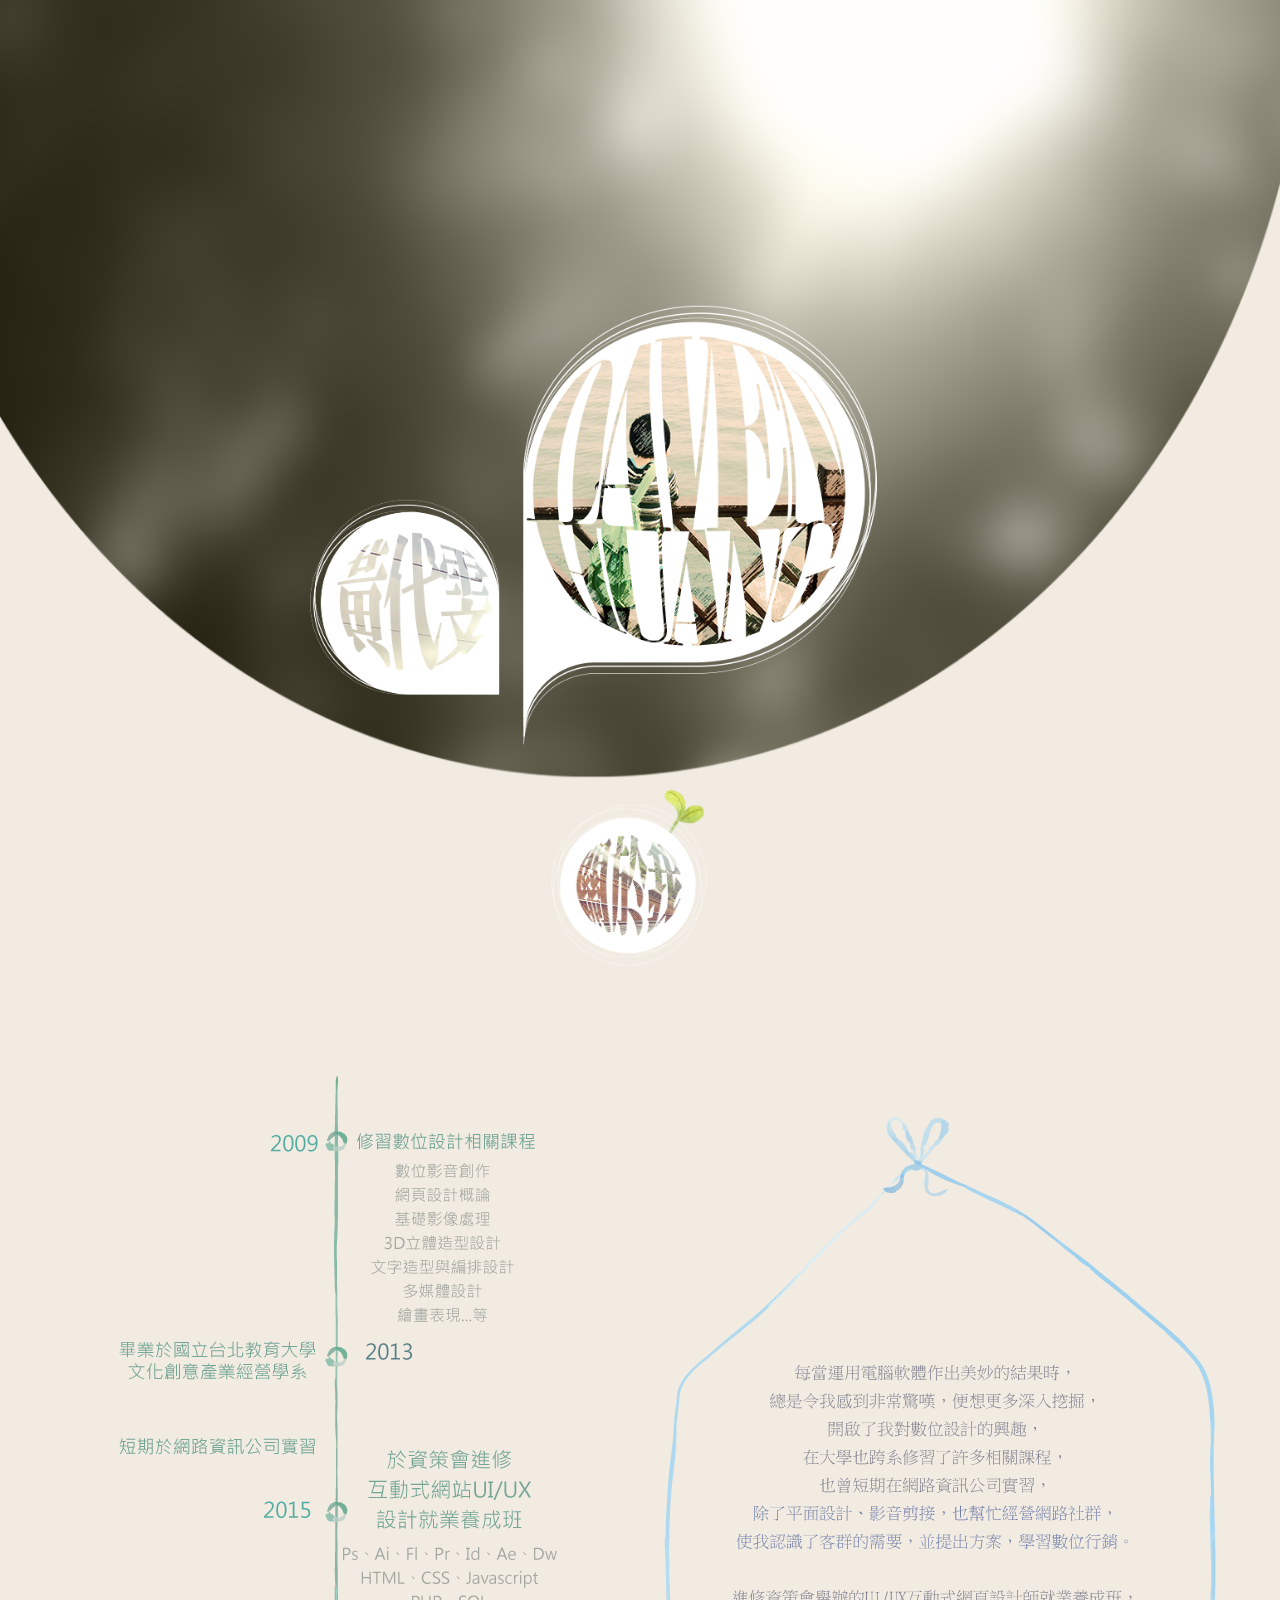
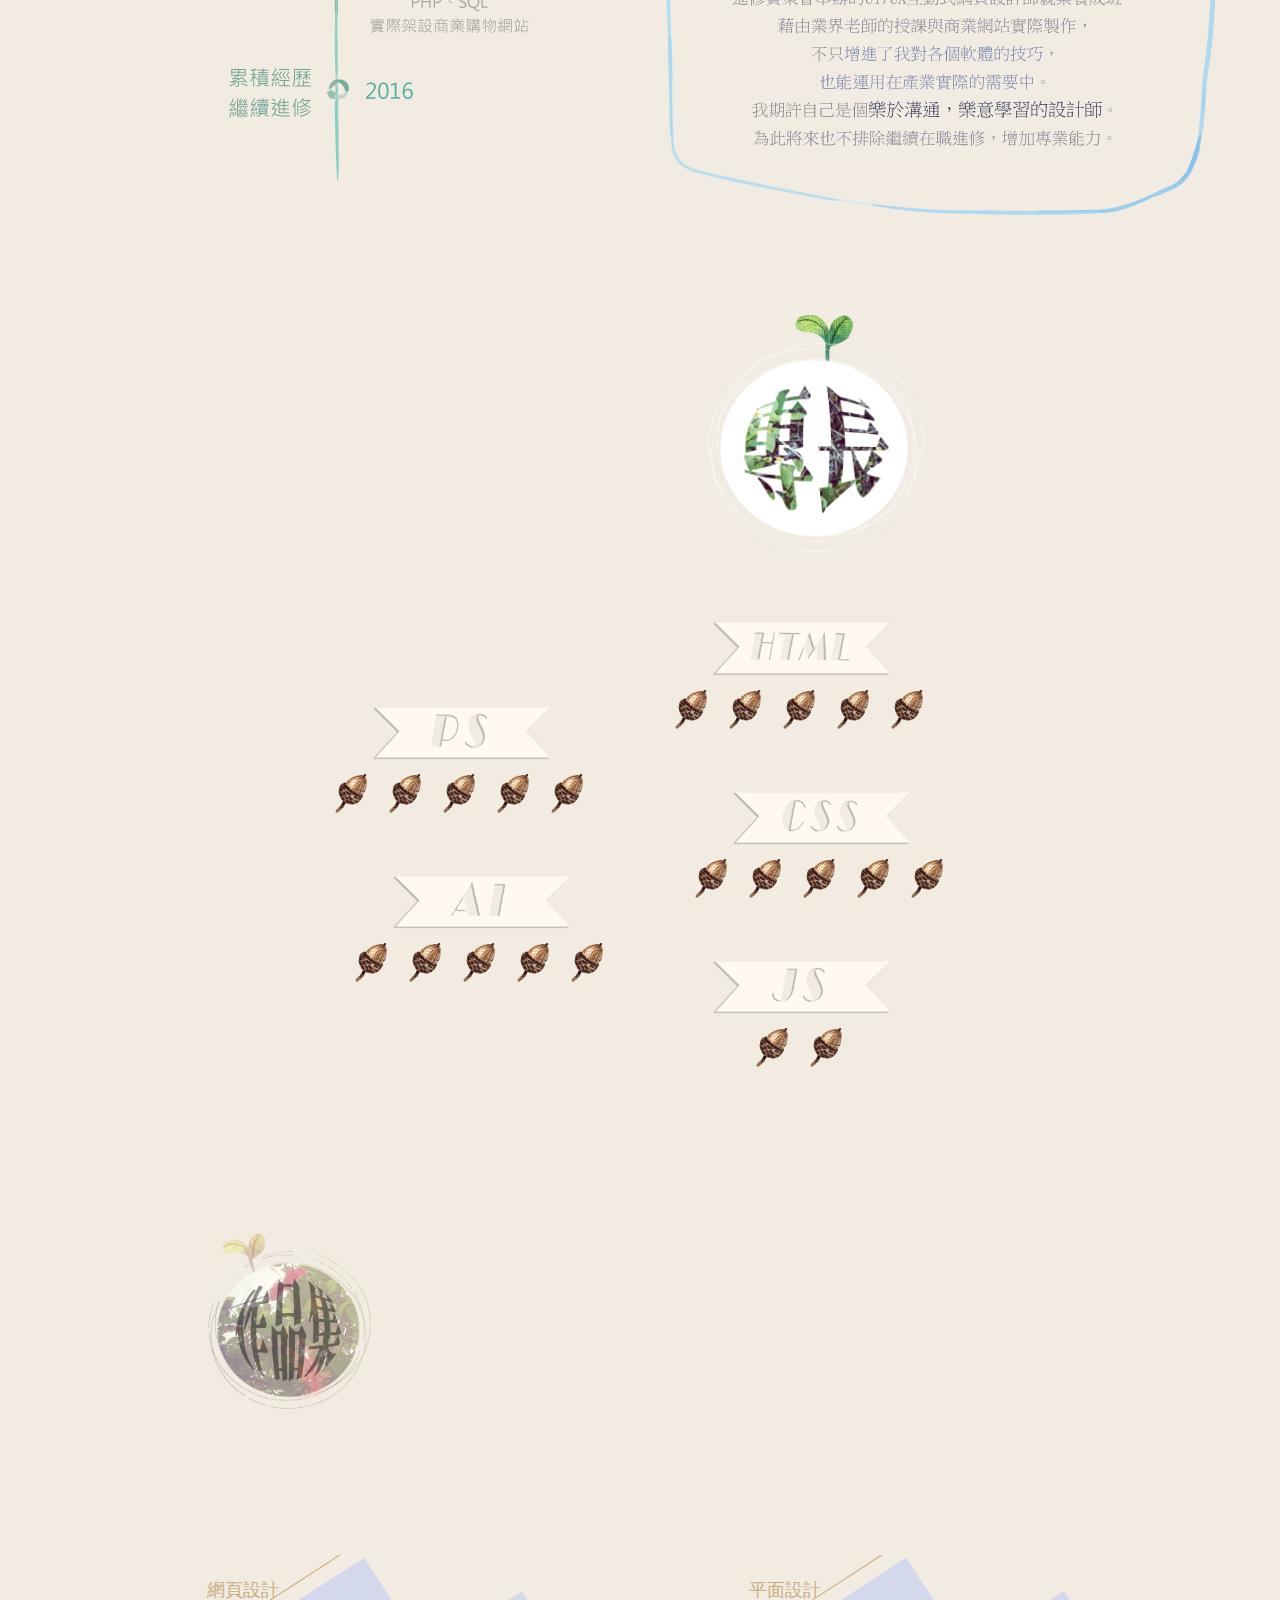
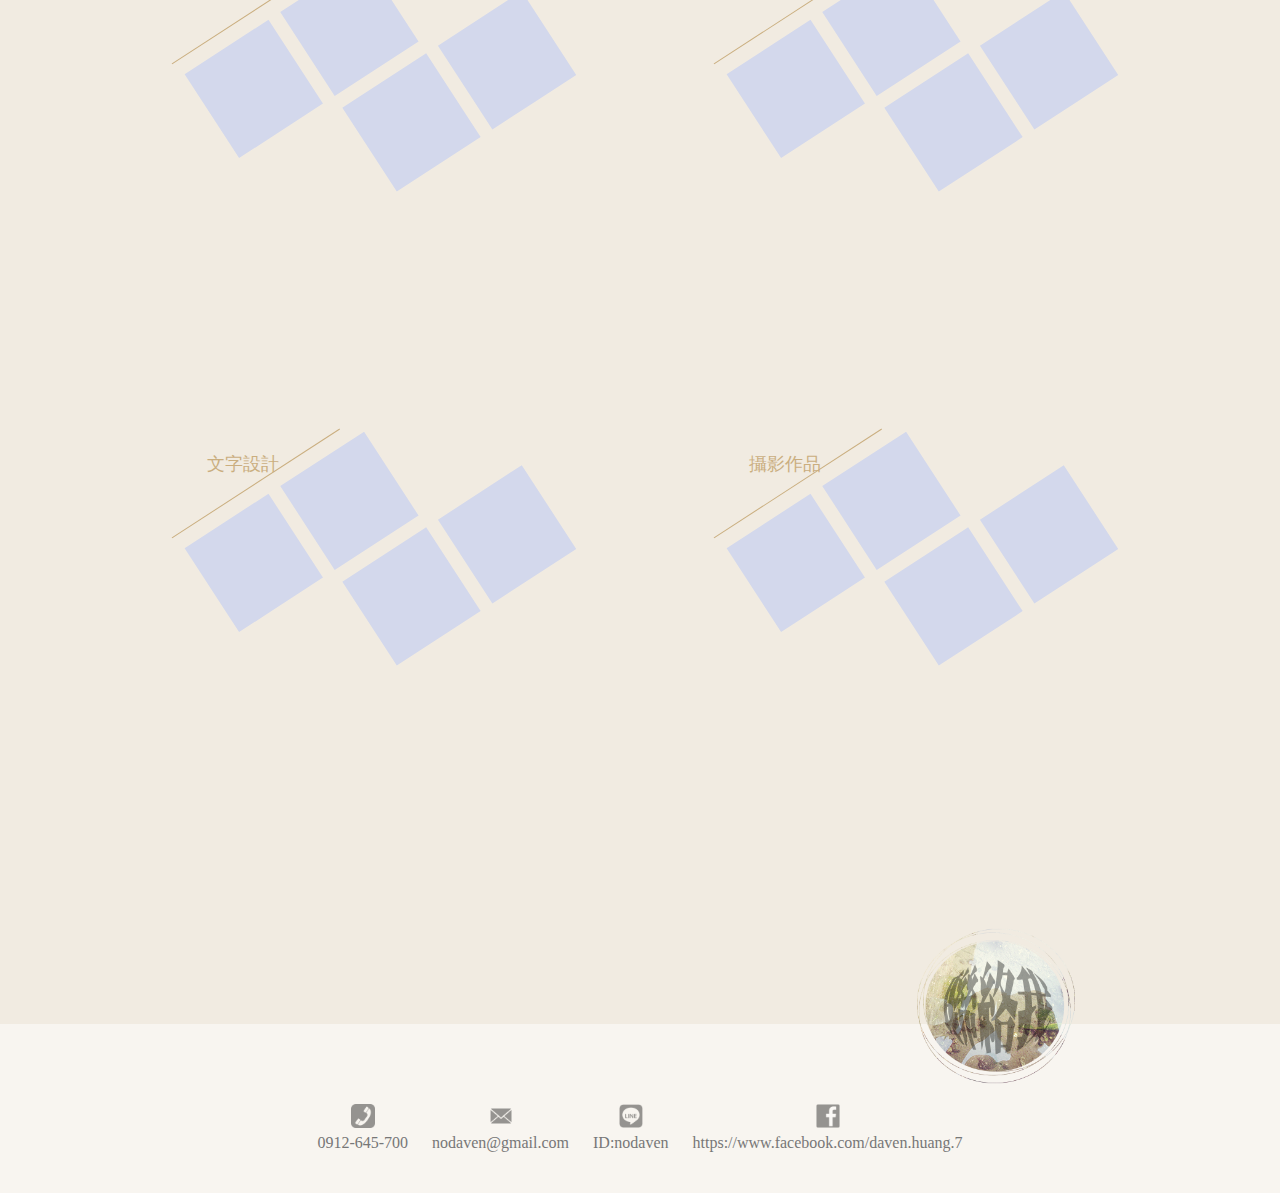
==== index.html @ 7d582b86 "個人站上傳" ====
<!DOCTYPE HTML>
<html>
<head>
<meta charset="utf-8">

<meta name="viewport" content="width=device-width, initial-scale=1, user-scalable=no">

<title>Daven</title>

	<link rel="stylesheet" type="text/css" href="css/font-awesome.min.css">

<style type="text/css">


body,html {
		height: 100%;
		width: 100%;
	}
* {
	padding:0;
	margin:0;
	list-style: none;
	}
img{
	width: 100%;
}
#main{
}

.area {
	position: relative;
	width: 100%;
	margin:auto;
	/*max-width:80%;*/
	/*outline:1px solid #000;*/
}


#title{
	max-width: 100%;
	width: 100%;
	background:#f1ebe1;
	/*outline:1px solid #000;*/
}

#area1 {
	background:#f1ebe1;
	color: #fff;
}
#area2 {
	background:#f1ebe1 url(images/ss.png) center center no-repeat;
	background-size:100% 100%;
}
#area3 {
	background:#f1ebe1;
}
#area4 {
	background:#F8F5F0;
}


.daven2{
	display:inline-block;
	width: 50%;
	margin: -50% 20%;
	position: relative;
	top: -180px;
}
/*--#area1 --*/



.about{
	display:inline-block;
	margin: -50% 42%;
	width: 15%;
	transition: 2s;
}

.about-content{
	width: 100%;
	vertical-align: middle;
	text-align: center;
	overflow: hidden;
}
.about1{
	margin-top: 50px;
	display:inline-block;
	min-width: 400px;
	transition: 2s;
}
.about2{
	display:inline-block;
	min-width: 400px;
	transition: 2s;
	margin-bottom: 200px;
}





/*--#area2 --*/
.skill{
	display:inline-block;
	margin:-10% 0 -5% 55%;
	width: 18%;
}

.skilltext{
	display:inline-block;
	text-align: center;
	margin: 0 0 10% 0 ;
}


.skilltext h1{
	font-size: 16px;
	color: #888677;
	line-height: 30px;
	opacity: .5;
}


.skill-content{
	width: 100%;
	vertical-align: top;
	text-align: center;
	vertical-align: middle;
	padding: 50px 0 200px 0;
	overflow: hidden;
}


.skill-content ul{
	display: inline-block;
	text-align: center;
}
.skill-content li{
	display: inline-block;
}
.skill1, .skill2{
	vertical-align: middle;
}
.skill1{
	display:inline-block;
	width: 400px;
	margin-right: -5%;
}

.skill2{
	display:inline-block;
	width: 400px;
}

.skill1 ul:nth-child(1){
	margin: 0 20px 50px 0;
}
.skill1 ul:nth-child(2){
	margin: 0 0 50px 20px;
}


.skill2 ul:nth-child(1){
	margin: 0 20px 50px 0;
}
.skill2 ul:nth-child(2){
	margin: 0 0 50px 20px;
}
.skill2 ul:nth-child(3){
	margin: 0 20px 50px 0;
}


#skillicon{
	width: 50%;
}








/*--#area3 --*/
.work{
	display:inline-block;
	margin: -8% 45% 0 15%;
	width: 15%;
}

.works{
	width: 100%;
	text-align: center;
	padding-bottom: 20%;
}

.work1-box{
	display: inline-block;
	width: 338px;
	/*outline: 1px solid #aaa;*/
	transform: rotate(-33deg);
	margin: 100px;
}

.work1-title{
	display: inline-block;
	width: 100%;
	text-align: left;
}
.work1-title p{
	width: 200px;
	text-align: center;
	display: inline-block;
	color:#caae7f;
	font-size: 18px;
	/*transform: rotate(33deg);*/
	margin-bottom: 10px;
	border-bottom: 1px solid #caae7f;
}


.work1-title p span{
	margin: 0 0 11px 0;
	display: inline-block;
	transform: rotate(33deg);
}

.work1-box ul{
	width: 100%;
}


.work1-box li{
	cursor: pointer;
	width: 100px;
	display: inline-block;
	margin: 5px;
}

.work1-box-r{
	text-align: right;
}

.work1-box-l{
	text-align: left;
}
/***********************************************************/
.lightbox{
	position: fixed;
	width: 100%;
	height: 100%;
	background-color:rgba(0, 0, 0, .3);
	z-index: 50;
	top: 0;
	right: 0;
	bottom: 0;
	left: 0;
	display:none;
}
.lb-content{
	position: fixed;
	width: 600px;
	height: 500px;
	background-color:#fff;
	border-radius:10px;
	box-shadow:0 0 20px #000;
	top: 0;
	right: 0;
	bottom: 0;
	left: 0;
	margin: auto;
	display:none;
}
.btn-close{
	width: 22px;
	height: 22px;
	border-radius:50%;
	font-size: 20px;
	text-align: center;
	position: absolute;
	right: -10px;
	top: -10px;
	background-color:#fff;
	box-shadow:0 0 6px #000;
	cursor: pointer;
}






/*--area4---*/
.contact{
	display:inline-block;
	width: 15%;
	margin: -8% 0 0 70%;
}


.contact2{
	display:inline-block;
	text-align: center;
	padding: 0 0 30px 0;
	width: 100%;
}

.contact2 ul{
	display: inline-block;
	text-align: center;
}
.contact2 li{
	display: inline-block;
	margin: 10px;
	font-size: 16px;
	line-height: 20px;
	text-align: center;
	color:#777;
	vertical-align: middle;
}
.contact2 img{
	width: 24px;
	opacity: .4;
}

/*--------------------------------------------------------------------*/

@media screen and (max-width:767px){
	#pic{
		width: 150%;
	}
	#area2 {
		background:#f1ebe1 url(images/ss.png) center center no-repeat;
		background-size:cover;
	}
}


</style>
</head>

<body>
<div id="main">


  <section id="title">
	<img src="images/main.png" alt="">
	  <div class="daven2"><img src="images/daventitle.png" alt=""></div>
  </section>

  <section id="area1" class="area">
	  <div class="about"><img id="pic" src="images/about.png" alt=""></div>
	  <div class="about-content">
  		<div class="about1"><img src="images/about1.png" alt=""></div>
  		<div class="about2"><img src="images/about2.png" alt=""></div>
	  </div>
  </section>


  <section id="area2" class="area">
  	<div class="skill"><img id="pic" src="images/skilltitle.png" alt=""></div>
	<div class="skill-content">
		<div class="skill1">
			<!--<div class="skilltext"><h1>To prepare seed, we harvest the fruit<br>Ready to work hard, there is harvest success.</h1></div>-->
			<ul>
				<li><img id="skillicon" src="images/photoshop.png" alt=""></li>
				<li><img src="images/skill.png" alt=""></li>
				<li><img src="images/skill.png" alt=""></li>
				<li><img src="images/skill.png" alt=""></li>
				<li><img src="images/skill.png" alt=""></li>
				<li><img src="images/skill.png" alt=""></li>
			</ul><ul>
				<li><img id="skillicon" src="images/Illustrator.png" alt=""></li>
				<li><img src="images/skill.png" alt=""></li>
				<li><img src="images/skill.png" alt=""></li>
				<li><img src="images/skill.png" alt=""></li>
				<li><img src="images/skill.png" alt=""></li>
				<li><img src="images/skill.png" alt=""></li>
			</ul>
		</div>
  		<div class="skill2">
			<ul>
				<li><img id="skillicon" src="images/html.png" alt=""></li>
				<li><img src="images/skill.png" alt=""></li>
				<li><img src="images/skill.png" alt=""></li>
				<li><img src="images/skill.png" alt=""></li>
				<li><img src="images/skill.png" alt=""></li>
				<li><img src="images/skill.png" alt=""></li>
			</ul>
			<ul>
				<li><img id="skillicon" src="images/css.png" alt=""></li>
				<li><img src="images/skill.png" alt=""></li>
				<li><img src="images/skill.png" alt=""></li>
				<li><img src="images/skill.png" alt=""></li>
				<li><img src="images/skill.png" alt=""></li>
				<li><img src="images/skill.png" alt=""></li>
			</ul>
			<ul>
				<li><img id="skillicon" src="images/javascript.png" alt=""></li>
				<li><img src="images/skill.png" alt=""></li>
				<li><img src="images/skill.png" alt=""></li>
			</ul>
		</div>
	</div>
  </section>


  <section id="area3" class="area">
  <div class="work"><img id="pic" src="images/work.png" alt=""></div>
  	<div class="works">

		<div class="work1-box">
			<div class="work1-title"><p><span>網頁設計</span></p></div>
			<ul class="work1-box-l">
				<li class="btn-open"><img src="images/works2.png" alt=""></li>
				<li><img src="images/works2.png" alt=""></li>
			</ul>
			<ul class="work1-box-r">
				<li><img src="images/works2.png" alt=""></li>
				<li><img src="images/works2.png" alt=""></li>
			</ul>
		</div>


		<div class="work1-box">
			<div class="work1-title"><p><span>平面設計</span></p></div>
			<ul class="work1-box-l">
				<li><img src="images/works2.png" alt=""></li>
				<li><img src="images/works2.png" alt=""></li>
			</ul>
			<ul class="work1-box-r">
				<li><img src="images/works2.png" alt=""></li>
				<li><img src="images/works2.png" alt=""></li>
			</ul>
		</div>


		<div class="work1-box">
			<div class="work1-title"><p><span>文字設計</span></p></div>
			<ul class="work1-box-l">
				<li><img src="images/works2.png" alt=""></li>
				<li><img src="images/works2.png" alt=""></li>
			</ul>
			<ul class="work1-box-r">
				<li><img src="images/works2.png" alt=""></li>
				<li><img src="images/works2.png" alt=""></li>
			</ul>
		</div>


		<div class="work1-box">
			<div class="work1-title"><p><span>攝影作品</span></p></div>
			<ul class="work1-box-l">
				<li><img src="images/works2.png" alt=""></li>
				<li><img src="images/works2.png" alt=""></li>
			</ul>
			<ul class="work1-box-r">
				<li><img src="images/works2.png" alt=""></li>
				<li><img src="images/works2.png" alt=""></li>
			</ul>
		</div>


		<div class="lightbox">
			<div class="lb-content">
				<a class="btn-close"><i class="fa fa-times-circle"></i></a>
			</div>
		</div>





	</div>
  </section>



  <section id="area4" class="area">
  	<div class="contact"><img id="pic" src="images/contact.png" alt=""></div>
  	<div class="contact2">
		<ul>
			<li><img src="images/phone.png" alt=""><p>0912-645-700</p></li>
			<li><img src="images/mail.png" alt=""><p>nodaven@gmail.com</p></li>
			<li><img src="images/line.png" alt=""><p>ID:nodaven</p></li>
			<li><img src="images/fb.png" alt=""><p>https://www.facebook.com/daven.huang.7</p></li>
		</ul>
	</div>
  </section>
</div>


 <script src="scripts/jquery-2.1.4.min.js"></script>
 <script type="text/javascript">
	$(function(){
		$('.btn-open, .btn-close').click(
				function(){
					$('.lightbox,.lb-content').stop(true, false).fadeToggle();
				}
		)
	})
</script>




</body>
</html>
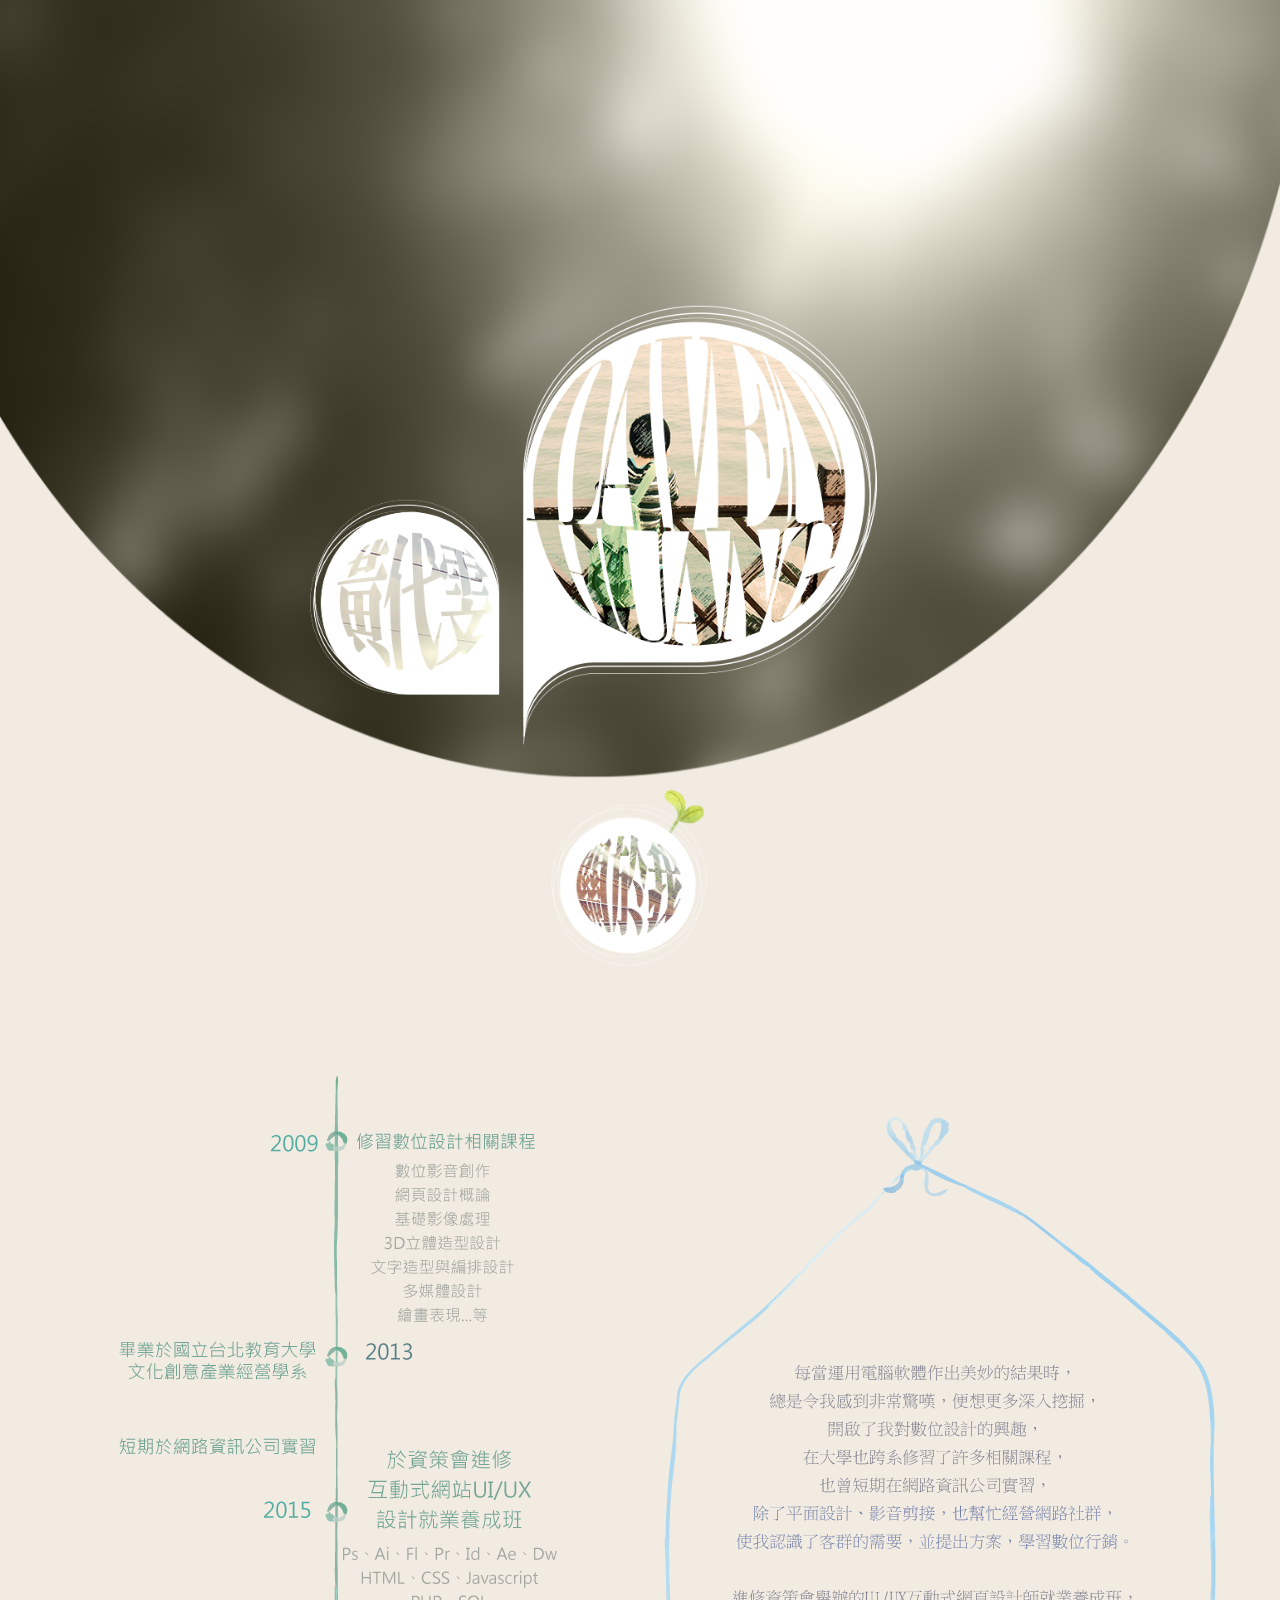
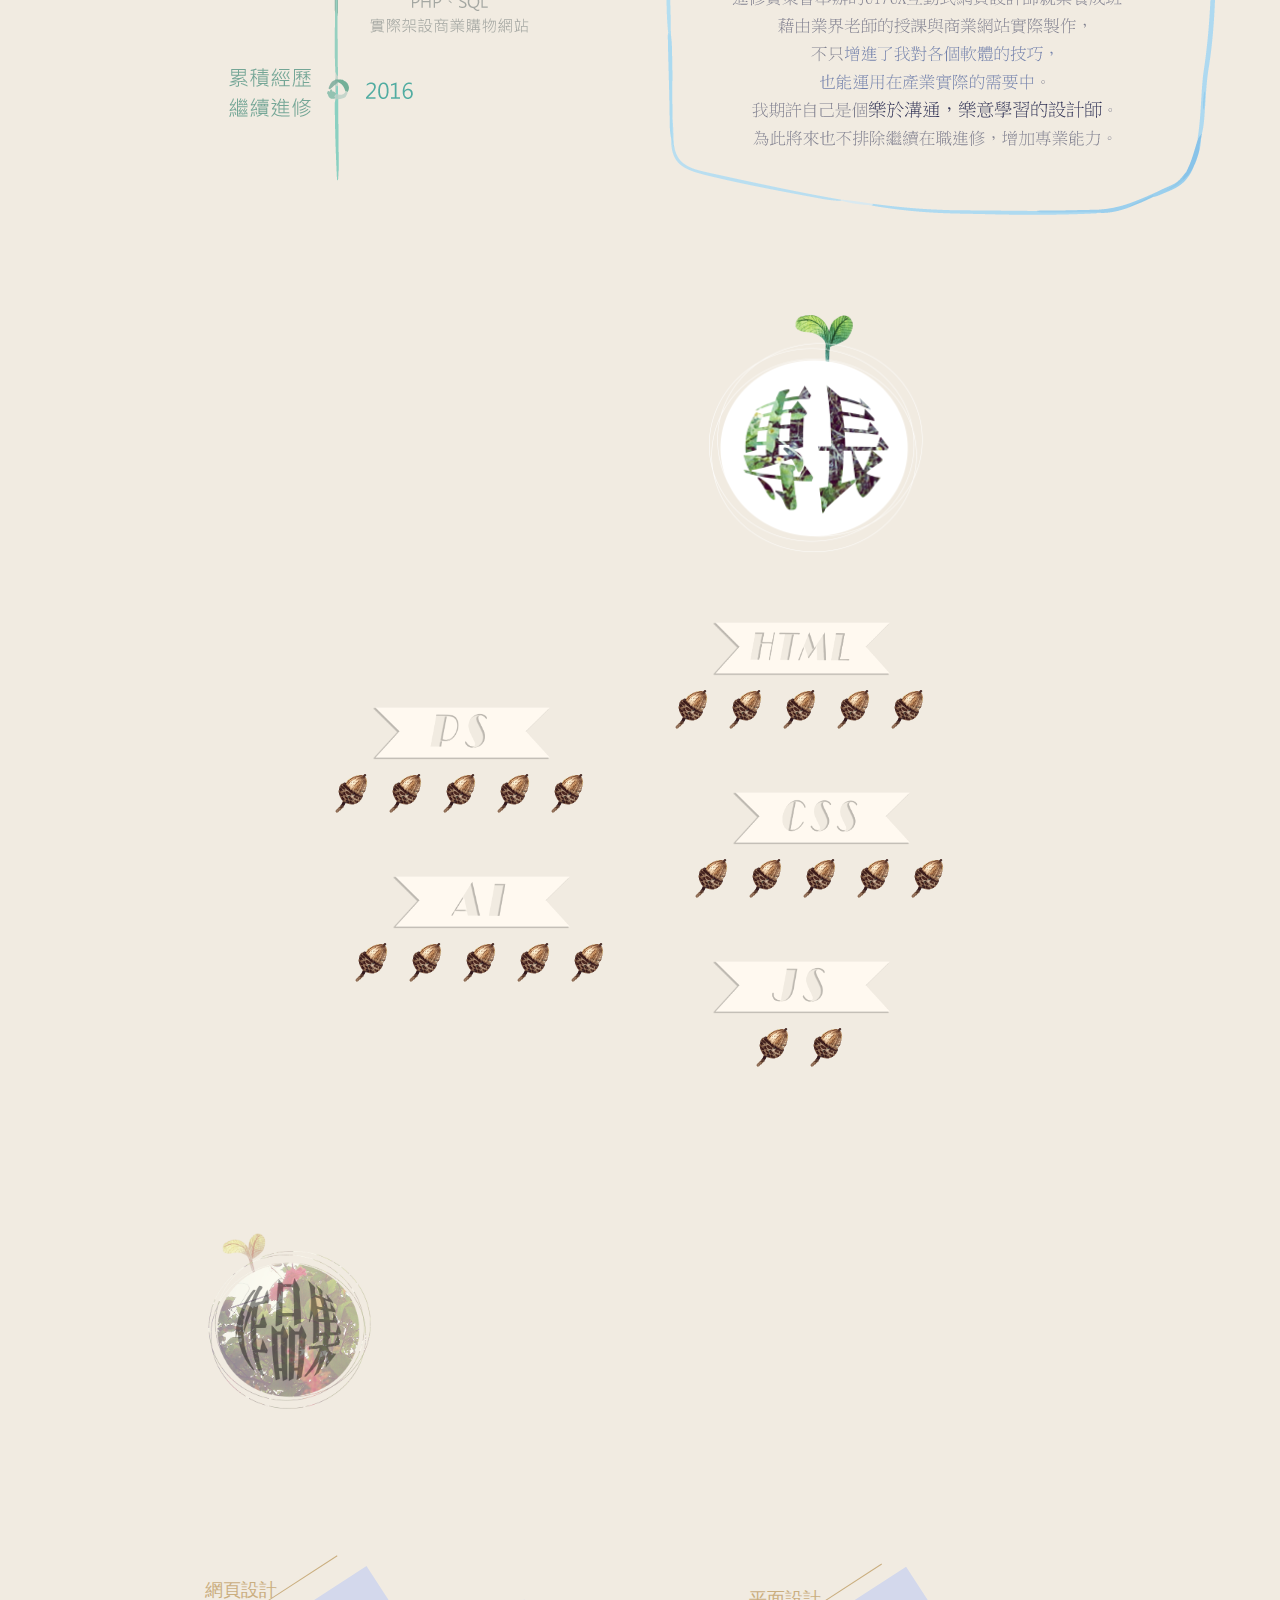
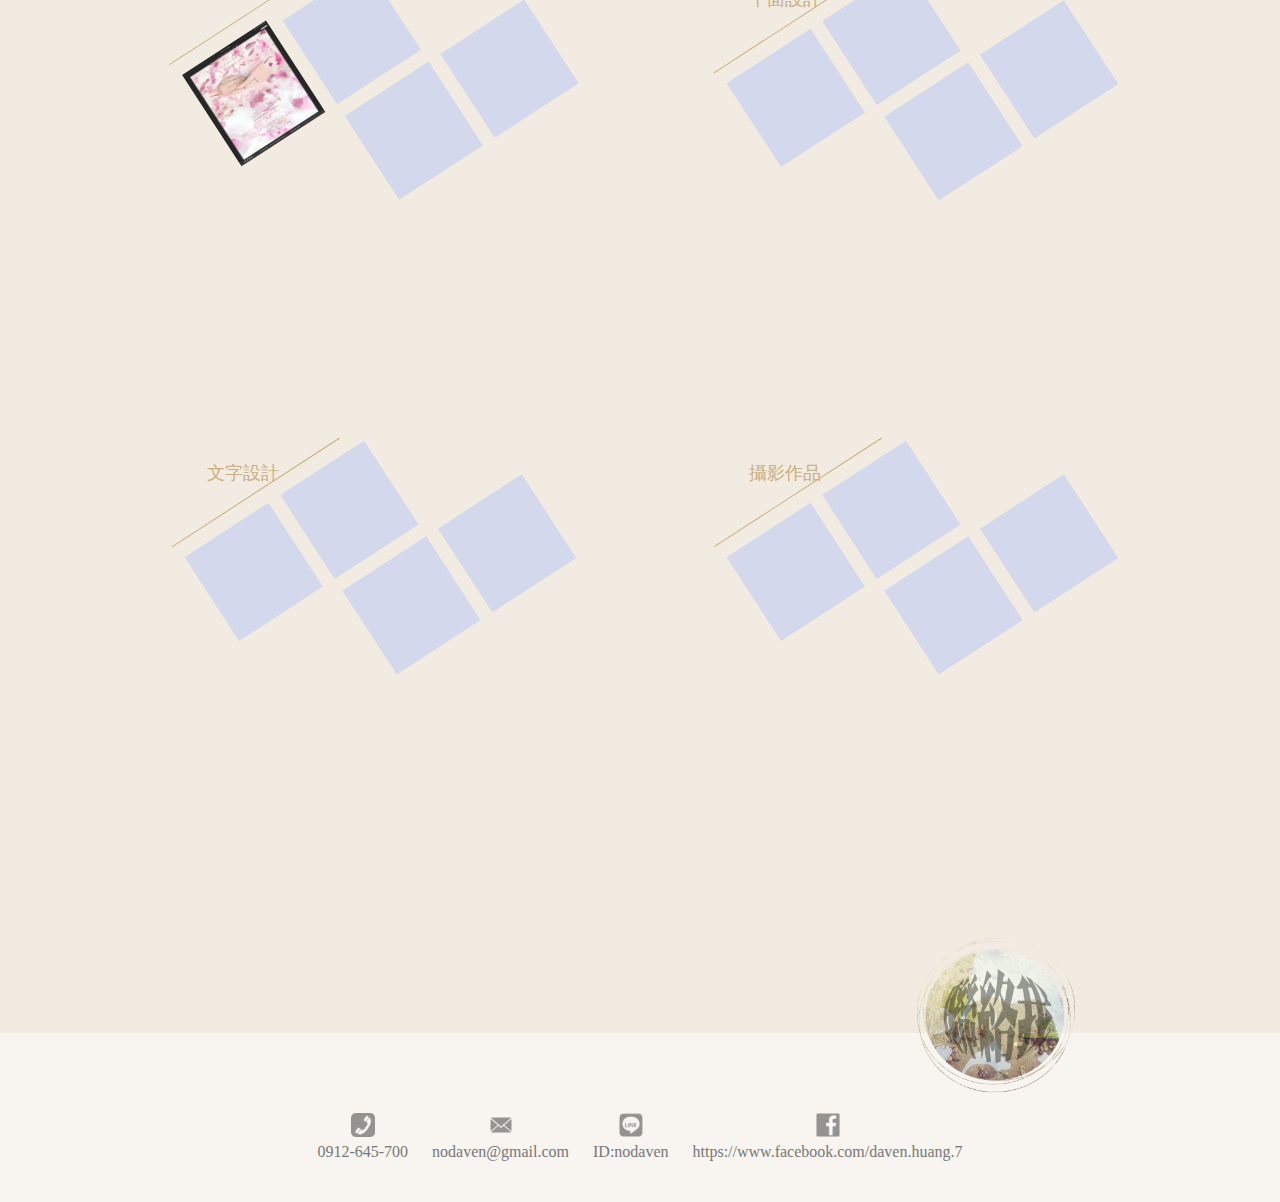
==== commit 62f75fff: "作品集光箱" ====
--- a/index.html
+++ b/index.html
@@ -261,17 +261,17 @@
 }
 .lb-content{
 	position: fixed;
-	width: 600px;
-	height: 500px;
+	width: 60%;
+	max-height:95%;
 	background-color:#fff;
 	border-radius:10px;
 	box-shadow:0 0 20px #000;
-	top: 0;
+	top: 2%;
 	right: 0;
-	bottom: 0;
 	left: 0;
 	margin: auto;
 	display:none;
+	overflow-y:scroll;
 }
 .btn-close{
 	width: 22px;
@@ -280,8 +280,8 @@
 	font-size: 20px;
 	text-align: center;
 	position: absolute;
-	right: -10px;
-	top: -10px;
+	right: 0px;
+	top: 0px;
 	background-color:#fff;
 	box-shadow:0 0 6px #000;
 	cursor: pointer;
@@ -414,7 +414,7 @@
 		<div class="work1-box">
 			<div class="work1-title"><p><span>網頁設計</span></p></div>
 			<ul class="work1-box-l">
-				<li class="btn-open"><img src="images/works2.png" alt=""></li>
+				<li class="btn-open"><img src="images/worktest.jpg" alt=""></li>
 				<li><img src="images/works2.png" alt=""></li>
 			</ul>
 			<ul class="work1-box-r">
@@ -466,6 +466,7 @@
 		<div class="lightbox">
 			<div class="lb-content">
 				<a class="btn-close"><i class="fa fa-times-circle"></i></a>
+				<img src="images/worktest.jpg" alt="">
 			</div>
 		</div>
 
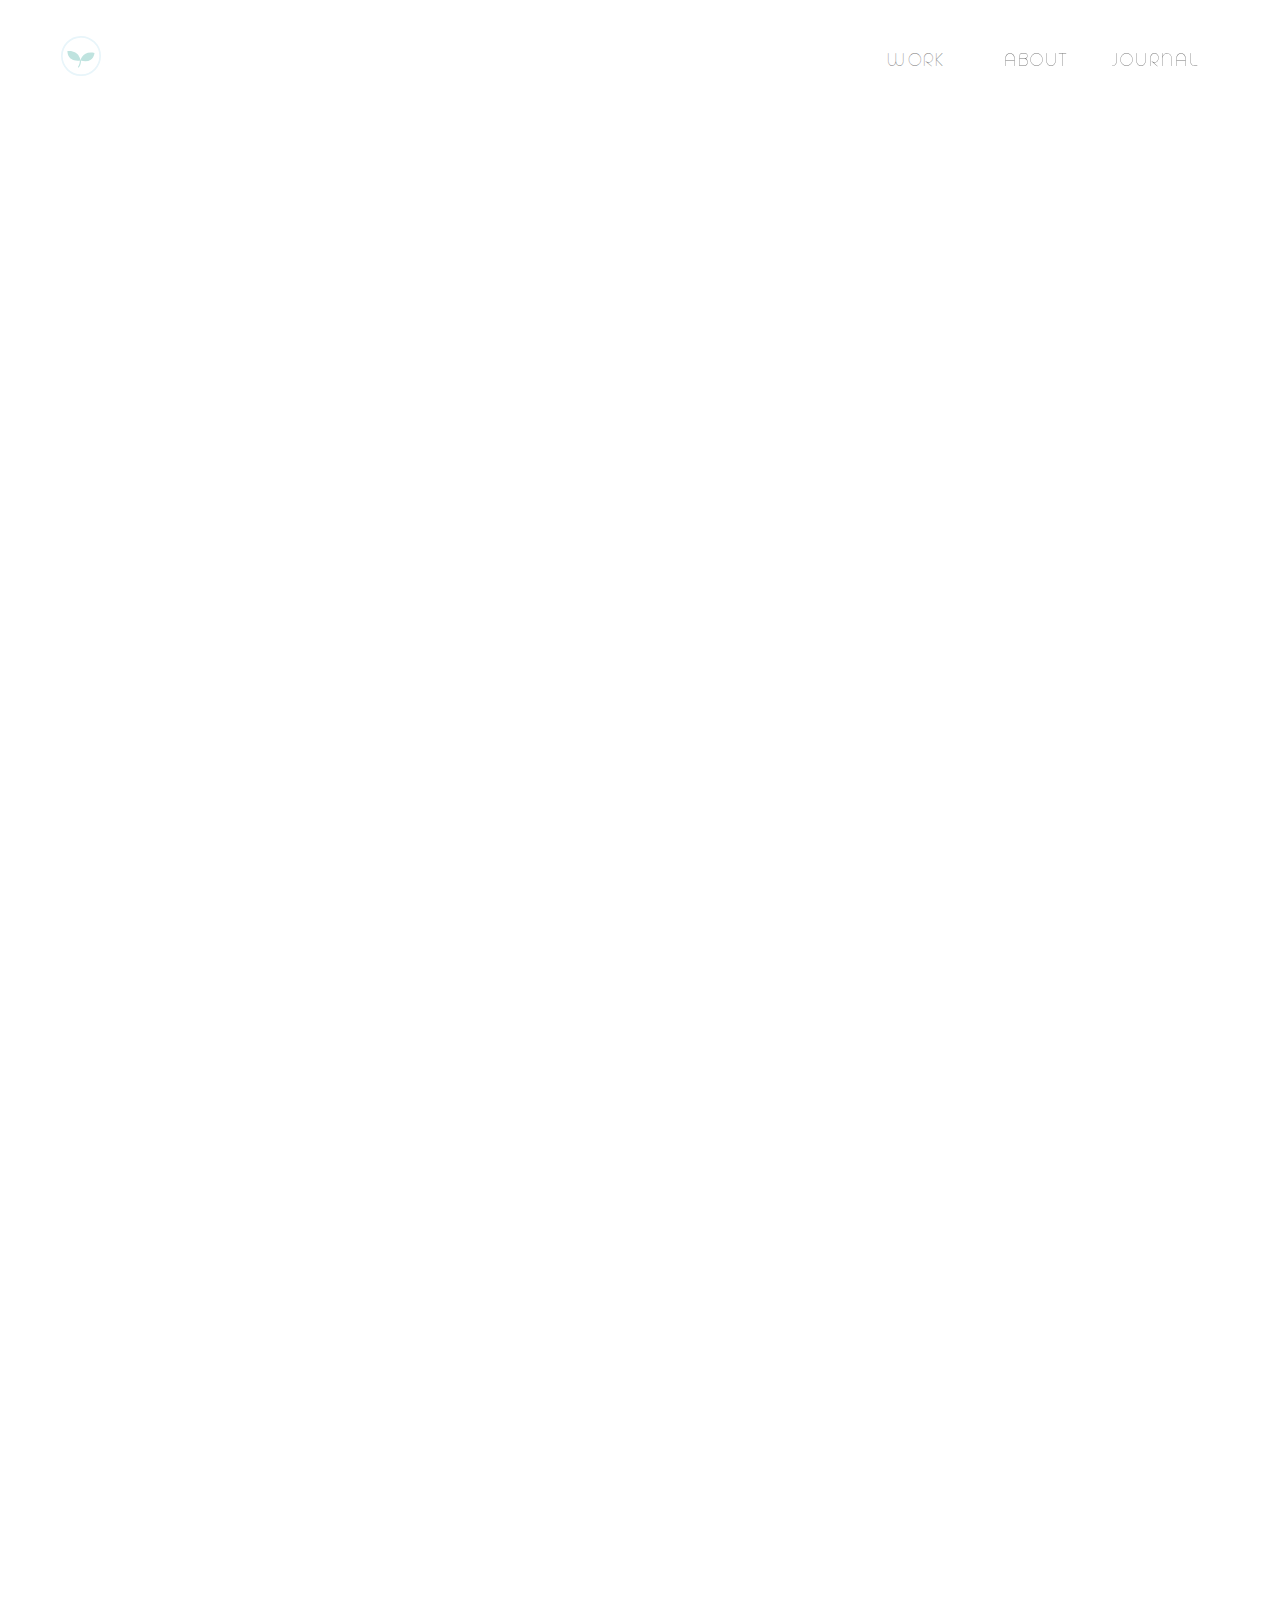
==== commit a8a79448: "New" ====
--- a/index.html
+++ b/index.html
@@ -1,511 +1,295 @@
-<!DOCTYPE HTML>
+<!DOCTYPE html>
 <html>
-<head>
-<meta charset="utf-8">
-
-<meta name="viewport" content="width=device-width, initial-scale=1, user-scalable=no">
-
-<title>Daven</title>
-
-	<link rel="stylesheet" type="text/css" href="css/font-awesome.min.css">
-
-<style type="text/css">
-
-
-body,html {
-		height: 100%;
-		width: 100%;
-	}
-* {
-	padding:0;
-	margin:0;
-	list-style: none;
-	}
-img{
-	width: 100%;
-}
-#main{
-}
-
-.area {
-	position: relative;
-	width: 100%;
-	margin:auto;
-	/*max-width:80%;*/
-	/*outline:1px solid #000;*/
-}
-
-
-#title{
-	max-width: 100%;
-	width: 100%;
-	background:#f1ebe1;
-	/*outline:1px solid #000;*/
-}
-
-#area1 {
-	background:#f1ebe1;
-	color: #fff;
-}
-#area2 {
-	background:#f1ebe1 url(images/ss.png) center center no-repeat;
-	background-size:100% 100%;
-}
-#area3 {
-	background:#f1ebe1;
-}
-#area4 {
-	background:#F8F5F0;
-}
-
-
-.daven2{
-	display:inline-block;
-	width: 50%;
-	margin: -50% 20%;
-	position: relative;
-	top: -180px;
-}
-/*--#area1 --*/
-
-
-
-.about{
-	display:inline-block;
-	margin: -50% 42%;
-	width: 15%;
-	transition: 2s;
-}
-
-.about-content{
-	width: 100%;
-	vertical-align: middle;
-	text-align: center;
-	overflow: hidden;
-}
-.about1{
-	margin-top: 50px;
-	display:inline-block;
-	min-width: 400px;
-	transition: 2s;
-}
-.about2{
-	display:inline-block;
-	min-width: 400px;
-	transition: 2s;
-	margin-bottom: 200px;
-}
-
-
-
-
-
-/*--#area2 --*/
-.skill{
-	display:inline-block;
-	margin:-10% 0 -5% 55%;
-	width: 18%;
-}
-
-.skilltext{
-	display:inline-block;
-	text-align: center;
-	margin: 0 0 10% 0 ;
-}
-
-
-.skilltext h1{
-	font-size: 16px;
-	color: #888677;
-	line-height: 30px;
-	opacity: .5;
-}
-
-
-.skill-content{
-	width: 100%;
-	vertical-align: top;
-	text-align: center;
-	vertical-align: middle;
-	padding: 50px 0 200px 0;
-	overflow: hidden;
-}
-
-
-.skill-content ul{
-	display: inline-block;
-	text-align: center;
-}
-.skill-content li{
-	display: inline-block;
-}
-.skill1, .skill2{
-	vertical-align: middle;
-}
-.skill1{
-	display:inline-block;
-	width: 400px;
-	margin-right: -5%;
-}
-
-.skill2{
-	display:inline-block;
-	width: 400px;
-}
-
-.skill1 ul:nth-child(1){
-	margin: 0 20px 50px 0;
-}
-.skill1 ul:nth-child(2){
-	margin: 0 0 50px 20px;
-}
-
-
-.skill2 ul:nth-child(1){
-	margin: 0 20px 50px 0;
-}
-.skill2 ul:nth-child(2){
-	margin: 0 0 50px 20px;
-}
-.skill2 ul:nth-child(3){
-	margin: 0 20px 50px 0;
-}
-
-
-#skillicon{
-	width: 50%;
-}
-
-
-
-
-
-
-
-
-/*--#area3 --*/
-.work{
-	display:inline-block;
-	margin: -8% 45% 0 15%;
-	width: 15%;
-}
-
-.works{
-	width: 100%;
-	text-align: center;
-	padding-bottom: 20%;
-}
-
-.work1-box{
-	display: inline-block;
-	width: 338px;
-	/*outline: 1px solid #aaa;*/
-	transform: rotate(-33deg);
-	margin: 100px;
-}
-
-.work1-title{
-	display: inline-block;
-	width: 100%;
-	text-align: left;
-}
-.work1-title p{
-	width: 200px;
-	text-align: center;
-	display: inline-block;
-	color:#caae7f;
-	font-size: 18px;
-	/*transform: rotate(33deg);*/
-	margin-bottom: 10px;
-	border-bottom: 1px solid #caae7f;
-}
-
-
-.work1-title p span{
-	margin: 0 0 11px 0;
-	display: inline-block;
-	transform: rotate(33deg);
-}
-
-.work1-box ul{
-	width: 100%;
-}
-
-
-.work1-box li{
-	cursor: pointer;
-	width: 100px;
-	display: inline-block;
-	margin: 5px;
-}
-
-.work1-box-r{
-	text-align: right;
-}
-
-.work1-box-l{
-	text-align: left;
-}
-/***********************************************************/
-.lightbox{
-	position: fixed;
-	width: 100%;
-	height: 100%;
-	background-color:rgba(0, 0, 0, .3);
-	z-index: 50;
-	top: 0;
-	right: 0;
-	bottom: 0;
-	left: 0;
-	display:none;
-}
-.lb-content{
-	position: fixed;
-	width: 60%;
-	max-height:95%;
-	background-color:#fff;
-	border-radius:10px;
-	box-shadow:0 0 20px #000;
-	top: 2%;
-	right: 0;
-	left: 0;
-	margin: auto;
-	display:none;
-	overflow-y:scroll;
-}
-.btn-close{
-	width: 22px;
-	height: 22px;
-	border-radius:50%;
-	font-size: 20px;
-	text-align: center;
-	position: absolute;
-	right: 0px;
-	top: 0px;
-	background-color:#fff;
-	box-shadow:0 0 6px #000;
-	cursor: pointer;
-}
-
-
-
-
-
-
-/*--area4---*/
-.contact{
-	display:inline-block;
-	width: 15%;
-	margin: -8% 0 0 70%;
-}
-
-
-.contact2{
-	display:inline-block;
-	text-align: center;
-	padding: 0 0 30px 0;
-	width: 100%;
-}
-
-.contact2 ul{
-	display: inline-block;
-	text-align: center;
-}
-.contact2 li{
-	display: inline-block;
-	margin: 10px;
-	font-size: 16px;
-	line-height: 20px;
-	text-align: center;
-	color:#777;
-	vertical-align: middle;
-}
-.contact2 img{
-	width: 24px;
-	opacity: .4;
-}
-
-/*--------------------------------------------------------------------*/
-
-@media screen and (max-width:767px){
-	#pic{
-		width: 150%;
-	}
-	#area2 {
-		background:#f1ebe1 url(images/ss.png) center center no-repeat;
-		background-size:cover;
-	}
-}
-
-
-</style>
-</head>
-
-<body>
-<div id="main">
-
-
-  <section id="title">
-	<img src="images/main.png" alt="">
-	  <div class="daven2"><img src="images/daventitle.png" alt=""></div>
-  </section>
-
-  <section id="area1" class="area">
-	  <div class="about"><img id="pic" src="images/about.png" alt=""></div>
-	  <div class="about-content">
-  		<div class="about1"><img src="images/about1.png" alt=""></div>
-  		<div class="about2"><img src="images/about2.png" alt=""></div>
-	  </div>
-  </section>
-
-
-  <section id="area2" class="area">
-  	<div class="skill"><img id="pic" src="images/skilltitle.png" alt=""></div>
-	<div class="skill-content">
-		<div class="skill1">
-			<!--<div class="skilltext"><h1>To prepare seed, we harvest the fruit<br>Ready to work hard, there is harvest success.</h1></div>-->
-			<ul>
-				<li><img id="skillicon" src="images/photoshop.png" alt=""></li>
-				<li><img src="images/skill.png" alt=""></li>
-				<li><img src="images/skill.png" alt=""></li>
-				<li><img src="images/skill.png" alt=""></li>
-				<li><img src="images/skill.png" alt=""></li>
-				<li><img src="images/skill.png" alt=""></li>
-			</ul><ul>
-				<li><img id="skillicon" src="images/Illustrator.png" alt=""></li>
-				<li><img src="images/skill.png" alt=""></li>
-				<li><img src="images/skill.png" alt=""></li>
-				<li><img src="images/skill.png" alt=""></li>
-				<li><img src="images/skill.png" alt=""></li>
-				<li><img src="images/skill.png" alt=""></li>
-			</ul>
+	<head>
+	<meta charset="UTF-8">
+	<title>Daven Huang - UI/UX Designer</title>
+	<meta http-equiv="content-language" content="zh-Hant-TW">
+	<meta name="viewport" content="width=device-width, initial-scale=1.0">
+	<meta name="description" content="簡介" />
+
+<!-- 網站圖示 -->
+<link rel="shortcut icon" sizes="16x16 32x32 48x48 64x64" href="favicon.ico">
+<link rel="apple-touch-icon" sizes="57x57" href="favicon/apple-icon-57x57.png">
+<link rel="apple-touch-icon" sizes="60x60" href="favicon/apple-icon-60x60.png">
+<link rel="apple-touch-icon" sizes="72x72" href="favicon/apple-icon-72x72.png">
+<link rel="apple-touch-icon" sizes="76x76" href="favicon/apple-icon-76x76.png">
+<link rel="apple-touch-icon" sizes="114x114" href="favicon/apple-icon-114x114.png">
+<link rel="apple-touch-icon" sizes="120x120" href="favicon/apple-icon-120x120.png">
+<link rel="apple-touch-icon" sizes="144x144" href="favicon/apple-icon-144x144.png">
+<link rel="apple-touch-icon" sizes="152x152" href="favicon/apple-icon-152x152.png">
+<link rel="apple-touch-icon" sizes="180x180" href="favicon/apple-icon-180x180.png">
+<link rel="icon" type="image/png" sizes="192x192"  href="favicon/android-icon-192x192.png">
+<link rel="icon" type="image/png" sizes="32x32" href="favicon/favicon-32x32.png">
+<link rel="icon" type="image/png" sizes="96x96" href="favicon/favicon-96x96.png">
+<link rel="icon" type="image/png" sizes="16x16" href="favicon/favicon-16x16.png">
+<link rel="manifest" href="favicon/manifest.json">
+<meta name="msapplication-TileColor" content="#ffffff">
+<meta name="msapplication-TileImage" content="favicon/ms-icon-144x144.png">
+<meta name="theme-color" content="#ffffff">
+
+<!-- CSS --> 
+	<link rel="stylesheet" href="https://use.fontawesome.com/releases/v5.0.10/css/all.css" integrity="sha384-+d0P83n9kaQMCwj8F4RJB66tzIwOKmrdb46+porD/OvrJ+37WqIM7UoBtwHO6Nlg" crossorigin="anonymous">
+	<link rel="stylesheet" type="text/css" href="css/normalize.css">
+	<link rel="stylesheet" type="text/css" href="css/main.css">
+	<link rel="stylesheet" type="text/css" href="css/animation.css">
+	<link rel="stylesheet" type="text/css" href="css/rwd_menu.css">
+	<link rel="stylesheet" type="text/css" href="css/rwd.css">
+
+	<!-- JS -->
+	<script src="prefixfree.min.js"></script>
+	<script src="js/jquery-2.1.1.min.js"></script>
+	<script src="js/animate.js"></script>
+	<script src="js/svg.js"></script>
+
+	</head>
+
+	<body>
+		<header>
+			<nav>
+				<ul class="menu">
+					<a class="homebtn" href="index.html"><svg id="homesvg" xmlns="http://www.w3.org/2000/svg" viewBox="0 0 71 71"><title>homebtn</title><path id="sproutleaf" class="cls-1" d="M34.47,43.45s3.89-18.06,25-13.37C59.51,30.08,58.21,50,34.47,43.45Z" transform="translate(0)"/><path id="sproutleaf-2" data-name="sproutleaf" class="cls-1" d="M34.43,43.44S33.11,25,11.5,26.7C11.5,26.7,10,46.55,34.43,43.44Z" transform="translate(0)"/><path id="sproutline" class="cls-1" d="M31,56a1,1,0,0,1-.78-1.62c3.69-4.61,3.2-10.84,3.2-10.9a1,1,0,0,1,.91-1.08,1,1,0,0,1,1.08.91c0,.29.57,7.07-3.63,12.33A1,1,0,0,1,31,56Z" transform="translate(0)"/><circle id="btnline" class="cls-2" cx="35.5" cy="35.5" r="34" transform="translate(-0.61 0.62) rotate(-0.99)"/></svg></a>
+					<li>
+						<a class="a-menu" href="index.html#myworks" title="">
+							<div class="e-menu">
+								<div class="e-title">W</div>
+								<div class="e-title">O</div>
+								<div class="e-title">R</div>
+								<div class="e-title">K</div>
+							</div>
+							<div class="c-menu">
+								<div class="c-title">作</div>
+								<div class="c-title">品</div>
+								<div class="c-title">集</div> 
+							</div>
+						</a>
+					</li>
+					<li>
+						<a class="a-menu" href="aboutme.html" title="">
+							<div class="e-menu">
+								<div class="e-title e-title2">A</div>
+								<div class="e-title e-title2">B</div>
+								<div class="e-title e-title2">O</div>
+								<div class="e-title e-title2">U</div>
+								<div class="e-title e-title2">T</div>
+							</div>
+							<div class="c-menu">
+								<div class="c-title">關</div>
+							 	<div class="c-title">於</div>
+								<div class="c-title">我</div> 
+							</div>
+						</a>
+					</li>
+					<li>
+						<a class="a-menu" href="http://imdaven.tumblr.com/" title="">
+							<div class="e-menu">
+								<div class="e-title e-title3">J</div>
+								<div class="e-title e-title3">O</div>
+								<div class="e-title e-title3">U</div>
+								<div class="e-title e-title3">R</div>
+								<div class="e-title e-title3">N</div>
+								<div class="e-title e-title3">A</div>
+								<div class="e-title e-title3">L</div>
+							</div>
+							<div class="c-menu">
+								<div class="c-title">學</div>
+								<div class="c-title">習</div>
+								<div class="c-title">筆</div>
+								<div class="c-title">記</div>  
+							</div>
+						</a>
+					</li>
+				</ul>
+			</nav>
+		</header>
+	
+		<main class="flex-container home">
+
+			<svg id="top" xmlns="http://www.w3.org/2000/svg" viewBox="0 0 54 37" preserveAspectRatio="xMidYMid meet"><polygon id="top-2" data-name="top" points="0 0 54 37 43 3 0 0"/></svg>
+
+			<svg id="bottom" xmlns="http://www.w3.org/2000/svg" viewBox="0 0 29 22" preserveAspectRatio="xMidYMid meet"><polygon id="bottom-2" data-name="bottom" points="2 0 0 22 29 22 2 0"/></svg>
+
+			<svg id="svg_layout" xmlns="http://www.w3.org/2000/svg" viewBox="0 0 1343.48 886.5" preserveAspectRatio="xMidYMid meet">
+				<g id="logo"><path id="leaf" class="cls-1" d="M816.9,178.85S773.43-7.47,555.14,44.82C555.14,44.82,572.2,250.36,816.9,178.85Z"/><path id="leaf-2" data-name="leaf" class="cls-1" d="M817.26,178.67s10.43-191,234.49-177.48C1051.75,1.19,1070.66,206.57,817.26,178.67Z"/><path id="path" class="cls-1" d="M830,255c-22.67-59.68-12.56-76.85-12.56-76.85"/><path id="eye" class="cls-2" d="M1234.76,425.21C1176.89,378,1093,370.52,1028.1,406.53c-11.44,6.35-18.74,9.77-7.86,26.18,42.7,64.39,19.2,140.45-51.33,173.41-30.73,14.36-30.73,14.36-15.19,44.85,33.62,66,105.13,106.58,178.7,101.51,70.32-4.85,133-57.9,159.46-126.35C1321,550.93,1282.61,463,1234.76,425.21Z"/><path id="eye-2" data-name="eye" class="cls-2" d="M792.85,740.07c27.46-40.71,36.16-102.25,7.63-166.37C772,509.76,721.54,474.21,651.73,465.11c-43.11-5.62-81,6.46-117.36,28-12.29,7.27-14.37,12.07-5,25.14C576,583.63,551.07,669.87,477,697.59c-20.2,7.55-16.57,16-10,29.73C526.7,852.76,698.44,869,792.85,740.07Z"/><circle id="circle" class="cls-1" cx="631.85" cy="638.05" r="226.42" transform="translate(-96.55 112.91) rotate(-9.49)"/><circle id="circle-2" data-name="circle" class="cls-1" cx="1116.53" cy="557.03" r="226.42" transform="translate(-76.56 191.72) rotate(-9.49)"/><path id="path-2" data-name="path" class="cls-1" d="M1212.31,300.9c-101.34-50.11-230.53-72.5-395.08-45-173.1,28.94-291.59,97.36-372,183.72"/></g><g id="daven"><g id="d"><path class="cls-3" d="M162.54,304.55c-11.38-6.38-24.07-8.27-37.7-5.62l-.14,0c-7.57,1.47-13.3,4.93-17,10.28a20.08,20.08,0,0,0-3.45,15.67l12.38,60.92a3.65,3.65,0,0,0,3.75,3,5.27,5.27,0,0,0,1-.1l20.9-4.06c13.64-2.65,24.61-9.14,32.63-19.29s11-21.45,8.59-33.27S174,311,162.54,304.55Zm-38.74,76-11.6-57a13.06,13.06,0,0,1,2.06-10.07c2.49-3.66,6.4-6,12-7l.14,0a52.35,52.35,0,0,1,10-1,44.53,44.53,0,0,1,22,5.69c9.61,5.38,15.25,12.78,17.24,22.61s-.33,18.71-7.1,27.27-16.13,14-27.71,16.3Z"/></g><g id="a"><path class="cls-3" d="M207.23,336l60.12-11.68,6.31,31a3.78,3.78,0,0,0,4.69,3,4.09,4.09,0,0,0,2.72-1.65,3.62,3.62,0,0,0,.52-2.85l-9.41-46.3c-2-9.82-7.48-17.6-16.3-23.13a39.09,39.09,0,0,0-29-5.23,38.43,38.43,0,0,0-24.72,15.67,34,34,0,0,0-6,27.46l9.41,46.31a3.65,3.65,0,0,0,3.75,3,5.27,5.27,0,0,0,1-.1,3.7,3.7,0,0,0,3.18-4.49Zm1.64-37a29.8,29.8,0,0,1,19.55-12.51,34.29,34.29,0,0,1,6.55-.65,30.07,30.07,0,0,1,16.42,4.91c7.06,4.43,11.26,10.4,12.86,18.26l1.61,7.9-60.12,11.68-1.6-7.9A26.55,26.55,0,0,1,208.87,299Z"/></g><g id="v"><path class="cls-3" d="M332.11,347.83a9.87,9.87,0,0,0,4.9-2.41,8,8,0,0,0,2.55-4.55l12.93-81,0-.18a3.64,3.64,0,0,0-.94-2.75,4,4,0,0,0-2.63-1.3,4,4,0,0,0-2.92.82,3.82,3.82,0,0,0-1.56,2.3l-13,81.18c0,.19-.06.39-.9.56s-.86,0-1-.18l-43.72-70-.07-.11a4.18,4.18,0,0,0-2.25-1.58l-.22-.06a4.07,4.07,0,0,0-2.82.38,3.92,3.92,0,0,0-2,2.23,3.42,3.42,0,0,0,.39,3.07l43.62,70a7.68,7.68,0,0,0,4.16,3.28,9.7,9.7,0,0,0,3.38.6A10.55,10.55,0,0,0,332.11,347.83Z"/></g><g id="e"><path class="cls-3" d="M433.25,327.05a3.62,3.62,0,0,0,.52-2.85,3.71,3.71,0,0,0-1.8-2.56,4.24,4.24,0,0,0-3-.38l-17.91,3.48a29.46,29.46,0,0,1-20.85-3.07c-6.23-3.49-9.89-8.27-11.17-14.6l-1.83-9L417,290.35a4.09,4.09,0,0,0,2.72-1.66,3.62,3.62,0,0,0,.52-2.84,3.71,3.71,0,0,0-1.8-2.56,4.24,4.24,0,0,0-3-.38l-39.76,7.72L374,282.22c-1.29-6.33.22-12.11,4.61-17.66s10.38-9.14,18.06-10.63l17.91-3.48c2.39-.46,3.7-2.27,3.25-4.5A3.78,3.78,0,0,0,413.1,243l-17.91,3.48c-9.63,1.87-17.39,6.46-23.06,13.64s-7.81,15.25-6.1,23.66l5.05,24.86c1.71,8.41,6.72,15,14.89,19.58a37.09,37.09,0,0,0,18.39,4.8,43.25,43.25,0,0,0,8.25-.82l17.91-3.48A4.09,4.09,0,0,0,433.25,327.05Z"/></g><g id="n"><path class="cls-3" d="M514,311.54a4.23,4.23,0,0,0,3,.38c2.39-.46,3.7-2.27,3.24-4.5l-9.66-47.52c-1.94-9.52-7.3-17-15.93-22.31a39.82,39.82,0,0,0-47.5,4.71,36.69,36.69,0,0,0-7.26,9.15L437.89,242a3.68,3.68,0,0,0-1.73-2.54,4.12,4.12,0,0,0-3-.42c-2.39.46-3.7,2.27-3.24,4.5l15.93,78.33a3.65,3.65,0,0,0,3.75,3,5.31,5.31,0,0,0,1-.1,4,4,0,0,0,2.66-1.63,3.64,3.64,0,0,0,.52-2.86l-9.67-47.56a25.5,25.5,0,0,1,4.7-20.78,29.1,29.1,0,0,1,19-11.93A29.84,29.84,0,0,1,490.09,244c6.82,4.23,10.88,10,12.41,17.5L512.17,309A3.71,3.71,0,0,0,514,311.54Z"/></g><g id="h"><path class="cls-3" d="M308.46,440.55a3.72,3.72,0,0,0-1.91-2.54,5,5,0,0,0-3.26-.42c-2.64.46-4.08,2.27-3.58,4.5l8,35.47-51.84,9.13-8-35.47a3.73,3.73,0,0,0-1.77-2.45,4.9,4.9,0,0,0-3.41-.51c-2.64.46-4.08,2.27-3.58,4.5l17.59,78.32a4,4,0,0,0,4.14,3,6.41,6.41,0,0,0,1.11-.1,4.57,4.57,0,0,0,2.83-1.5,3.35,3.35,0,0,0,.68-3l-8-35.47,51.84-9.12,8,35.46a3.75,3.75,0,0,0,2,2.57,5.11,5.11,0,0,0,3.26.38,4.57,4.57,0,0,0,2.83-1.5,3.36,3.36,0,0,0,.67-3Z"/></g><g id="u"><path class="cls-3" d="M401.28,422.83a3.77,3.77,0,0,0-4.76-2.95h0c-2.39.47-3.69,2.28-3.24,4.5L402.95,472a25.27,25.27,0,0,1-4.63,20.74,29.34,29.34,0,0,1-19,12,29.87,29.87,0,0,1-22.2-3.88c-6.86-4.22-10.94-9.94-12.47-17.48l-9.68-47.57a3.78,3.78,0,0,0-4.69-3c-2.39.46-3.7,2.27-3.24,4.5l9.68,47.57c1.93,9.48,7.26,17,15.85,22.26a37.62,37.62,0,0,0,20.14,5.81,42.68,42.68,0,0,0,8.14-.81,37.74,37.74,0,0,0,24.16-15.18c5.92-8.11,7.94-17,6-26.52Z"/></g><g id="a-2" data-name="a"><path class="cls-3" d="M499.28,437.07c-2-9.82-7.48-17.6-16.3-23.13a39.1,39.1,0,0,0-29-5.23,38.43,38.43,0,0,0-24.72,15.67,34,34,0,0,0-6,27.46l9.42,46.3a3.65,3.65,0,0,0,3.75,3,5.28,5.28,0,0,0,1-.1,4.06,4.06,0,0,0,2.56-1.49,3.61,3.61,0,0,0,.61-3l-6.31-31,60.12-11.68,6.31,31a3.78,3.78,0,0,0,4.69,3,4.18,4.18,0,0,0,2.58-1.46,3.65,3.65,0,0,0,.66-3ZM436,428.61a29.79,29.79,0,0,1,19.55-12.51,34.3,34.3,0,0,1,6.55-.65,30.08,30.08,0,0,1,16.42,4.91c7.06,4.43,11.26,10.4,12.86,18.26l1.61,7.89-60.12,11.68-1.61-7.89A26.57,26.57,0,0,1,436,428.61Z"/></g><g id="n-2" data-name="n"><path class="cls-3" d="M593.44,417.51c-1.94-9.53-7.3-17-15.93-22.31a39.81,39.81,0,0,0-47.5,4.72,36.68,36.68,0,0,0-7.26,9.15l-1.93-9.47a3.67,3.67,0,0,0-1.74-2.54,4.11,4.11,0,0,0-3-.42,4.18,4.18,0,0,0-2.58,1.46,3.64,3.64,0,0,0-.66,3l15.93,78.32a3.65,3.65,0,0,0,3.75,3,5.28,5.28,0,0,0,1-.1,3.7,3.7,0,0,0,3.18-4.49l-9.67-47.56a25.5,25.5,0,0,1,4.7-20.77,29.1,29.1,0,0,1,19-11.94A29.84,29.84,0,0,1,573,401.57c6.82,4.23,10.88,10,12.41,17.5l9.66,47.51a3.77,3.77,0,0,0,4.76,2.95,4.18,4.18,0,0,0,2.58-1.46,3.65,3.65,0,0,0,.66-3Z"/></g><g id="g"><path class="cls-3" d="M705.08,404.47a3.75,3.75,0,0,0-4.75-2.89l-43.9,8.53a4.11,4.11,0,0,0-2.53,1.43,3.59,3.59,0,0,0-.66,3,3.77,3.77,0,0,0,4.69,3l39.74-7.72a32.33,32.33,0,0,1-7.09,24.2c-6.21,8-15,13.15-26.19,15.32-11.58,2.25-22.31.65-31.92-4.77s-15.31-12.76-17.31-22.59.35-18.71,7.17-27.3,16-14.08,27.62-16.33a46.39,46.39,0,0,1,30.3,3.81,4,4,0,0,0,5.34-1.26,3.48,3.48,0,0,0-1.38-5.41c-10.95-5.49-23-7-35.76-4.54-13.64,2.65-24.61,9.14-32.63,19.29s-11,21.45-8.59,33.27,9.47,21.15,21,27.59a52.43,52.43,0,0,0,26,6.78,61.32,61.32,0,0,0,11.71-1.16c13.52-2.63,24.16-9,31.64-18.83A40.09,40.09,0,0,0,705.08,404.47Z"/></g></g><g id="shape"><polygon id="left" points="117.33 271.55 150.69 236.14 116.31 247.92 117.33 271.55"/><polygon id="right" points="327 550.5 365 558.5 346 544.5 327 550.5"/></g></svg>
+
+
+
+
+
+				<svg id="svg_layout2" xmlns="http://www.w3.org/2000/svg" viewBox="0 0 704.19 811.89"><g id="logo"><path id="leaf" class="cls-1" d="M309.13,311.92S276.53,172.17,112.8,211.39C112.8,211.39,125.6,365.55,309.13,311.92Z" transform="translate(0 -14.76)"/><path id="leaf-2" data-name="leaf" class="cls-1" d="M309.4,311.78s7.82-143.28,175.87-133.11C485.26,178.67,499.45,332.71,309.4,311.78Z" transform="translate(0 -14.76)"/><path id="path" class="cls-1" d="M319,369c-17-44.76-9.42-57.64-9.42-57.64" transform="translate(0 -14.76)"/><path id="eye" class="cls-2" d="M622.53,496.69c-43.4-35.39-106.35-41-155-14-8.58,4.76-14.06,7.33-5.9,19.63,32,48.29,14.4,105.34-38.49,130.06-23,10.77-23,10.77-11.39,33.64,25.22,49.47,78.85,79.93,134,76.13,52.74-3.63,99.74-43.43,119.59-94.76C687.17,591,658.41,525,622.53,496.69Z" transform="translate(0 -14.76)"/><path id="eye-2" data-name="eye" class="cls-2" d="M291.09,732.83c20.59-30.54,27.12-76.69,5.72-124.78s-59.21-74.61-111.57-81.44c-32.34-4.21-60.75,4.85-88,21-9.22,5.46-10.77,9.05-3.78,18.86,35,49,16.31,113.73-39.28,134.51-15.15,5.66-12.43,12-7.51,22.3C91.47,817.35,220.28,829.51,291.09,732.83Z" transform="translate(0 -14.76)"/><circle id="circle" class="cls-1" cx="170.34" cy="656.32" r="169.81" transform="translate(-105.88 22.31) rotate(-9.49)"/><circle id="circle-2" data-name="circle" class="cls-1" cx="533.85" cy="595.55" r="169.81" transform="translate(-90.89 81.41) rotate(-9.49)"/><path id="path-2" data-name="path" class="cls-1" d="M605.69,403.46c-76-37.59-172.9-54.37-296.31-33.74-129.83,21.7-218.7,73-279,137.79" transform="translate(0 -14.76)"/></g><g id="daven"><g id="d"><path class="cls-3" d="M124.09,78.7c-10-5.61-21.15-7.27-33.13-4.94l-.12,0c-6.65,1.29-11.69,4.33-15,9a17.65,17.65,0,0,0-3,13.77l10.88,53.53a3.21,3.21,0,0,0,3.3,2.67,4.63,4.63,0,0,0,.88-.09l18.37-3.57c12-2.33,21.63-8,28.68-16.95s9.66-18.85,7.55-29.24S134.2,84.37,124.09,78.7ZM90,145.49,79.86,95.37a11.47,11.47,0,0,1,1.81-8.85c2.19-3.22,5.63-5.24,10.51-6.19l.12,0a46,46,0,0,1,8.78-.87,39.13,39.13,0,0,1,19.31,5c8.44,4.73,13.4,11.23,15.15,19.87s-.29,16.45-6.24,24S115.13,140.62,105,142.59Z" transform="translate(0 -14.76)"/></g><g id="a"><path class="cls-3" d="M163.37,106.31,216.2,96l5.54,27.26a3.32,3.32,0,0,0,4.12,2.6,3.6,3.6,0,0,0,2.39-1.45,3.18,3.18,0,0,0,.46-2.5l-8.27-40.69a30.46,30.46,0,0,0-14.32-20.33,34.35,34.35,0,0,0-25.45-4.6A33.77,33.77,0,0,0,158.94,70.1a29.91,29.91,0,0,0-5.28,24.13l8.27,40.69a3.21,3.21,0,0,0,3.3,2.67,4.63,4.63,0,0,0,.88-.09,3.25,3.25,0,0,0,2.79-3.94Zm1.44-32.49a26.19,26.19,0,0,1,17.18-11,30.13,30.13,0,0,1,5.76-.57,26.43,26.43,0,0,1,14.43,4.32,23.76,23.76,0,0,1,11.3,16l1.41,6.94L162,99.82l-1.41-6.94A23.34,23.34,0,0,1,164.81,73.82Z" transform="translate(0 -14.76)"/></g><g id="v"><path class="cls-3" d="M273.12,116.73a8.68,8.68,0,0,0,4.3-2.12,7,7,0,0,0,2.24-4L291,39.38l0-.15a3.2,3.2,0,0,0-.83-2.42,3.47,3.47,0,0,0-2.31-1.15,3.52,3.52,0,0,0-2.56.72,3.35,3.35,0,0,0-1.37,2l-11.39,71.34c0,.17-.06.35-.79.49s-.76,0-.86-.16L232.51,48.52l-.06-.1a3.68,3.68,0,0,0-2-1.39l-.19-.05a3.58,3.58,0,0,0-2.48.33,3.45,3.45,0,0,0-1.76,2,3,3,0,0,0,.34,2.7l38.33,61.51a6.75,6.75,0,0,0,3.66,2.88,8.52,8.52,0,0,0,3,.53A9.27,9.27,0,0,0,273.12,116.73Z" transform="translate(0 -14.76)"/></g><g id="e"><path class="cls-3" d="M362,98.47a3.18,3.18,0,0,0,.46-2.5,3.26,3.26,0,0,0-1.58-2.25,3.73,3.73,0,0,0-2.6-.34l-15.74,3.06a25.89,25.89,0,0,1-18.32-2.7c-5.48-3.07-8.69-7.26-9.82-12.83L312.78,73l34.95-6.79a3.6,3.6,0,0,0,2.39-1.46,3.18,3.18,0,0,0,.46-2.5A3.26,3.26,0,0,0,349,60a3.73,3.73,0,0,0-2.6-.34l-34.94,6.79-1.5-7.39c-1.13-5.56.2-10.64,4.06-15.52a25.49,25.49,0,0,1,15.87-9.34l15.74-3.06a3.25,3.25,0,0,0,2.85-4,3.32,3.32,0,0,0-4.18-2.59l-15.74,3.06a33,33,0,0,0-20.27,12c-5.06,6.4-6.86,13.4-5.36,20.79l4.44,21.84c1.5,7.39,5.91,13.18,13.09,17.21a32.6,32.6,0,0,0,16.16,4.22,38,38,0,0,0,7.25-.72l15.74-3.06A3.6,3.6,0,0,0,362,98.47Z" transform="translate(0 -14.76)"/></g><g id="n"><path class="cls-3" d="M432.94,84.84a3.72,3.72,0,0,0,2.6.34,3.25,3.25,0,0,0,2.85-4l-8.49-41.76a29.11,29.11,0,0,0-14-19.61A35,35,0,0,0,374.15,24a32.24,32.24,0,0,0-6.38,8l-1.69-8.33a3.23,3.23,0,0,0-1.52-2.23,3.62,3.62,0,0,0-2.6-.37,3.25,3.25,0,0,0-2.85,4l14,68.84a3.21,3.21,0,0,0,3.3,2.67,4.66,4.66,0,0,0,.88-.09,3.51,3.51,0,0,0,2.34-1.43,3.2,3.2,0,0,0,.45-2.51l-8.5-41.8A22.41,22.41,0,0,1,375.7,32.5,25.58,25.58,0,0,1,392.38,22,26.22,26.22,0,0,1,412,25.46a22.68,22.68,0,0,1,10.91,15.38l8.49,41.76A3.26,3.26,0,0,0,432.94,84.84Z" transform="translate(0 -14.76)"/></g><g id="h"><path class="cls-3" d="M252.33,198.21a3.27,3.27,0,0,0-1.68-2.23,4.36,4.36,0,0,0-2.87-.37c-2.32.41-3.59,2-3.15,4l7,31.17-45.56,8-7-31.17a3.28,3.28,0,0,0-1.55-2.16,4.3,4.3,0,0,0-3-.44c-2.32.41-3.59,2-3.15,4l15.46,68.83a3.48,3.48,0,0,0,3.64,2.68,5.63,5.63,0,0,0,1-.09,4,4,0,0,0,2.49-1.31,3,3,0,0,0,.59-2.63l-7-31.17,45.56-8,7,31.17a3.29,3.29,0,0,0,1.75,2.25,4.49,4.49,0,0,0,2.87.34,4,4,0,0,0,2.49-1.31,3,3,0,0,0,.59-2.63Z" transform="translate(0 -14.76)"/></g><g id="u"><path class="cls-3" d="M333.9,182.65a3.31,3.31,0,0,0-4.18-2.59h0a3.25,3.25,0,0,0-2.85,4l8.5,41.81A22.21,22.21,0,0,1,331.3,244a25.78,25.78,0,0,1-16.74,10.51A26.25,26.25,0,0,1,295,251.14a22.6,22.6,0,0,1-11-15.36L275.58,194a3.32,3.32,0,0,0-4.12-2.6,3.25,3.25,0,0,0-2.85,4l8.5,41.81A29.13,29.13,0,0,0,291,256.7a33.06,33.06,0,0,0,17.7,5.1,37.51,37.51,0,0,0,7.16-.71,33.16,33.16,0,0,0,21.23-13.34,28.53,28.53,0,0,0,5.28-23.3Z" transform="translate(0 -14.76)"/></g><g id="a-2" data-name="a"><path class="cls-3" d="M420,195.16a30.46,30.46,0,0,0-14.33-20.33,34.36,34.36,0,0,0-25.45-4.6A33.77,33.77,0,0,0,358.52,184a29.91,29.91,0,0,0-5.28,24.13l8.28,40.69a3.21,3.21,0,0,0,3.3,2.68,4.64,4.64,0,0,0,.89-.09A3.57,3.57,0,0,0,368,250.1a3.17,3.17,0,0,0,.54-2.63l-5.54-27.26,52.83-10.27,5.54,27.26a3.32,3.32,0,0,0,4.12,2.6,3.67,3.67,0,0,0,2.27-1.28,3.2,3.2,0,0,0,.58-2.67Zm-55.64-7.43a26.18,26.18,0,0,1,17.18-11,30.14,30.14,0,0,1,5.76-.58,26.43,26.43,0,0,1,14.43,4.32,23.76,23.76,0,0,1,11.3,16l1.41,6.94-52.83,10.27-1.41-6.94A23.35,23.35,0,0,1,364.39,187.73Z" transform="translate(0 -14.76)"/></g><g id="n-2" data-name="n"><path class="cls-3" d="M502.77,178a29.11,29.11,0,0,0-14-19.61A35,35,0,0,0,447,162.51a32.23,32.23,0,0,0-6.38,8l-1.69-8.33a3.23,3.23,0,0,0-1.53-2.23,3.62,3.62,0,0,0-2.6-.37,3.67,3.67,0,0,0-2.27,1.28,3.2,3.2,0,0,0-.58,2.67l14,68.83a3.21,3.21,0,0,0,3.3,2.68,4.64,4.64,0,0,0,.88-.09,3.25,3.25,0,0,0,2.79-3.94l-8.5-41.8A22.41,22.41,0,0,1,448.58,171a25.58,25.58,0,0,1,16.68-10.49A26.22,26.22,0,0,1,484.83,164a22.68,22.68,0,0,1,10.91,15.37l8.49,41.76a3.31,3.31,0,0,0,4.18,2.59,3.67,3.67,0,0,0,2.27-1.28,3.2,3.2,0,0,0,.58-2.67Z" transform="translate(0 -14.76)"/></g><g id="g"><path class="cls-3" d="M600.88,166.51a3.29,3.29,0,0,0-4.17-2.54l-38.58,7.5a3.61,3.61,0,0,0-2.22,1.26,3.16,3.16,0,0,0-.58,2.63,3.32,3.32,0,0,0,4.12,2.6l34.93-6.79a28.41,28.41,0,0,1-6.23,21.27c-5.46,7-13.2,11.56-23,13.47-10.17,2-19.61.57-28.05-4.19s-13.45-11.22-15.21-19.85.31-16.44,6.3-24,14.1-12.38,24.27-14.35a40.77,40.77,0,0,1,26.63,3.35,3.48,3.48,0,0,0,4.7-1.1,3.06,3.06,0,0,0-1.21-4.75,48.07,48.07,0,0,0-31.43-4c-12,2.33-21.63,8-28.68,17s-9.66,18.85-7.55,29.24,8.32,18.58,18.42,24.25a46.08,46.08,0,0,0,22.84,6,53.89,53.89,0,0,0,10.29-1c11.88-2.31,21.24-7.88,27.81-16.55A35.24,35.24,0,0,0,600.88,166.51Z" transform="translate(0 -14.76)"/></g></g></svg>
+
+				<a class="homebtn2" href="index.html"><svg id="homesvg" xmlns="http://www.w3.org/2000/svg" viewBox="0 0 71 71"><path id="sproutleaf" class="cls-1" d="M34.47,43.45s3.89-18.06,25-13.37C59.51,30.08,58.21,50,34.47,43.45Z" transform="translate(0)"/><path id="sproutleaf-2" data-name="sproutleaf" class="cls-1 fff" d="M34.43,43.44S33.11,25,11.5,26.7C11.5,26.7,10,46.55,34.43,43.44Z" transform="translate(0)"/><path id="sproutline" class="cls-1" d="M31,56a1,1,0,0,1-.78-1.62c3.69-4.61,3.2-10.84,3.2-10.9a1,1,0,0,1,.91-1.08,1,1,0,0,1,1.08.91c0,.29.57,7.07-3.63,12.33A1,1,0,0,1,31,56Z" transform="translate(0)"/><circle id="btnline" class="cls-2" cx="35.5" cy="35.5" r="34" transform="translate(-0.61 0.62) rotate(-0.99)"/></svg></a>
+
+				<section class="home-content">
+					<div class="MyTitle">黃代雯 UI/UX Designer</div>
+					<div class="MyTitle">HTML/CSS/SASS/JS/JQ</div>
+					<div class="MyTitle">Sketch/AI/PS</div>
+				</section>
+				<ul class="side-contact">
+					<li class="ic1">
+						<a href="mailto:nodaven@gmail.com" class="icon"><i class="fas fa-envelope"></i></a>
+					</li>
+					<li class="ic2">
+						<a href="http://imdaven.tumblr.com/" title="" class="icon"><i class="fab fa-tumblr"></i></a>
+					</li>
+					<li class="ic3">
+						<a href="https://dribbble.com/DavenHuang" title=""class="icon"><i class="fab fa-dribbble"></i></a>
+					</li>
+				</ul>
+		</main>
+
+		<div class="works" id="myworks" ><img class="works-text" src="img/works.png" alt=""></div>
+		<div class="flex-container">
+			<section class="flex-content work-list">
+				<div class="flex-item date">
+					<span class="month">OCTOBER</span>
+					<span class="year">2017</span>
+				</div>
+				<div class="flex-item work">
+					<img src="img/ishareco_mockup.png" alt="">
+				</div>
+				<div class="flex-item text">
+					<img src="img/work01.png" alt="">
+					<div class="flex-text1">Web</div>
+					<div class="flex-text2">
+						<a class="work-title" href="work01.html" title="">艾雪科技-機場接駁</a>
+					</div>
+				</div>
+			</section>
+
+			<section class="flex-content work-list">
+				<div class="flex-item date">
+					<span class="month">OCTOBER</span>
+					<span class="year">2017</span>
+				</div>
+				<div class="flex-item work">
+					<img src="img/callcar_mockup.png" alt="">
+				</div>
+				<div class="flex-item text">
+					<img src="img/work02.png" alt="">
+					<div class="flex-text1">Web</div>
+					<div class="flex-text2">
+						<a class="work-title" href="work02.html" title="">和項入口頁</a>
+					</div>
+				</div>
+			</section>
+			<section class="flex-content work-list">
+				<div class="flex-item date">
+					<span class="month">OCTOBER</span>
+					<span class="year">2017</span>
+				</div>
+				<div class="flex-item work">
+					<img src="img/appuser_mockup.png" alt="">
+				</div>
+				<div class="flex-item text">
+					<img src="img/work03.png" alt="">
+					<div class="flex-text1">APP</div>
+					<div class="flex-text2">
+						<a class="work-title" href="work03.html" title="">機場接駁-乘客版</a>
+					</div>
+				</div>
+			</section>
+			<section class="flex-content work-list">
+				<div class="flex-item date">
+					<span class="month">OCTOBER</span>
+					<span class="year">2017</span>
+				</div>
+				<div class="flex-item work">
+					<img src="img/appdriver_mockup.png.png" alt="">
+				</div>
+				<div class="flex-item text">
+					<img src="img/work04.png" alt="">
+					<div class="flex-text1">APP</div>
+					<div class="flex-text2">
+						<a class="work-title" href="work04.html" title="">機場接駁-乘客版</a>
+					</div>
+				</div>
+			</section>
+			<section class="flex-content work-list">
+				<div class="flex-item date">
+					<span class="month">OCTOBER</span>
+					<span class="year">2017</span>
+				</div>
+				<div class="flex-item work">
+					<img src="img/park_mockup.png" alt="">
+				</div>
+				<div class="flex-item text">
+					<img src="img/work05.png" alt="">
+					<div class="flex-text1">APP</div>
+					<div class="flex-text2">
+						<a class="work-title red" href="work05.html"" title="">台北車站通-智慧停車</a>
+					</div>
+				</div>
+			</section>
+			<section class="flex-content work-list">
+				<div class="flex-item date">
+					<span class="month">OCTOBER</span>
+					<span class="year">2017</span>
+				</div>
+				<div class="flex-item work">
+					<img src="img/atom_mockup.png" alt="">
+				</div>
+				<div class="flex-item text">
+					<img src="img/work06.png" alt="">
+					<div class="flex-text1">Web</div>
+					<div class="flex-text2">
+						<a class="work-title small" href="work06.html"" title="">政府網站改造<br><span>優秀團隊獎</span></a>
+					</div>
+				</div>
+			</section>
 		</div>
-  		<div class="skill2">
-			<ul>
-				<li><img id="skillicon" src="images/html.png" alt=""></li>
-				<li><img src="images/skill.png" alt=""></li>
-				<li><img src="images/skill.png" alt=""></li>
-				<li><img src="images/skill.png" alt=""></li>
-				<li><img src="images/skill.png" alt=""></li>
-				<li><img src="images/skill.png" alt=""></li>
-			</ul>
-			<ul>
-				<li><img id="skillicon" src="images/css.png" alt=""></li>
-				<li><img src="images/skill.png" alt=""></li>
-				<li><img src="images/skill.png" alt=""></li>
-				<li><img src="images/skill.png" alt=""></li>
-				<li><img src="images/skill.png" alt=""></li>
-				<li><img src="images/skill.png" alt=""></li>
-			</ul>
-			<ul>
-				<li><img id="skillicon" src="images/javascript.png" alt=""></li>
-				<li><img src="images/skill.png" alt=""></li>
-				<li><img src="images/skill.png" alt=""></li>
-			</ul>
+		<footer>
+			<div class="topbtn" id="gotop">
+				<i class="fas fa-arrow-circle-up"></i>
+				Back to top
+			</div>
+			<div class="footer-contact">
+				<img src="img/footer_logo.png" alt="">
+				<li class="ic1">
+					<a href="mailto:nodaven@gmail.com" title="" class="icon" ><i class="fas fa-envelope"></i></a>
+				</li>
+				<li class="ic2">
+					<a href="http://imdaven.tumblr.com/" title="" class="icon"><i class="fab fa-tumblr"></i></a>
+				</li>
+				<li class="ic3">
+					<a href="https://dribbble.com/DavenHuang" title="" class="icon"><i class="fab fa-dribbble"></i></a>
+				</li>
+			</div>
+		</footer>
+
+		<div id="rwd_hamburger" class="hamburger hamburger--demo-3 js-hover">
+		  <div class="hamburger__line hamburger__line--01">
+		    <div class="hamburger__line-in hamburger__line-in--01"></div>
+		  </div>
+		  <div class="hamburger__line hamburger__line--02">
+		    <div class="hamburger__line-in hamburger__line-in--02"></div>
+		  </div>
+		  <div class="hamburger__line hamburger__line--cross01">
+		    <div class="hamburger__line-in hamburger__line-in--cross01"></div>
+		  </div>
+		  <div class="hamburger__line hamburger__line--cross02">
+		    <div class="hamburger__line-in hamburger__line-in--cross02"></div>
+		  </div>
 		</div>
-	</div>
-  </section>
-
-
-  <section id="area3" class="area">
-  <div class="work"><img id="pic" src="images/work.png" alt=""></div>
-  	<div class="works">
-
-		<div class="work1-box">
-			<div class="work1-title"><p><span>網頁設計</span></p></div>
-			<ul class="work1-box-l">
-				<li class="btn-open"><img src="images/worktest.jpg" alt=""></li>
-				<li><img src="images/works2.png" alt=""></li>
-			</ul>
-			<ul class="work1-box-r">
-				<li><img src="images/works2.png" alt=""></li>
-				<li><img src="images/works2.png" alt=""></li>
-			</ul>
-		</div>
-
-
-		<div class="work1-box">
-			<div class="work1-title"><p><span>平面設計</span></p></div>
-			<ul class="work1-box-l">
-				<li><img src="images/works2.png" alt=""></li>
-				<li><img src="images/works2.png" alt=""></li>
-			</ul>
-			<ul class="work1-box-r">
-				<li><img src="images/works2.png" alt=""></li>
-				<li><img src="images/works2.png" alt=""></li>
-			</ul>
-		</div>
-
-
-		<div class="work1-box">
-			<div class="work1-title"><p><span>文字設計</span></p></div>
-			<ul class="work1-box-l">
-				<li><img src="images/works2.png" alt=""></li>
-				<li><img src="images/works2.png" alt=""></li>
-			</ul>
-			<ul class="work1-box-r">
-				<li><img src="images/works2.png" alt=""></li>
-				<li><img src="images/works2.png" alt=""></li>
-			</ul>
-		</div>
-
-
-		<div class="work1-box">
-			<div class="work1-title"><p><span>攝影作品</span></p></div>
-			<ul class="work1-box-l">
-				<li><img src="images/works2.png" alt=""></li>
-				<li><img src="images/works2.png" alt=""></li>
-			</ul>
-			<ul class="work1-box-r">
-				<li><img src="images/works2.png" alt=""></li>
-				<li><img src="images/works2.png" alt=""></li>
-			</ul>
-		</div>
-
-
-		<div class="lightbox">
-			<div class="lb-content">
-				<a class="btn-close"><i class="fa fa-times-circle"></i></a>
-				<img src="images/worktest.jpg" alt="">
-			</div>
-		</div>
-
-
-
-
-
-	</div>
-  </section>
-
-
-
-  <section id="area4" class="area">
-  	<div class="contact"><img id="pic" src="images/contact.png" alt=""></div>
-  	<div class="contact2">
-		<ul>
-			<li><img src="images/phone.png" alt=""><p>0912-645-700</p></li>
-			<li><img src="images/mail.png" alt=""><p>nodaven@gmail.com</p></li>
-			<li><img src="images/line.png" alt=""><p>ID:nodaven</p></li>
-			<li><img src="images/fb.png" alt=""><p>https://www.facebook.com/daven.huang.7</p></li>
-		</ul>
-	</div>
-  </section>
-</div>
-
-
- <script src="scripts/jquery-2.1.4.min.js"></script>
- <script type="text/javascript">
-	$(function(){
-		$('.btn-open, .btn-close').click(
-				function(){
-					$('.lightbox,.lb-content').stop(true, false).fadeToggle();
-				}
-		)
-	})
-</script>
-
-
-
-
-</body>
+
+		<nav class="nav-global">
+		  <ul class="list">
+		  	<li><a class="rwd_a" href="index.html"><img class="rwd-logo" src="img/menu_logo.png" alt=""></a></li>
+		    <li><a class="rwd_a" href="index.html#myworks">WORKS</a></li>
+		    <li><a class="rwd_a" href="aboutme.htmlmyworks">ABOUT</a></li>
+		    <li><a class="rwd_a" href="http://imdaven.tumblr.com/">JOURNAL</a></li>
+		  </ul>
+		</nav>
+
+		<svg class="shape-overlays" viewBox="0 0 100 100" preserveAspectRatio="none">
+		  <path class="shape-overlays__path"></path>
+		  <path class="shape-overlays__path"></path>
+		  <path class="shape-overlays__path"></path>
+		</svg> 
+			
+
+	<script src="js/rwd_menu.js"></script>
+	
+	</body>
 </html>
+
+
--- a/css/main.css
+++ b/css/main.css
@@ -0,0 +1,1219 @@
+@font-face {
+    font-family: EnglishTitle;
+    src: url('../font/Geoma Thin Demo.otf');
+}
+
+@import url('https://fonts.googleapis.com/css?family=Noto+Sans');
+
+html,body{
+	font-family: -apple-system, "graphik-lt", "PingFangTC-Light", "Noto Sans Light";
+	position: relative;
+	width: 100vw;
+	height: 100vh;
+	overflow-x: hidden;
+}
+
+html {font-size: 62.5%;} 
+body {font-size: 1em;} 
+
+body.hide{
+	overflow: hidden;
+}
+
+
+li{
+	list-style: none;
+}
+
+img{
+	width: 100%;
+}
+
+a{
+	text-decoration: none;
+}
+/*---------------上層選單----------------*/
+header{
+	z-index: 101;
+}
+
+nav{
+	width: 95%;
+	position: absolute;
+	right: 5%;
+	top: 4%;
+	z-index: 101;
+}
+
+.menu{
+	position: relative;
+	display: flex;
+	justify-content: flex-end;
+	align-items: center;
+	flex-direction: row;
+	width: 100%;
+}
+
+.menu li{
+	display: flex;
+	justify-content: center;
+	align-items: center;
+	background-color: #fff;
+	margin: 1% 10px;	
+}
+
+.menu li a{
+	font-family: EnglishTitle;
+	color: #787878;
+	font-size:1.8em;
+	letter-spacing: 2px;
+	width: 100px;
+	height: 24px;		
+}
+
+#rwd_hamburger{
+	display: none;
+}
+
+/* ------選單效果-------- */
+
+
+
+/* 英文選單 */
+.e-menu,
+.c-menu{
+	width: 100px;
+	height: 24px;
+	display: flex;
+	justify-content: center;
+	align-items: center;
+	flex-direction: row;
+}
+
+.e-title{
+	top: 0;
+	position: relative;	
+}
+
+/* 第一的選單 */
+
+.e-title:nth-child(1){
+	transition: .4s;
+}
+
+.e-title:nth-child(2){
+	transition: .3s;
+}
+
+.e-title:nth-child(3){
+	transition: .2s;
+}
+
+.e-title:nth-child(4){
+	transition: .1s;
+}
+
+/* 第二的選單 */
+
+.e-title2:nth-child(1){
+	transition: .5s;
+}
+
+.e-title2:nth-child(2){
+	transition: .4s;
+}
+
+.e-title2:nth-child(3){
+	transition: .3s;
+}
+
+.e-title2:nth-child(4){
+	transition: .2s;
+}
+
+.e-title2:nth-child(5){
+	transition: .1s;
+}
+/* 第三的選單 */
+
+.e-title3:nth-child(1){
+	transition: .7s;
+}
+
+.e-title3:nth-child(2){
+	transition: .6s;
+}
+
+.e-title3:nth-child(3){
+	transition: .5s;
+}
+
+.e-title3:nth-child(4){
+	transition: .4s;
+}
+
+.e-title3:nth-child(5){
+	transition: .3s;
+}
+
+.e-title3:nth-child(6){
+	transition: .2s;
+}
+
+.e-title3:nth-child(7){
+	transition: .1s;
+}
+
+
+/* 中文選單 */
+
+.c-title{
+/* 	display: none; */
+	opacity: 0;
+	top: 0;
+	position: relative;
+	margin-right: 1px;	
+}
+
+.c-title:nth-child(1){
+	transition: .4s;
+}
+
+.c-title:nth-child(2){
+	transition: .3s;
+}
+
+.c-title:nth-child(3){
+	transition: .2s;
+}
+
+.c-title:nth-child(4){
+	transition: .1s;
+}
+
+
+.a-menu:hover .e-title{
+	top: -24px;
+	opacity: 0;
+/* 	display: none; */
+}
+
+.a-menu:hover .c-title{
+/* 	display: block; */
+	top: -24px;
+	opacity: 1;
+}
+
+
+/* ---------------通用設定-------------*/
+
+.flex-container{
+	display: flex;
+	justify-content: center;
+	align-items: center;
+	flex-direction: column;
+	width: 100%;
+	height: auto;
+	padding: 0;
+}
+
+
+/* ---------------首頁設定-------------*/
+
+
+.home{
+	height: 110%;
+}
+
+.home-content{
+	position: absolute;
+	bottom: 15%;
+	right: 0;
+	width: 52%;
+	margin: 0;
+	padding: 0;
+	display: flex;
+	justify-content: flex-start;
+	align-items: flex-start;
+	flex-direction: column;
+}
+
+/* ---------------介紹文字-------------*/
+
+
+.MyTitle{
+	position: relative;
+	display: flex;
+	justify-content: flex-start;
+	align-items: flex-start;
+	margin: 0.4em;
+	font-size: 2.2em;
+	line-height: 1.5em;
+	padding: 0.2em 1em 0.2em 0.6em;
+	border-radius: 0.6em;
+	letter-spacing:2px;
+	color: #fff;
+	background-image: linear-gradient(90deg, rgba(0, 0, 0, 0.6) 0%, rgba(255, 255, 255, 0)  100%);
+	opacity: 0;
+	transform: translate3d(1em,1em,1em);
+	transform-origin: bottom center;
+}
+
+/* ---------------聯絡側邊欄-------------*/
+
+.side-contact{
+	position: absolute;
+	bottom: 45%;
+	left: 2%;
+	margin: 0;
+	padding: 0;
+	display: flex;
+	justify-content: flex-start;
+	align-items: flex-start;
+	flex-direction: column;
+	z-index: 101;	
+}
+
+.side-contact li{
+	position: relative;
+	align-items: flex-start;
+	text-align: center;
+	margin-bottom: 5px;
+	z-index: 1;
+}
+
+.ic1,
+.ic2,
+.ic3{
+	cursor: pointer;
+}
+
+
+.side-contact li .icon{
+	width: 1.6em;
+	display: inline-block;
+	font-size: 2em;
+	line-height: 1.7em;
+	z-index: 1;
+	color: #92e0d1;
+	background-color: #fff;
+	border-radius: 0.3em;
+	transition: .2s;
+}
+
+.side-contact .ic1 .email{
+	width: 12em;
+	font-size: 1em;
+	line-height: 3.5em;
+	position: absolute;
+	top: 0;
+	left:-500%;
+	color: #fff;
+	background-color:#92e0d1;
+	border-radius: 0 0.3em 0.3em 0;
+	z-index: -1;
+	letter-spacing: 1px;
+	transition: .2s;
+}
+
+.side-contact .ic1:hover .email{
+	background-color: #fff;
+	color: #00a99d;
+	left: 86%;
+}
+
+.side-contact li:hover .icon{
+	width: 2em;
+	font-size: 2.5em;
+	background-color: #fff;
+	color: #00a99d;
+}
+
+.side-contact li.text {
+	margin-top: 10px;
+	width: 2.5em;
+	display: inline-block;
+	text-align: center;
+}
+
+.side-contact li.text span{
+	position: relative;
+	display: inline-block;
+	width: 1px;
+	height: 50px;
+	background-color: #92e0d1;
+}
+
+.side-contact li.text span::before{
+	display: inline-block;
+	    content: 'CONTACT ME';
+	    color: #92e0d1;
+	    font-size: 1em;
+	    position: absolute;
+	    bottom: -5em;
+	    left: -4.5em;
+	    transform: rotate(90deg);
+	    width: 9em;
+}
+
+/* ---------作品集介紹---------- */
+.flex-content{
+	position: relative;
+}
+
+.work-list{
+	display: flex;
+	justify-content: flex-start;
+	align-items: flex-end;
+	flex-direction: row;
+	width: 93%;
+	padding-left: 6.9999%;
+	margin-bottom: 5em;	
+}
+
+
+.works{
+	padding-left: 10%;
+	width: 100%;
+	text-align: left;
+	margin: 2% 0;
+}
+
+
+.works-text{
+	display: inline-block;
+	width:13%;
+	max-width: 200px;
+	min-width: 100px;
+}
+
+.flex-item{
+	display: flex;
+	justify-content: center;
+	align-items: center;
+}
+
+.flex-item.date{
+	position: absolute;
+	transform: rotate(-90deg);
+	font-family: EnglishTitle;
+	letter-spacing: 2px;
+	top: 50%;
+	left:-2.2%;
+}
+
+.flex-item.date span.month{
+	color: #333333;
+	display: inline-block;
+	margin: 0 20px;
+}
+
+.flex-item.date span.year{
+	color: #808080;
+	font-size: 1.2em;
+	display: inline-block;
+}
+
+
+
+
+.flex-item.work{
+	text-align: center;
+	width: 63%;
+}
+
+.flex-item.work img{
+	display: inline-block;
+	width: 100%;
+	transition: .5s;
+	box-shadow: 0 0 30px rgba(0,0,0,0.20);
+	border-radius: 1.5px;
+}
+
+.flex-item.work.active img{
+	transform: scale(1.05, 1.05);
+	box-shadow: 0 0 50px rgba(0,0,0,0.10);
+}
+
+
+.flex-item.text{
+	position: relative;
+	margin-left: 4%;
+	width: 30%;
+	display: flex;
+	justify-content: flex-end;
+	align-items: flex-end;
+	flex-direction: column;
+	bottom: 5em;
+}
+
+.flex-item.text img{
+	width: 90%;
+	position: absolute;
+	bottom: 2em;
+	left:-10%;
+	z-index: -1;
+}
+
+.flex-text1{
+	width: 100%;
+	align-items: flex-start;
+	height: 2em;
+	font-size: 1.6em;
+	font-family: EnglishTitle;
+	color: #b3b3b3;
+}
+
+.flex-text2{
+	width: 100%;
+	align-items: flex-start;
+}
+
+.work-title{
+	display: inline-block;
+	position: relative;
+	font-size: 3em;
+	color: #666666;
+	text-decoration: none;
+	cursor: pointer;
+}
+
+.work-title.small{
+	font-size: 2.7em;
+}
+
+.work-title span{
+	font-size: 0.7em;
+	line-height: 2em;
+}
+
+.work-title::after{
+	opacity: 0;
+	display: inline-block;
+	position: absolute;
+	bottom: -40%;
+	left: -170%;
+	content: '';
+	width: 105%;
+	height: 66%;
+	background-image: linear-gradient(90deg, #b5f2e8 0%, #f2fffd 100%);
+	z-index: -1;
+	border-radius: 100px;
+	transition: .5s;
+}
+
+.work-title.active::after{
+	opacity: 0.5;
+	left: 6.6%;
+}
+
+.work-title.small::after{
+	bottom: -7%;
+	width: 70%;
+	height: 35%;
+	background-image: linear-gradient(90deg, #ffe600 0%,#fffbd9 100%);
+}
+
+.work-title.red{
+	font-size: 2.7em;
+}
+
+/* .work-title.red::after{
+	background-image:linear-gradient(90deg, #ff4e46 0%,#ffe9e8 100%);
+}
+ */
+
+/* -------------FOOTER------------- */
+footer{
+	position: relative;
+	display: flex;
+	justify-content: space-between;
+	align-items: center;
+	flex-direction: row;
+	width: 90%;
+	margin: 0;
+	padding: 0;
+	background-color:#5ed6c8;
+	padding: 0 5%;
+}
+.topbtn{
+	display: flex;
+	justify-content: center;
+	align-items: center;
+	padding: 5px;
+	font-size: 1.7em;
+	line-height: 1.5em;
+	color: #fff;
+	border-color:#fff;
+	border-radius: 5px;
+	border-width: 2px;
+	cursor: pointer;
+	padding: 1% 0;
+}
+
+.topbtn i{
+	font-size: 1.5em;
+	margin: 0 15px;
+}
+
+.footer-contact{
+	position: relative;
+	display: flex;
+	justify-content: center;
+	align-items: center;
+	flex-direction: row;
+	padding: 1% 0;
+}
+
+.footer-contact img{
+	width: 39%;
+	    opacity: 0.22;
+	    position: absolute;
+	    bottom: 0;
+	    left: -60%;
+}
+
+.footer-contact li{
+	margin-right: 2em;
+}
+
+.footer-contact .icon{
+	display: inline-block;
+	font-size: 2.3em;
+	line-height: 1.9em;
+	z-index: 1;
+	color: #fff;
+	transition: .2s;
+}
+
+.footer-contact .icon:hover{
+	color: #000;
+	opacity: 0.27;
+	transform: scale(1.05, 1.05);
+}
+
+.footer-contact .ic1 .icon:hover{
+	transform: scale(1.03, 1.03);	
+}
+
+.footer-contact .ic1 span{
+	margin-left: 5px; 
+	font-size: 0.7em;
+}
+
+.backbtn a,
+.nextbtn a{
+	display: flex;
+	justify-content: center;
+	align-items: center;
+	padding: 5px;
+	font-size: 1.7em;
+	line-height: 1.5em;
+	color: #fff;
+	cursor: pointer;
+	padding: 1% 0;
+}
+
+.nextbtn a{
+	color: #4d4d4d;
+}
+
+.nextbtn a span{
+	font-size: 1.2em;
+}
+
+.nextbtn i{
+	font-size: 1.5em;
+	margin: 0 7px 0 17px;
+  animation: 1s 1s bounce infinite forwards;
+  transform-origin: center bottom;
+}
+
+
+@keyframes bounce {
+  from,
+  20%,
+  53%,
+  80%,
+  to {
+    -webkit-animation-timing-function: cubic-bezier(0.215, 0.61, 0.355, 1);
+    animation-timing-function: cubic-bezier(0.215, 0.61, 0.355, 1);
+    -webkit-transform: translate3d(0, 0, 0);
+    transform: translate3d(0, 0, 0);
+  }
+
+  40%,
+  43% {
+    -webkit-animation-timing-function: cubic-bezier(0.755, 0.05, 0.855, 0.06);
+    animation-timing-function: cubic-bezier(0.755, 0.05, 0.855, 0.06);
+    -webkit-transform: translate3d(-10px,0, 0);
+    transform: translate3d(-10px, 0, 0);
+  }
+
+  70% {
+    -webkit-animation-timing-function: cubic-bezier(0.755, 0.05, 0.855, 0.06);
+    animation-timing-function: cubic-bezier(0.755, 0.05, 0.855, 0.06);
+    -webkit-transform: translate3d(-5px, 0, 0);
+    transform: translate3d(-5px, 0, 0);
+  }
+
+  90% {
+    -webkit-transform: translate3d(-2px, 0, 0);
+    transform: translate3d(-2px,0, 0);
+  }
+}
+
+.backbtn i{
+	font-size: 1.2em;
+	margin: 0 15px;
+}
+
+
+/* -------------作品詳細介紹------------- */
+
+.work-info-container{
+ 	padding-top: 125px;
+}
+
+.work-top{
+	display: flex;
+	justify-content: center;
+	align-items: flex-start;
+	flex-direction: row;
+	width: 80%;
+	padding: 0 10%;
+	margin:0;
+}
+
+
+.work-left{
+	width: 45%;
+}
+
+.work-right{
+	position: relative;
+	width: 60%;
+	font-size: 1.3em;
+	line-height: 2em;
+	color: #777;
+	margin-left: 40px;
+}
+
+
+.work-title2{
+	position: relative;
+	font-size: 3em;
+	color: #444;
+}
+
+.work-title2::after {
+    opacity: 0.5;
+    display: inline-block;
+    position: absolute;
+    bottom: -18%;
+    left: 4%;
+    content: '';
+    width: 105%;
+    height: 50%;
+    background-image: linear-gradient(90deg, #b5f2e8 0%, #f2fffd 100%);
+    z-index: -1;
+    border-radius: 100px;
+    transition: .5s;
+}
+
+.work-title2::before{
+	position: absolute;
+	top: -1.6em;
+	left: 0;
+	content: 'Web';
+	height: 1.6em;
+	font-size: 0.6em;
+	font-family: EnglishTitle;
+	color: #b3b3b3;
+}
+
+.work-title2 span {
+    font-size: 0.7em;
+    line-height: 2em;
+}
+
+.work-title2.small::after {
+    left: 8%;
+    bottom: -4%;
+    width: 110%;
+    height: 28%;
+    background-image: linear-gradient(90deg, #ffe600 0%,#fffbd9 100%);
+}
+
+.work-me{
+	font-size: 1.2em;
+	line-height: 1.8em;
+	color: #aaa;
+	margin: 30px 0 20px 0;
+}
+
+.work-info1{
+	position: relative;
+	width: 80%;
+	padding: 0 10%;
+	margin:5% 0;
+}
+
+.work-info1 img{
+	box-shadow: 0 0 30px rgba(0,0,0,0.20);
+}
+
+.work-info1::before{
+	content: '';
+	position: absolute;
+	top: -165px;
+	right: 10%;
+	width: 30%;
+	height: 180px;
+	z-index: -1;
+	background-image: url('../img/work01.png');
+	background-size: contain;
+	background-repeat: no-repeat;
+	background-position: top right;
+}
+
+.work-info1.w02::before{
+	background-image: url('../img/work02.png');
+}
+
+.work-info1.w03::before{
+	background-image: url('../img/work03.png');
+}
+
+.work-info1.w04::before{
+	background-image: url('../img/work04.png');
+}
+.work-info1.w05::before{
+	background-image: url('../img/work05.png');
+}
+.work-info1.w06::before{
+	background-image: url('../img/work06.png');
+}
+
+.work-info-flex{
+	position: relative;
+	width: 92%;
+	display: flex;
+	justify-content: center;
+	align-items: flex-start;
+	flex-direction: row;
+	padding:5% 0;
+	margin: 2% 4% 6% 4%;
+	background-color: #eff9fc;
+}
+
+.work-info-flex.w02bg{
+	background-color: #eef4fa;
+}
+
+.work-info-flex.w03bg{
+	background-color: #F9FAFB;
+}
+
+.work-info-flex.w04bg{
+	background-color: transparent;
+	padding: 0;
+}
+
+.work-info-flex.w05bg{
+	background-color: transparent;
+	padding: 0;
+	width: 100%;
+}
+
+.work-info-flex.w06bg{
+	text-align: center;
+	background-color: #fdf4e4;
+	padding: 0;
+	width: 80%;
+	padding: 5% 0;
+}
+
+.work-info-flex.w06bg img{
+	display: inline-block;
+	width: 80%;
+	box-shadow: 2px 2px 40px rgba(0,0,0,.3);
+}
+
+.work-info-flex{
+	align-items: center;
+}
+
+.imgbox-center{
+	text-align: center;
+	align-items: center;
+	width: 100%;
+}
+
+.imgbox-center-5{
+	text-align: center;
+	align-items: center;
+	width: 50%;	
+}
+
+.rwd-show{
+	display: none;
+}
+
+.rwd-hide{
+	display: block;
+}
+
+.imgbox-left{
+	align-items: flex-start;
+	display: inline-block;
+	width: 55%;
+	margin-right: 6%;
+	box-shadow: 0 0 30px rgba(0,0,0,0.20);
+}
+
+.imgbox-right{
+	align-items: center;
+	display: inline-block;
+	width: 22%;
+	box-shadow: 0 0 30px rgba(0,0,0,0.20);
+}
+
+.img-vedio{
+	width: 100%;
+}
+
+/* ----------關於我 ---------*/
+
+.aboutme{
+    width: 150px;
+    position: absolute;
+    top: 7px;
+    left: 10%;
+}
+
+.aboutme2{
+	display: none;
+}
+
+.about-container{
+ 	padding-top: 140px;
+}
+
+.about-content{
+	width: 100%;
+	text-align: center;
+	display: flex;
+	justify-content: center;
+	align-items: center;
+	flex-direction: row;
+	margin-bottom: 4%;
+}
+
+.about-content.bg{
+	background-color: #f8fcfd;
+	align-items: flex-start;
+	padding: 4% 0 2% 0;
+}
+
+
+.about-logo{
+	display: inline-block;
+	position: relative;
+	width: 180px;
+}
+
+.aboutlogoimg{
+	transition: .2s;
+}
+
+.aboutlogoimg:hover{
+	transform: scale(1.05, 1.05);
+}
+
+.left-arrow{
+	position: absolute;
+	width: 60px;
+}
+
+.right-arrow{
+	position: absolute;
+	width: 50px;
+}
+
+.left-box{
+	display: inline-block;
+	    position: absolute;
+	    width: 240px;
+	    top: 14%;
+	    left: -250px;
+}
+
+.left-title{
+	position: relative;
+	    display: inline-block;
+	    font-size: 3.5em;
+	    color: #444;
+	    transition: .2s;
+}
+
+.left-title:hover{
+	transform: scale(1.05, 1.05);
+}
+
+.left-title::after {
+    display: inline-block;
+    position: absolute;
+    top: -50px;
+    content: 'Sprout';
+    width: 80px;
+    height: 30px;
+    font-size: 0.5em;
+    line-height: 1.8em;
+    color: #fff;
+    background-image: linear-gradient(90deg, #96f2e3 0%,#5ed6c8 100%);
+    z-index: -1;
+    border-radius: 100px;
+    font-family: EnglishTitle;
+    letter-spacing: 1px;
+}
+
+
+.left-text{
+	position: absolute;
+	font-size: 0.35em;
+	line-height: 1.6em;
+	top: -5px;
+	left: -190px;
+	text-align: right;
+	width: 200px;
+	color: #5ed6c8;
+	letter-spacing: 1px;
+}
+
+
+.right-box{
+	display: inline-block;
+	position: absolute;
+	width: 240px;
+	top: 14%;
+	right: -262px;
+}
+
+.right-title{
+	position: relative;
+	display: inline-block;
+	font-size: 3.5em;
+	color: #444;
+	transition: .2s;
+}
+
+.right-title:hover{
+	transform: scale(1.05, 1.05);
+}
+
+.right-title::after {
+	display: inline-block;
+	position: absolute;
+	top: -50px;
+	left: 20px;
+	content: 'Insight';
+	width: 80px;
+	height: 30px;
+	font-size: 0.5em;
+	line-height: 1.8em;
+	color: #fff;
+	background-image: linear-gradient(90deg,#5ed6c8 0%, #96f2e3 100%);
+	z-index: -1;
+	border-radius: 100px;
+	font-family: EnglishTitle;
+	letter-spacing: 1px;
+}
+
+.right-text{
+	position: absolute;
+	font-size: 0.35em;
+	line-height: 1.6em;
+	top: 0;
+	right: -190px;
+	text-align: left;
+	width: 200px;
+	color: #5ed6c8;
+	letter-spacing: 1px;
+}
+
+.square{
+	display: inline-block;
+	color: #5ed6c8;
+	font-size: 1em;
+	transform: translate(0, -5px)scale(1,0.8);
+	margin-right: -5px;
+	font-family: EnglishTitle;
+}
+.square2{
+	display: inline-block;
+	color: #5ed6c8;
+	font-size: 1em;
+	transform: translate(0, 5px)scale(1,0.8);
+	margin-left: -5px;
+	font-family: EnglishTitle;
+}
+
+/* --------關於我的技能表-------- */
+
+.skill-item{
+	display: flex;
+	justify-content: center;
+	align-items: center;
+	flex-direction: column;
+	margin: 0 4%;
+	transition: .2s;	
+}
+
+.skill-item.first{
+	align-items: center;	
+}
+
+.skill-item img{
+	width: auto;
+	height: 40px;
+}
+
+.skill-box{
+	display: flex;
+	justify-content: center;
+	align-items: flex-end;
+	flex-direction: column;
+}
+
+.skill-text1{
+	color: #b5b5b5;
+	font-size: 1.35em;
+	line-height: 1.9em;
+	margin: 25px 0;
+}
+
+.skill-text2{
+	color: #808080;
+	font-size: 1.8em;
+	line-height: 1.8em;
+}
+
+.skill-text2 i{
+	color: #fbda00;
+	text-shadow: 1px 1px 1px rgba(0,0,0,.1);
+}
+
+.skill-text2 i.gray{
+	color:#f2f1ed;
+	text-shadow: none;
+}
+
+.skill-item:hover{
+	transform: scale(1.02, 1.02);
+}
+
+.skill-item:hover .skill-text1{
+	color: #00a99d; 
+}
+
+
+
+/* --------關於我--------- */
+
+.davenphoto{
+	position: relative;
+	width: 200px;
+	margin-bottom: 20%;
+}
+
+.davenphoto::after{
+	content: '';
+	position: absolute;
+	bottom: -12%;
+	right: 13%;
+	width: 100%;
+	height: 100%;
+	border: 1px solid #5ed6c8;
+	z-index: -1;
+}
+
+.flex-item.exp{
+	margin-left: 4%;
+	display: flex;
+	justify-content: center;
+	align-items: flex-start;
+	flex-direction: column;
+}
+
+.about-exp{
+	display: flex;
+	justify-content: center;
+	align-items: flex-start;
+	flex-direction: row;	
+}
+
+.exp-year{
+	color: #adc5cc;
+	font-size: 1em;
+	line-height: 33px;
+	margin-right: 5px;
+	font-family: EnglishTitle;
+	letter-spacing: 1px;
+}
+
+.exp-name{
+	color: #bbb;
+	font-size: 1.2em;
+	line-height: 30px;
+}
+
+.exp-think{
+	color: #5ed6c8;
+	font-size: 1.3em;
+	line-height: 30px;
+	letter-spacing: 1px;
+	text-align: left;
+}
+
+.exp-name1{
+	position: relative;
+	top: 15px;
+	width: 40px;
+	margin:0 10px;
+	height: 1px;
+	background-color: #adc5cc;
+	opacity: 0.5;
+}
+
+.exp-name2{
+	position: relative;
+	top: 15px;
+	width: 30px;
+	margin:0 10px;
+	height: 1px;
+	background-color: #adc5cc;
+	opacity: 0.5;
+}
+
+.exp-name3{	
+	position: relative;
+	top: 15px;
+	width: 122px;
+	margin:0 10px;
+	height: 1px;
+	background-color: #adc5cc;
+	opacity: 0.5;
+}
+
+.exp-name4{
+	position: relative;
+	top: 15px;
+	width: 112px;
+	margin:0 10px;
+	height: 1px;
+	background-color: #adc5cc;
+	opacity: 0.5;
+}
+
+
--- a/css/animation.css
+++ b/css/animation.css
@@ -0,0 +1,372 @@
+#svg_layout2{
+  display: none;
+}
+
+
+
+#daven,
+#shape{
+  transform: scale(1.1,1.1)translate(-1%,-14%);
+}
+
+
+
+#circle,
+#circle-2,
+#leaf,
+#leaf-2,
+#path,
+#path-2{
+  stroke: none;
+  fill: none;
+  stroke-dasharray: 1500;
+  stroke-dashoffset: 100%;
+  stroke-width: 1px;
+  animation: 2.6s outline 1 forwards;
+}
+
+
+@keyframes outline {
+  from {
+    stroke: #5ed6c8;
+    stroke-dashoffset: 100%;
+  }
+  to {
+    stroke: #5ed6c8;
+    stroke-dashoffset: 0;
+    z-index: -1;
+  }
+}
+
+
+#eye{
+  stroke: none;
+  fill: none;
+  animation: 2.6s fill 1 forwards;  
+}
+
+
+#eye-2{
+  stroke: none;
+  fill: none;
+  transform: rotate(180deg);
+  animation: 2.6s fill 1 forwards,2s 2s eye-rotate2 1 forwards; 
+}
+
+/* 
+@keyframes eye-rotate2 {
+  from{
+    transform: rotate(0deg);
+    transform-origin: 47.2% 72.7%;
+  }
+  to {
+    transform: rotate(180deg);
+    transform-origin: 47.2% 72.7%;
+  }
+} */
+
+
+@keyframes fill {
+  from {
+    fill: #fff; 
+  }
+  to {
+    fill: #5ed6c8; 
+  }
+}
+
+
+@keyframes z-index {
+  from {
+    z-index:0;
+  }
+  to {
+    z-index:100;
+  }
+}
+
+
+#logo{
+  transform: scale(1,1)translate(5%,0);
+}
+
+#d,
+#a,
+#v,
+#e,
+#n,
+#h,
+#u,
+#a-2,
+#n-2,
+#g{
+	stroke:none;
+	fill:none;
+	stroke-dasharray: 100%;
+	stroke-dashoffset: 100%;
+	stroke-width: 1px;
+	animation: 2s text_line 1s 1 forwards;
+}
+
+
+@keyframes text_line{
+  0%{
+    stroke:#4d4d4d;
+    fill: #fff;
+    stroke-dashoffset: 100%;
+  }
+  50%{
+    stroke:#4d4d4d;
+    fill:#fff;
+    stroke-dashoffset: 0;
+  }
+  100%{
+    stroke:#4d4d4d;
+    fill: #4d4d4d;
+    stroke-dashoffset: 0;
+  }
+}
+
+
+#top,
+#bottom,
+#left,
+#right{
+  fill: none;
+  animation: 2.6s polygon 1 forwards;  
+}
+
+@keyframes polygon{
+  0%{
+    fill:#fff;
+  }
+  100%{
+    fill: #5ed6c8;
+  }
+}
+
+
+
+
+#top{
+  position: absolute;
+      top: 20px;
+      right: 20px;
+      width: 3%;
+}
+
+#bottom{
+ position: absolute;
+     bottom: 20px;
+     left: 20px;
+     width: 2%; 
+}
+
+.MyTitle{
+	animation: 1s MyTitle 1.5s 1 forwards;  
+}
+.MyTitle:nth-child(2){
+	animation: 1s MyTitle 2s 1 forwards;  
+}
+.MyTitle:nth-child(3){
+	animation: 1s MyTitle 2.5s 1 forwards; 
+}
+
+
+@keyframes MyTitle {
+  0% {
+    opacity: 0;
+    transform: translate3d(1em,1em,1em);
+  }
+   100% {
+    opacity: 0.8;
+    transform: none;
+    }
+}
+
+
+.homebtn{
+  width: 40px;
+  position: absolute;
+  top: 0;
+  left: 5%;
+}
+  
+#homesvg{
+      width:100%;
+}
+
+#homesvg .cls-1{fill:#bfe3df;}
+#homesvg .cls-2{fill:none;stroke:#e8f5fa;stroke-miterlimit:10;stroke-width:3px;}
+
+
+
+.homebtn2{
+  display: none;
+  width: 50px;
+  position: absolute;
+  top: 2.25em;
+  left: 2.25em;
+}
+
+
+/* 關於我的動畫效果 */
+
+
+.aboutlogoimg{
+  position: relative;
+    animation: logoshow .5s 1 forwards; 
+  }
+
+@keyframes logoshow {
+
+from{
+    top: 10px;
+    opacity: 0;
+  }
+to{
+    top: 0;
+    opacity: 1;
+  }
+}  
+
+
+/* LOGO的左邊介紹 */
+
+.left-arrow.arrowRight{
+  opacity: 0;
+  left: 0;
+  top: 5%;
+  animation: arrowRight .5s 1 forwards; 
+  animation-delay: .2s;
+}
+
+@keyframes arrowRight {
+
+from{
+  left: 0;
+  top: 5%;
+  opacity: 0;
+}
+to{
+  left: -40px;
+  top:20%;
+  opacity: 1;
+}
+}
+
+
+.left-title.InRight{
+  right: -20px;
+  opacity: 0;
+  animation: InRight .4s 1 forwards;  
+  animation-delay: .5s;
+
+}
+
+
+.left-title::after {
+  right: -20px;
+  opacity: 0;
+  animation: InRight .2s 1 forwards;
+  animation-delay: .5s;
+}
+
+.left-text.InRight{
+  right: -20px;
+  opacity: 0;
+  animation: InRight .5s 1 forwards;  
+  animation-delay: .7s;
+}
+
+
+@keyframes InRight {
+
+from{
+  right: -20px;
+  opacity: 0;
+}
+to{
+  right: 20px;
+  opacity: 1;
+}
+}
+
+
+/* LOGO的右邊介紹 */
+
+
+.right-arrow.arrowleft{
+  right: -40px;
+  bottom:30%;
+  opacity: 0;
+  animation: arrowleft .5s 1 forwards; 
+  animation-delay: 1s;
+}
+
+@keyframes arrowleft {
+
+from{
+  right: -40px;
+  bottom:30%;
+  opacity: 0;
+}
+to{
+  right: -60px;
+  bottom:50%;
+  opacity: 1;
+}
+}
+
+
+.right-title::after {
+  left: -20px;
+  opacity: 0;
+  animation: Inleft .4s 1 forwards;
+  animation-delay: 1.2s;
+}
+
+.right-title.Inleft{
+  left: -20px;
+  opacity: 0;
+  animation: Inleft .2s 1 forwards;  
+  animation-delay: 1.2s;
+
+}
+
+@keyframes Inleft {
+
+from{
+  left: -20px;
+  opacity: 0;
+}
+to{
+  left: 20px;
+  opacity: 1;
+}
+}
+
+.right-text.Inleft{
+  right: -170px;
+  opacity: 0;
+  animation: Inlefttext .5s 1 forwards;  
+  animation-delay: 1.5s;
+}
+
+@keyframes Inlefttext {
+
+from{
+  right: -170px;
+  opacity: 0;
+}
+to{
+  right: -190px;
+  opacity: 1;
+}
+}
+
+
+
+
+
+
--- a/css/rwd_menu.css
+++ b/css/rwd_menu.css
@@ -0,0 +1,456 @@
+:root {
+    --color-text: #92e0d1;
+    --color-bg: #5ed6c8;
+    --color-link:#fff;
+    --color-link-hover:  #4d4f5f;
+    --color-info: #fff;
+    --color-main-bg: #5ed6c8;
+    --path-fill-1: #d1fcea;
+    --path-fill-2: #fff;
+    --path-fill-3: #92e0d1;
+    --color-title: #fff;
+    --font-family-title: 'Arapey', serif;
+    --font-size-title: 5vmax;
+    --font-weight-title: 400;
+    --color-menu: #5ed6c8;
+    --color-menu-hover: #fff;
+    --font-family-menu: 'Arapey', serif;
+    --font-size-menu: 4vmax;
+    --font-weight-menu: 400;
+    --button-bg: #fff;
+    --button-circle: #ada4a4;
+    --button-line: #5ed6c8;
+}
+
+
+.rwd-contact{
+    color: #fff;
+    margin: 4px;
+    transition: 1s;
+}
+
+.rwd_a{
+    font-family: EnglishTitle;
+    letter-spacing: 2px;
+    text-decoration: none;
+    color: #5d93d8;
+    color: var(--color-link);
+}
+
+.rwd_a:hover,
+.rwd_a:focus {
+    color: #423c2b;
+    color: var(--color-link-hover);
+}
+
+.hidden {
+    position: absolute;
+    overflow: hidden;
+    width: 0;
+    height: 0;
+}
+
+.link-layout a {
+  pointer-events: auto !important;
+}
+
+svg:not(:root) {
+    overflow: hidden;
+}
+
+.shape-overlays {
+  width: 100vw;
+  height: 0;
+  position: fixed;
+  top: 0 ;
+  left: 0;
+/*   display: none; */
+  transition: 1s;
+}
+
+.shape-overlays.undefined{
+   height: 100vh;
+}
+
+.shape-overlays.is-opened {
+    pointer-events: auto;
+}
+
+.shape-overlays__path:nth-of-type(1) {
+    fill: var(--path-fill-1);
+}
+
+.shape-overlays__path:nth-of-type(2) {
+    fill: var(--path-fill-2);
+}
+
+.shape-overlays__path:nth-of-type(3) {
+    fill: var(--path-fill-3);
+}
+
+.shape-overlays__path:nth-of-type(4) {
+    fill: var(--path-fill-4);
+}
+
+
+.demo-title {
+    color: var(--color-title);
+    font-family: var(--font-family-title);
+    font-size: var(--font-size-title);
+    font-weight: var(--font-weight-title);
+}
+
+
+/* globalNav */
+
+.nav-global > .list {
+    width: 100vw;
+    height: 90vh;
+    padding: 0;
+    flex-direction: column;
+    display: flex;
+    justify-content: center;
+    align-items: center;
+    position: fixed;
+    top: 0;
+    left: 0;
+    pointer-events: none;
+    z-index: 100;
+}
+
+.nav-global > .list > li {
+    color: var(--color-menu);
+    font-family: var(--font-family-menu);
+    font-size: var(--font-size-menu);
+    font-weight: var(--font-weight-menu);
+    opacity: 0;
+    transform: translateY(-100%);
+    pointer-events: none;
+    display: block;
+    margin: 0.5em 0;
+    transition: transform 0.3s, opacity 0.3s;
+    transition-timing-function: ease-in;
+}
+
+.nav-global > .list > li:hover {
+    color: var(--color-menu-hover);
+}
+
+.nav-global > .list > li.is-opened {
+    opacity: 1;
+    transform: translateY(0) rotate(0);
+    pointer-events: auto;
+    transition-timing-function: ease;
+}
+
+.nav-global > .list > li:nth-of-type(1) {
+    transition-delay: 0s;
+}
+
+.nav-global > .list > li.is-opened:nth-of-type(1) {
+    transition-delay: 0.65s;
+}
+
+.nav-global > .list > li:nth-of-type(2) {
+    transition-delay: 0s;
+}
+
+.nav-global > .list > li.is-opened:nth-of-type(2) {
+    transition-delay: 0.7s;
+}
+
+.nav-global > .list > li:nth-of-type(3) {
+    transition-delay: 0s;
+}
+
+.nav-global > .list > li.is-opened:nth-of-type(3) {
+    transition-delay: 0.75s;
+}
+
+.nav-global > .list > li:nth-of-type(4) {
+    transition-delay: 0s;
+}
+
+.nav-global > .list > li.is-opened:nth-of-type(4) {
+    transition-delay: 0.8s;
+} 
+
+.hamburger {
+   pointer-events: auto;
+    width: 64px;
+    height: 64px;
+    display: block;
+    position: relative;
+    cursor: pointer;
+    position: absolute;
+    top: 2.25em;
+    right: 2.25em;
+    z-index: 110;
+    border-radius: 50%;
+    background-color: var(--button-bg);
+    pointer-events: auto;
+    -webkit-tap-highlight-color: rgba(0,0,0,0);
+}
+
+.hamburger__line {
+    width: 28px;
+    height: 2px;
+    overflow: hidden;
+    position: absolute;
+    z-index: 10;
+}
+
+.hamburger__line-in {
+    width: 84px;
+    height: 2px;
+    position: absolute;
+    top: 0;
+    left: 0;
+}
+
+.hamburger__line-in::before,
+.hamburger__line-in::after {
+    width: 28px;
+    height: 2px;
+    content: '';
+    display: block;
+    position: absolute;
+    top: 0;
+    background-color: var(--button-line);
+}
+
+.hamburger__line-in::before {
+    left: -56px;
+}
+
+.hamburger__line-in::after {
+    left: 0;
+}
+
+.hamburger__line--01,
+.hamburger__line--02,
+.hamburger__line--03,
+.hamburger__line--cross01,
+.hamburger__line--cross02 {
+    left: 18px;
+}
+
+.hamburger__line--01 {
+    top: 20px;
+}
+
+.hamburger__line--02,
+.hamburger__line--cross01,
+.hamburger__line--cross02 {
+    top: 31px;
+}
+
+.hamburger__line--03 {
+    top: 37.4px;
+}
+
+.hamburger__line--cross01 {
+    -webkit-transform: rotate(45deg);
+    transform: rotate(45deg);
+}
+
+.hamburger__line--cross02 {
+    -webkit-transform: rotate(-45deg);
+    transform: rotate(-45deg);
+}
+
+.hamburger__line {
+    -webkit-transition-duration: 0.6s;
+    transition-duration: 0.6s;
+    -webkit-transition-timing-function: cubic-bezier(0.19, 1, 0.22, 1);
+    transition-timing-function: cubic-bezier(0.19, 1, 0.22, 1);
+}
+
+.hamburger__line-in {
+    -webkit-transition-duration: 0.6s;
+    transition-duration: 0.6s;
+    -webkit-transition-timing-function: cubic-bezier(0.19, 1, 0.22, 1);
+    transition-timing-function: cubic-bezier(0.19, 1, 0.22, 1);
+}
+
+.hamburger__line-in::before,
+.hamburger__line-in::after {
+    -webkit-transition-timing-function: cubic-bezier(0.19, 1, 0.22, 1);
+    transition-timing-function: cubic-bezier(0.19, 1, 0.22, 1);
+    -webkit-transition-property: -webkit-transform;
+    transition-property: -webkit-transform;
+    transition-property: transform;
+    transition-property: transform, -webkit-transform;
+}
+
+.hamburger__line-in--cross01,
+.hamburger__line-in--cross02 {
+    -webkit-transform: translateX(-33.3%);
+    transform: translateX(-33.3%);
+}
+
+.hamburger__line-in--01 {
+    -webkit-transition-delay: 0.2s;
+    transition-delay: 0.2s;
+}
+
+.hamburger__line-in--02 {
+    -webkit-transition-delay: 0.25s;
+    transition-delay: 0.25s;
+}
+
+.hamburger__line-in--02::before,
+.hamburger__line-in--02::after {
+    -webkit-transition-delay: 0.05s;
+    transition-delay: 0.05s;
+}
+
+.hamburger__line-in--03 {
+    -webkit-transition-delay: 0.3s;
+    transition-delay: 0.3s;
+}
+
+.hamburger__line-in--03::before,
+.hamburger__line-in--03::after {
+    -webkit-transition-delay: 0.1s;
+    transition-delay: 0.1s;
+}
+
+.hamburger__line-in--cross01 {
+    -webkit-transition-delay: 0.0s;
+    transition-delay: 0.0s;
+}
+
+.hamburger__line-in--cross02 {
+    -webkit-transition-delay: 0.05s;
+    transition-delay: 0.05s;
+}
+
+.hamburger__line-in--cross02::before,
+.hamburger__line-in--cross02::after {
+    -webkit-transition-delay: 0.1s;
+    transition-delay: 0.1s;
+}
+
+.hamburger.is-opened .hamburger__line-in--01,
+.hamburger.is-opened .hamburger__line-in--02,
+.hamburger.is-opened .hamburger__line-in--03 {
+    -webkit-transform: translateX(33.3%);
+    transform: translateX(33.3%);
+}
+
+.hamburger.is-opened .hamburger__line-in--cross01,
+.hamburger.is-opened .hamburger__line-in--cross02 {
+    -webkit-transform: translateX(0);
+    transform: translateX(0);
+}
+
+.hamburger.is-opened .hamburger__line-in--01 {
+    -webkit-transition-delay: 0s;
+    transition-delay: 0s;
+}
+
+.hamburger.is-opened .hamburger__line-in--02 {
+    -webkit-transition-delay: 0.05s;
+    transition-delay: 0.05s;
+}
+
+.hamburger.is-opened .hamburger__line-in--03 {
+    -webkit-transition-delay: 0.1s;
+    transition-delay: 0.1s;
+}
+
+.hamburger.is-opened .hamburger__line-in--cross01 {
+    -webkit-transition-delay: 0.25s;
+    transition-delay: 0.25s;
+}
+
+.hamburger.is-opened .hamburger__line-in--cross02 {
+    -webkit-transition-delay: 0.3s;
+    transition-delay: 0.3s;
+}
+
+.hamburger:hover .hamburger__line-in::before,
+.hamburger:hover .hamburger__line-in::after {
+    -webkit-transform: translateX(200%);
+    transform: translateX(200%);
+}
+
+.hamburger:hover .hamburger__line-in--01::before,
+.hamburger:hover .hamburger__line-in--01::after,
+.hamburger:hover .hamburger__line-in--02::before,
+.hamburger:hover .hamburger__line-in--02::after,
+.hamburger:hover .hamburger__line-in--03::before,
+.hamburger:hover .hamburger__line-in--03::after {
+    -webkit-transition-duration: 1s;
+    transition-duration: 1s;
+}
+
+.hamburger:hover .hamburger__line-in--cross01::before,
+.hamburger:hover .hamburger__line-in--cross01::after,
+.hamburger:hover .hamburger__line-in--cross02::before,
+.hamburger:hover .hamburger__line-in--cross02::after {
+    -webkit-transition-duration: 0s;
+    transition-duration: 0s;
+}
+
+.hamburger.is-opened:hover .hamburger__line-in--cross01::before,
+.hamburger.is-opened:hover .hamburger__line-in--cross01::after,
+.hamburger.is-opened:hover .hamburger__line-in--cross02::before,
+.hamburger.is-opened:hover .hamburger__line-in--cross02::after {
+    -webkit-transition-duration: 1s;
+    transition-duration: 1s;
+}
+
+.hamburger.is-opened:hover .hamburger__line-in--01::before,
+.hamburger.is-opened:hover .hamburger__line-in--01::after,
+.hamburger.is-opened:hover .hamburger__line-in--02::before,
+.hamburger.is-opened:hover .hamburger__line-in--02::after,
+.hamburger.is-opened:hover .hamburger__line-in--03::before,
+.hamburger.is-opened:hover .hamburger__line-in--03::after {
+    -webkit-transition-duration: 0s;
+    transition-duration: 0s;
+}
+
+@-webkit-keyframes intervalHamburgerBorder {
+    0% {
+        opacity: 1;
+        -webkit-transform: scale(1);
+        transform: scale(1);
+    }
+    80% {
+        -webkit-transform: scale(1.6);
+        transform: scale(1.6);
+    }
+    100% {
+        opacity: 0;
+        -webkit-transform: scale(1.6);
+        transform: scale(1.6);
+    }
+}
+
+@keyframes intervalHamburgerBorder {
+    0% {
+        opacity: 1;
+        -webkit-transform: scale(1);
+        transform: scale(1);
+    }
+    80% {
+        -webkit-transform: scale(1.6);
+        transform: scale(1.6);
+    }
+    100% {
+        opacity: 0;
+        -webkit-transform: scale(1.6);
+        transform: scale(1.6);
+    }
+}
+
+
+.hamburger__line--02{
+    width: 24px;
+}
+
+.hamburger__line{
+    border-radius: 50px;
+}--- a/css/rwd.css
+++ b/css/rwd.css
@@ -0,0 +1,522 @@
+@media screen and (max-width: 1023px) {
+    
+/* --------關於我------- */
+
+.about-content{
+    flex-direction: column;
+}
+
+.about-content.bg{
+    flex-direction: row;
+}
+
+
+.left-text {
+    top: auto;
+    left: auto;
+    right: 40px;
+    bottom: -55px;
+}
+
+.right-text {
+    top: auto;
+    right: auto;
+    left: 30px;
+    bottom: -55px;
+}
+
+.skill-item{
+    margin: 0 3.2%;
+}
+
+.exp-name1,
+.exp-name2,
+.exp-name3,
+.exp-name4{
+    opacity: 0.8;
+}
+
+.davenphoto{
+    margin-bottom: 55px;
+}
+
+}
+
+
+@media screen and (max-width: 768px) {
+
+    .home{
+        height: 100%;
+        padding-top: 10%;
+    }
+
+    header {
+        display: none;
+    }
+
+    #rwd_hamburger{
+        display: block;
+    }
+
+    .side-contact {
+        display: none;
+    }
+
+    #svg_layout {
+        display: none;
+    }
+
+    #bottom,
+    #top{
+        width: 3.5%;
+    }
+
+    .homebtn2{
+        width: 42px;
+      display: block;
+    }
+
+    #svg_layout2 {
+        display: block;
+    }
+
+    .rwd-logo{
+        width: 120px;
+        display: inline-block;
+        opacity: 0;
+        transition: .15s;
+    }
+
+    .rwd-logo.active{
+        opacity: 0.9;
+    }
+
+    #daven, #shape {
+        transform: scale(0.9, 0.9)translate(5%, 0);
+    }
+    #logo {
+        transform: scale(0.9, 0.9)translate(5%, -5%);
+    }
+
+    .home-content {
+        position: absolute;
+        bottom: 8%;
+        right: auto;
+        width: auto;
+        padding: 0;
+        display: flex;
+        justify-content: flex-start;
+        align-items: flex-start;
+        flex-direction: column;
+    }
+
+    .flex-item.text img{
+        display: none;
+    }
+
+    .flex-item.work img{
+        border-radius: 0;
+    }
+
+    .footer-contact .icon{
+        font-size: 3em;
+    }
+
+    .topbtn{
+        font-size: 2em;
+    }
+
+    footer{
+        width: 100%;
+        padding: 0;
+    }
+
+   /* ------作品有關的------ */
+
+   .work-list {
+       display: flex;
+       justify-content: center;
+       align-items: center;
+       flex-direction: column;
+       width: 100%;
+       padding-left: 0;
+       cursor: pointer;
+       margin-bottom: 0;
+   }
+
+   .flex-item.date{
+    display: none;
+   }
+
+   .flex-item.work {
+       text-align: center;
+       width: 100%;
+   }
+
+   .flex-item.text {
+       position: relative;
+       width: 100%;
+       display: flex;
+       justify-content: center;
+       align-items: center;
+       flex-direction: column;
+       bottom: auto;
+       padding: 10% 0 10% 30%;
+   }
+
+   .work-title::after {
+       opacity: 0.5;
+       left: 7.5%;
+   }
+
+
+   /* -------作品詳細介紹 -----*/
+   .work-top {
+       flex-direction: column;
+       align-items: center;
+       width: 100%;
+        padding: 0;
+   }
+
+   .work-left,
+   .work-right{
+    width: auto;
+   }
+   .work-right{
+    margin-left: 0;
+    width: 80%;
+   }
+
+   .work-info-container{
+    padding-top: 115px;
+   }
+
+   .work-info1::before{
+    top: -122px;
+   }
+
+
+/*------關於我------ */
+
+.aboutme2{
+    display: inline-block;
+    width: 120px;
+    position: absolute;
+    top: 3.5em;
+    left: 80px;
+}
+
+.about-container{
+    padding-top: 115px;
+}
+
+.skill-item{
+    margin: 0 2.5%;
+}
+
+.davenphoto{
+    margin-top: 15px;
+}
+
+.about-logo {
+    transform: scale(0.9,0.9);
+}
+
+.aboutlogoimg{
+    width: 80%;
+}
+
+}
+
+@media screen and (max-width: 767px) {
+
+/* ---------關於我-------- */
+
+
+.about-content.bg{
+    flex-direction: column;
+}
+
+.skill-item {
+    width: 100%;
+    margin: 0;
+    margin-bottom: 30px;
+}
+
+.skill-text1 {
+    margin: 5px 0;
+}
+
+.about-exp {
+    flex-direction: column;
+    justify-content: center;
+    align-items: center;
+    width: 100%;
+}
+
+.flex-item.exp{
+    margin-left: 0;
+}
+
+.exp-name1,
+.exp-name2,
+.exp-name3,
+.exp-name4{
+    opacity: 0;
+}
+
+.exp-year{
+    line-height: 10px;
+}
+
+.exp-think {
+    font-size: 1.4em;
+    line-height: 24px;
+    margin-bottom: 20px;
+}
+
+.about-logo {
+    transform: scale(0.85,0.85);
+    margin-bottom: 20px;
+}
+
+/* --------作品詳細介紹--------- */
+.work-info-flex{
+    width: 92%;
+    align-items: center;
+    flex-direction: column;
+}
+
+.imgbox-left {
+    width: 80%;
+    margin-right: 0;
+    margin-bottom: 20px;
+}
+
+.imgbox-right {
+    width: 30%;
+}
+
+.imgbox-center-5{
+    width: 100%;
+}
+
+.imgbox-center{
+    display: inline-block;
+    width: 120%;
+}
+
+.work-info-flex.w05bg .imgbox-center{
+    width: 100%;
+}
+
+.work-info-flex.w04bg{
+    width: 75%;
+}
+
+.work-info-flex.w06bg{
+    width: 90%;
+}
+
+.work-info-flex.w06bg img{
+    width:75%;
+}
+
+.rwd-show{
+    display: block;
+}
+
+.rwd-hide{
+    display: none;
+}
+
+/* 作品詳介的footer */
+
+.nextbtn a span {
+    display: none;
+}
+
+.nextbtn i{
+    font-size: 1.2em;
+    margin: 0 5px 0 5px;
+  animation: none;
+}
+
+.nextbtn a {
+    margin-left: -120%;
+}
+
+
+/* 作品詳細介紹的分頁畫面 */
+
+}
+
+
+
+
+@media screen and (max-width: 639px) {
+    .about-logo {
+        transform: scale(0.7,0.7);
+        margin-bottom: 10px;
+    }
+}
+
+
+
+
+@media screen and (max-width: 480px) {
+
+    html {
+        font-size: 50%;
+    }
+
+    #bottom,
+    #top{
+        width: 3.7%;
+    }
+
+    .footer-contact .icon{
+        font-size: 2em;
+    }
+
+    .topbtn{
+        font-size: 1.5em;
+    }
+
+    .homebtn2{
+        top: 1.2em;
+        left: 1.5em;
+        width: 36px;
+    }
+
+    .hamburger{
+        top: 0.5em;
+        right: 0.8em;
+    }
+
+    .rwd-logo{
+        width: 80px;
+    }
+
+
+    #rwd_hamburger{
+        transform: scale(0.8,0.8);
+        transform-origin: center center;
+    }
+
+
+    .footer-contact img {
+        width: 38%;
+        opacity: 0.22;
+        position: absolute;
+        bottom: 0;
+        left: -50%;
+    }
+
+    .work-info1::before{
+        display: none;
+    }
+
+    .work-left,
+    .work-right{
+     padding: 0 10%;
+    }
+
+    .work-right{
+     line-height: 1.9em;
+    }
+
+
+/* ------關於我------ */
+
+.aboutme2{
+    display: inline-block;
+        width: 90px;
+        position: absolute;
+        top: 2em;
+        left: 65px;
+}
+
+
+.left-text {
+    font-size: 0.45em;
+    top: auto;
+    left: auto;
+    right: 40px;
+    bottom: -55px;
+}
+
+.right-text {
+    font-size: 0.45em;
+    top: auto;
+    right: auto;
+    left: 30px;
+    bottom: -55px;
+}
+
+.left-title::after,
+.right-title::after{
+    font-size: 0.7em;
+        line-height: 1.5em;
+}
+
+.left-text{
+    right: 20px;
+}
+
+.right-text{
+    left: 20px;
+}
+
+.aboutlogoimg{
+    width: 80%;
+}
+
+.about-logo {
+    transform: scale(0.9,0.9);
+}
+
+.aboutlogoimg{
+    width:55%;
+}
+
+.left-arrow {
+    top: 15%;
+    width: 40px;
+    left: 5px;
+}
+
+.right-arrow {
+    bottom: 55%;
+    width: 30px;
+    right: -5px;
+}
+
+.left-box {
+    top: 12%;
+    left: -183px;
+}
+
+.right-box {
+    right: -190px;
+}
+
+}
+
+
+@media screen and (max-width: 400px) {
+
+    .about-logo {
+        transform: scale(0.8,0.8);
+    }
+
+}
+
+@media screen and (max-width: 374px) {
+
+    .about-logo {
+        transform: scale(0.7,0.7);
+    }
+
+}
+
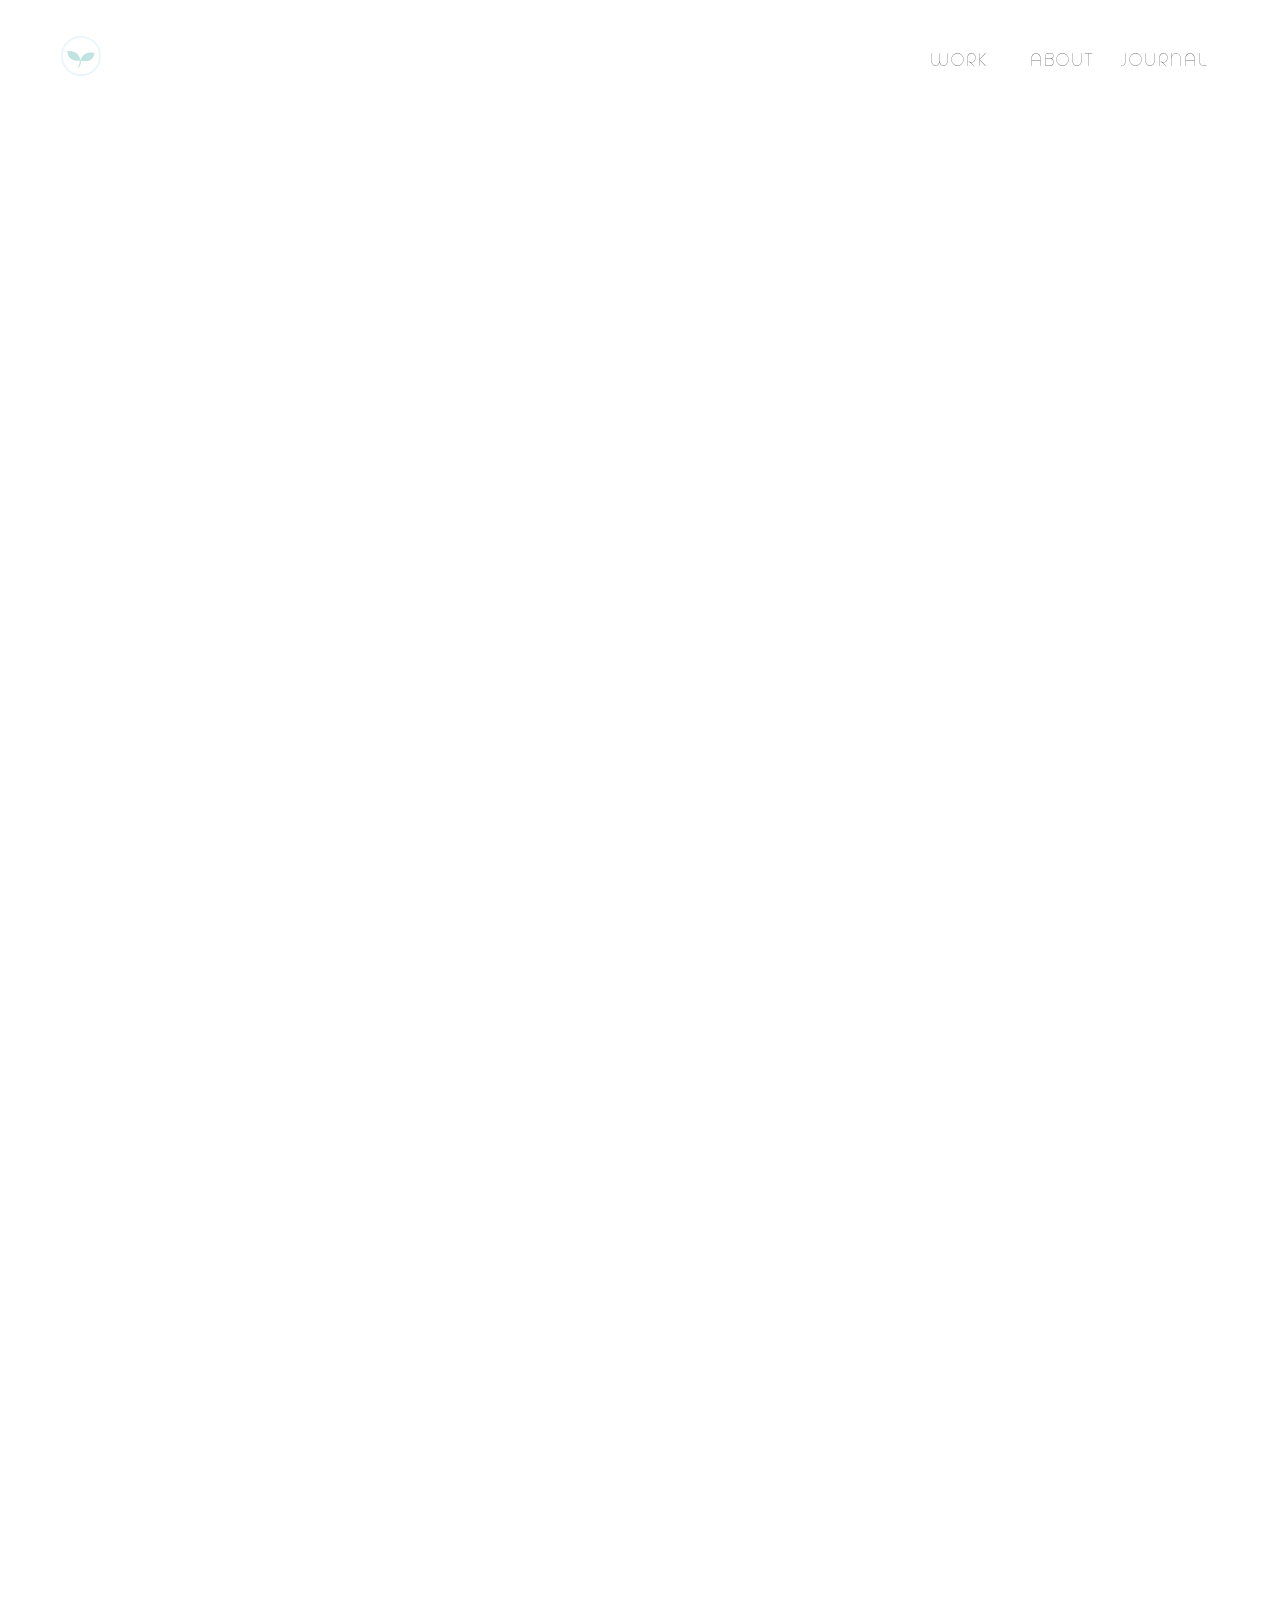
==== commit 46d89c58: "many" ====
--- a/index.html
+++ b/index.html
@@ -109,13 +109,26 @@
 			<svg id="bottom" xmlns="http://www.w3.org/2000/svg" viewBox="0 0 29 22" preserveAspectRatio="xMidYMid meet"><polygon id="bottom-2" data-name="bottom" points="2 0 0 22 29 22 2 0"/></svg>
 
 			<svg id="svg_layout" xmlns="http://www.w3.org/2000/svg" viewBox="0 0 1343.48 886.5" preserveAspectRatio="xMidYMid meet">
-				<g id="logo"><path id="leaf" class="cls-1" d="M816.9,178.85S773.43-7.47,555.14,44.82C555.14,44.82,572.2,250.36,816.9,178.85Z"/><path id="leaf-2" data-name="leaf" class="cls-1" d="M817.26,178.67s10.43-191,234.49-177.48C1051.75,1.19,1070.66,206.57,817.26,178.67Z"/><path id="path" class="cls-1" d="M830,255c-22.67-59.68-12.56-76.85-12.56-76.85"/><path id="eye" class="cls-2" d="M1234.76,425.21C1176.89,378,1093,370.52,1028.1,406.53c-11.44,6.35-18.74,9.77-7.86,26.18,42.7,64.39,19.2,140.45-51.33,173.41-30.73,14.36-30.73,14.36-15.19,44.85,33.62,66,105.13,106.58,178.7,101.51,70.32-4.85,133-57.9,159.46-126.35C1321,550.93,1282.61,463,1234.76,425.21Z"/><path id="eye-2" data-name="eye" class="cls-2" d="M792.85,740.07c27.46-40.71,36.16-102.25,7.63-166.37C772,509.76,721.54,474.21,651.73,465.11c-43.11-5.62-81,6.46-117.36,28-12.29,7.27-14.37,12.07-5,25.14C576,583.63,551.07,669.87,477,697.59c-20.2,7.55-16.57,16-10,29.73C526.7,852.76,698.44,869,792.85,740.07Z"/><circle id="circle" class="cls-1" cx="631.85" cy="638.05" r="226.42" transform="translate(-96.55 112.91) rotate(-9.49)"/><circle id="circle-2" data-name="circle" class="cls-1" cx="1116.53" cy="557.03" r="226.42" transform="translate(-76.56 191.72) rotate(-9.49)"/><path id="path-2" data-name="path" class="cls-1" d="M1212.31,300.9c-101.34-50.11-230.53-72.5-395.08-45-173.1,28.94-291.59,97.36-372,183.72"/></g><g id="daven"><g id="d"><path class="cls-3" d="M162.54,304.55c-11.38-6.38-24.07-8.27-37.7-5.62l-.14,0c-7.57,1.47-13.3,4.93-17,10.28a20.08,20.08,0,0,0-3.45,15.67l12.38,60.92a3.65,3.65,0,0,0,3.75,3,5.27,5.27,0,0,0,1-.1l20.9-4.06c13.64-2.65,24.61-9.14,32.63-19.29s11-21.45,8.59-33.27S174,311,162.54,304.55Zm-38.74,76-11.6-57a13.06,13.06,0,0,1,2.06-10.07c2.49-3.66,6.4-6,12-7l.14,0a52.35,52.35,0,0,1,10-1,44.53,44.53,0,0,1,22,5.69c9.61,5.38,15.25,12.78,17.24,22.61s-.33,18.71-7.1,27.27-16.13,14-27.71,16.3Z"/></g><g id="a"><path class="cls-3" d="M207.23,336l60.12-11.68,6.31,31a3.78,3.78,0,0,0,4.69,3,4.09,4.09,0,0,0,2.72-1.65,3.62,3.62,0,0,0,.52-2.85l-9.41-46.3c-2-9.82-7.48-17.6-16.3-23.13a39.09,39.09,0,0,0-29-5.23,38.43,38.43,0,0,0-24.72,15.67,34,34,0,0,0-6,27.46l9.41,46.31a3.65,3.65,0,0,0,3.75,3,5.27,5.27,0,0,0,1-.1,3.7,3.7,0,0,0,3.18-4.49Zm1.64-37a29.8,29.8,0,0,1,19.55-12.51,34.29,34.29,0,0,1,6.55-.65,30.07,30.07,0,0,1,16.42,4.91c7.06,4.43,11.26,10.4,12.86,18.26l1.61,7.9-60.12,11.68-1.6-7.9A26.55,26.55,0,0,1,208.87,299Z"/></g><g id="v"><path class="cls-3" d="M332.11,347.83a9.87,9.87,0,0,0,4.9-2.41,8,8,0,0,0,2.55-4.55l12.93-81,0-.18a3.64,3.64,0,0,0-.94-2.75,4,4,0,0,0-2.63-1.3,4,4,0,0,0-2.92.82,3.82,3.82,0,0,0-1.56,2.3l-13,81.18c0,.19-.06.39-.9.56s-.86,0-1-.18l-43.72-70-.07-.11a4.18,4.18,0,0,0-2.25-1.58l-.22-.06a4.07,4.07,0,0,0-2.82.38,3.92,3.92,0,0,0-2,2.23,3.42,3.42,0,0,0,.39,3.07l43.62,70a7.68,7.68,0,0,0,4.16,3.28,9.7,9.7,0,0,0,3.38.6A10.55,10.55,0,0,0,332.11,347.83Z"/></g><g id="e"><path class="cls-3" d="M433.25,327.05a3.62,3.62,0,0,0,.52-2.85,3.71,3.71,0,0,0-1.8-2.56,4.24,4.24,0,0,0-3-.38l-17.91,3.48a29.46,29.46,0,0,1-20.85-3.07c-6.23-3.49-9.89-8.27-11.17-14.6l-1.83-9L417,290.35a4.09,4.09,0,0,0,2.72-1.66,3.62,3.62,0,0,0,.52-2.84,3.71,3.71,0,0,0-1.8-2.56,4.24,4.24,0,0,0-3-.38l-39.76,7.72L374,282.22c-1.29-6.33.22-12.11,4.61-17.66s10.38-9.14,18.06-10.63l17.91-3.48c2.39-.46,3.7-2.27,3.25-4.5A3.78,3.78,0,0,0,413.1,243l-17.91,3.48c-9.63,1.87-17.39,6.46-23.06,13.64s-7.81,15.25-6.1,23.66l5.05,24.86c1.71,8.41,6.72,15,14.89,19.58a37.09,37.09,0,0,0,18.39,4.8,43.25,43.25,0,0,0,8.25-.82l17.91-3.48A4.09,4.09,0,0,0,433.25,327.05Z"/></g><g id="n"><path class="cls-3" d="M514,311.54a4.23,4.23,0,0,0,3,.38c2.39-.46,3.7-2.27,3.24-4.5l-9.66-47.52c-1.94-9.52-7.3-17-15.93-22.31a39.82,39.82,0,0,0-47.5,4.71,36.69,36.69,0,0,0-7.26,9.15L437.89,242a3.68,3.68,0,0,0-1.73-2.54,4.12,4.12,0,0,0-3-.42c-2.39.46-3.7,2.27-3.24,4.5l15.93,78.33a3.65,3.65,0,0,0,3.75,3,5.31,5.31,0,0,0,1-.1,4,4,0,0,0,2.66-1.63,3.64,3.64,0,0,0,.52-2.86l-9.67-47.56a25.5,25.5,0,0,1,4.7-20.78,29.1,29.1,0,0,1,19-11.93A29.84,29.84,0,0,1,490.09,244c6.82,4.23,10.88,10,12.41,17.5L512.17,309A3.71,3.71,0,0,0,514,311.54Z"/></g><g id="h"><path class="cls-3" d="M308.46,440.55a3.72,3.72,0,0,0-1.91-2.54,5,5,0,0,0-3.26-.42c-2.64.46-4.08,2.27-3.58,4.5l8,35.47-51.84,9.13-8-35.47a3.73,3.73,0,0,0-1.77-2.45,4.9,4.9,0,0,0-3.41-.51c-2.64.46-4.08,2.27-3.58,4.5l17.59,78.32a4,4,0,0,0,4.14,3,6.41,6.41,0,0,0,1.11-.1,4.57,4.57,0,0,0,2.83-1.5,3.35,3.35,0,0,0,.68-3l-8-35.47,51.84-9.12,8,35.46a3.75,3.75,0,0,0,2,2.57,5.11,5.11,0,0,0,3.26.38,4.57,4.57,0,0,0,2.83-1.5,3.36,3.36,0,0,0,.67-3Z"/></g><g id="u"><path class="cls-3" d="M401.28,422.83a3.77,3.77,0,0,0-4.76-2.95h0c-2.39.47-3.69,2.28-3.24,4.5L402.95,472a25.27,25.27,0,0,1-4.63,20.74,29.34,29.34,0,0,1-19,12,29.87,29.87,0,0,1-22.2-3.88c-6.86-4.22-10.94-9.94-12.47-17.48l-9.68-47.57a3.78,3.78,0,0,0-4.69-3c-2.39.46-3.7,2.27-3.24,4.5l9.68,47.57c1.93,9.48,7.26,17,15.85,22.26a37.62,37.62,0,0,0,20.14,5.81,42.68,42.68,0,0,0,8.14-.81,37.74,37.74,0,0,0,24.16-15.18c5.92-8.11,7.94-17,6-26.52Z"/></g><g id="a-2" data-name="a"><path class="cls-3" d="M499.28,437.07c-2-9.82-7.48-17.6-16.3-23.13a39.1,39.1,0,0,0-29-5.23,38.43,38.43,0,0,0-24.72,15.67,34,34,0,0,0-6,27.46l9.42,46.3a3.65,3.65,0,0,0,3.75,3,5.28,5.28,0,0,0,1-.1,4.06,4.06,0,0,0,2.56-1.49,3.61,3.61,0,0,0,.61-3l-6.31-31,60.12-11.68,6.31,31a3.78,3.78,0,0,0,4.69,3,4.18,4.18,0,0,0,2.58-1.46,3.65,3.65,0,0,0,.66-3ZM436,428.61a29.79,29.79,0,0,1,19.55-12.51,34.3,34.3,0,0,1,6.55-.65,30.08,30.08,0,0,1,16.42,4.91c7.06,4.43,11.26,10.4,12.86,18.26l1.61,7.89-60.12,11.68-1.61-7.89A26.57,26.57,0,0,1,436,428.61Z"/></g><g id="n-2" data-name="n"><path class="cls-3" d="M593.44,417.51c-1.94-9.53-7.3-17-15.93-22.31a39.81,39.81,0,0,0-47.5,4.72,36.68,36.68,0,0,0-7.26,9.15l-1.93-9.47a3.67,3.67,0,0,0-1.74-2.54,4.11,4.11,0,0,0-3-.42,4.18,4.18,0,0,0-2.58,1.46,3.64,3.64,0,0,0-.66,3l15.93,78.32a3.65,3.65,0,0,0,3.75,3,5.28,5.28,0,0,0,1-.1,3.7,3.7,0,0,0,3.18-4.49l-9.67-47.56a25.5,25.5,0,0,1,4.7-20.77,29.1,29.1,0,0,1,19-11.94A29.84,29.84,0,0,1,573,401.57c6.82,4.23,10.88,10,12.41,17.5l9.66,47.51a3.77,3.77,0,0,0,4.76,2.95,4.18,4.18,0,0,0,2.58-1.46,3.65,3.65,0,0,0,.66-3Z"/></g><g id="g"><path class="cls-3" d="M705.08,404.47a3.75,3.75,0,0,0-4.75-2.89l-43.9,8.53a4.11,4.11,0,0,0-2.53,1.43,3.59,3.59,0,0,0-.66,3,3.77,3.77,0,0,0,4.69,3l39.74-7.72a32.33,32.33,0,0,1-7.09,24.2c-6.21,8-15,13.15-26.19,15.32-11.58,2.25-22.31.65-31.92-4.77s-15.31-12.76-17.31-22.59.35-18.71,7.17-27.3,16-14.08,27.62-16.33a46.39,46.39,0,0,1,30.3,3.81,4,4,0,0,0,5.34-1.26,3.48,3.48,0,0,0-1.38-5.41c-10.95-5.49-23-7-35.76-4.54-13.64,2.65-24.61,9.14-32.63,19.29s-11,21.45-8.59,33.27,9.47,21.15,21,27.59a52.43,52.43,0,0,0,26,6.78,61.32,61.32,0,0,0,11.71-1.16c13.52-2.63,24.16-9,31.64-18.83A40.09,40.09,0,0,0,705.08,404.47Z"/></g></g><g id="shape"><polygon id="left" points="117.33 271.55 150.69 236.14 116.31 247.92 117.33 271.55"/><polygon id="right" points="327 550.5 365 558.5 346 544.5 327 550.5"/></g></svg>
-
-
-
-
-
-				<svg id="svg_layout2" xmlns="http://www.w3.org/2000/svg" viewBox="0 0 704.19 811.89"><g id="logo"><path id="leaf" class="cls-1" d="M309.13,311.92S276.53,172.17,112.8,211.39C112.8,211.39,125.6,365.55,309.13,311.92Z" transform="translate(0 -14.76)"/><path id="leaf-2" data-name="leaf" class="cls-1" d="M309.4,311.78s7.82-143.28,175.87-133.11C485.26,178.67,499.45,332.71,309.4,311.78Z" transform="translate(0 -14.76)"/><path id="path" class="cls-1" d="M319,369c-17-44.76-9.42-57.64-9.42-57.64" transform="translate(0 -14.76)"/><path id="eye" class="cls-2" d="M622.53,496.69c-43.4-35.39-106.35-41-155-14-8.58,4.76-14.06,7.33-5.9,19.63,32,48.29,14.4,105.34-38.49,130.06-23,10.77-23,10.77-11.39,33.64,25.22,49.47,78.85,79.93,134,76.13,52.74-3.63,99.74-43.43,119.59-94.76C687.17,591,658.41,525,622.53,496.69Z" transform="translate(0 -14.76)"/><path id="eye-2" data-name="eye" class="cls-2" d="M291.09,732.83c20.59-30.54,27.12-76.69,5.72-124.78s-59.21-74.61-111.57-81.44c-32.34-4.21-60.75,4.85-88,21-9.22,5.46-10.77,9.05-3.78,18.86,35,49,16.31,113.73-39.28,134.51-15.15,5.66-12.43,12-7.51,22.3C91.47,817.35,220.28,829.51,291.09,732.83Z" transform="translate(0 -14.76)"/><circle id="circle" class="cls-1" cx="170.34" cy="656.32" r="169.81" transform="translate(-105.88 22.31) rotate(-9.49)"/><circle id="circle-2" data-name="circle" class="cls-1" cx="533.85" cy="595.55" r="169.81" transform="translate(-90.89 81.41) rotate(-9.49)"/><path id="path-2" data-name="path" class="cls-1" d="M605.69,403.46c-76-37.59-172.9-54.37-296.31-33.74-129.83,21.7-218.7,73-279,137.79" transform="translate(0 -14.76)"/></g><g id="daven"><g id="d"><path class="cls-3" d="M124.09,78.7c-10-5.61-21.15-7.27-33.13-4.94l-.12,0c-6.65,1.29-11.69,4.33-15,9a17.65,17.65,0,0,0-3,13.77l10.88,53.53a3.21,3.21,0,0,0,3.3,2.67,4.63,4.63,0,0,0,.88-.09l18.37-3.57c12-2.33,21.63-8,28.68-16.95s9.66-18.85,7.55-29.24S134.2,84.37,124.09,78.7ZM90,145.49,79.86,95.37a11.47,11.47,0,0,1,1.81-8.85c2.19-3.22,5.63-5.24,10.51-6.19l.12,0a46,46,0,0,1,8.78-.87,39.13,39.13,0,0,1,19.31,5c8.44,4.73,13.4,11.23,15.15,19.87s-.29,16.45-6.24,24S115.13,140.62,105,142.59Z" transform="translate(0 -14.76)"/></g><g id="a"><path class="cls-3" d="M163.37,106.31,216.2,96l5.54,27.26a3.32,3.32,0,0,0,4.12,2.6,3.6,3.6,0,0,0,2.39-1.45,3.18,3.18,0,0,0,.46-2.5l-8.27-40.69a30.46,30.46,0,0,0-14.32-20.33,34.35,34.35,0,0,0-25.45-4.6A33.77,33.77,0,0,0,158.94,70.1a29.91,29.91,0,0,0-5.28,24.13l8.27,40.69a3.21,3.21,0,0,0,3.3,2.67,4.63,4.63,0,0,0,.88-.09,3.25,3.25,0,0,0,2.79-3.94Zm1.44-32.49a26.19,26.19,0,0,1,17.18-11,30.13,30.13,0,0,1,5.76-.57,26.43,26.43,0,0,1,14.43,4.32,23.76,23.76,0,0,1,11.3,16l1.41,6.94L162,99.82l-1.41-6.94A23.34,23.34,0,0,1,164.81,73.82Z" transform="translate(0 -14.76)"/></g><g id="v"><path class="cls-3" d="M273.12,116.73a8.68,8.68,0,0,0,4.3-2.12,7,7,0,0,0,2.24-4L291,39.38l0-.15a3.2,3.2,0,0,0-.83-2.42,3.47,3.47,0,0,0-2.31-1.15,3.52,3.52,0,0,0-2.56.72,3.35,3.35,0,0,0-1.37,2l-11.39,71.34c0,.17-.06.35-.79.49s-.76,0-.86-.16L232.51,48.52l-.06-.1a3.68,3.68,0,0,0-2-1.39l-.19-.05a3.58,3.58,0,0,0-2.48.33,3.45,3.45,0,0,0-1.76,2,3,3,0,0,0,.34,2.7l38.33,61.51a6.75,6.75,0,0,0,3.66,2.88,8.52,8.52,0,0,0,3,.53A9.27,9.27,0,0,0,273.12,116.73Z" transform="translate(0 -14.76)"/></g><g id="e"><path class="cls-3" d="M362,98.47a3.18,3.18,0,0,0,.46-2.5,3.26,3.26,0,0,0-1.58-2.25,3.73,3.73,0,0,0-2.6-.34l-15.74,3.06a25.89,25.89,0,0,1-18.32-2.7c-5.48-3.07-8.69-7.26-9.82-12.83L312.78,73l34.95-6.79a3.6,3.6,0,0,0,2.39-1.46,3.18,3.18,0,0,0,.46-2.5A3.26,3.26,0,0,0,349,60a3.73,3.73,0,0,0-2.6-.34l-34.94,6.79-1.5-7.39c-1.13-5.56.2-10.64,4.06-15.52a25.49,25.49,0,0,1,15.87-9.34l15.74-3.06a3.25,3.25,0,0,0,2.85-4,3.32,3.32,0,0,0-4.18-2.59l-15.74,3.06a33,33,0,0,0-20.27,12c-5.06,6.4-6.86,13.4-5.36,20.79l4.44,21.84c1.5,7.39,5.91,13.18,13.09,17.21a32.6,32.6,0,0,0,16.16,4.22,38,38,0,0,0,7.25-.72l15.74-3.06A3.6,3.6,0,0,0,362,98.47Z" transform="translate(0 -14.76)"/></g><g id="n"><path class="cls-3" d="M432.94,84.84a3.72,3.72,0,0,0,2.6.34,3.25,3.25,0,0,0,2.85-4l-8.49-41.76a29.11,29.11,0,0,0-14-19.61A35,35,0,0,0,374.15,24a32.24,32.24,0,0,0-6.38,8l-1.69-8.33a3.23,3.23,0,0,0-1.52-2.23,3.62,3.62,0,0,0-2.6-.37,3.25,3.25,0,0,0-2.85,4l14,68.84a3.21,3.21,0,0,0,3.3,2.67,4.66,4.66,0,0,0,.88-.09,3.51,3.51,0,0,0,2.34-1.43,3.2,3.2,0,0,0,.45-2.51l-8.5-41.8A22.41,22.41,0,0,1,375.7,32.5,25.58,25.58,0,0,1,392.38,22,26.22,26.22,0,0,1,412,25.46a22.68,22.68,0,0,1,10.91,15.38l8.49,41.76A3.26,3.26,0,0,0,432.94,84.84Z" transform="translate(0 -14.76)"/></g><g id="h"><path class="cls-3" d="M252.33,198.21a3.27,3.27,0,0,0-1.68-2.23,4.36,4.36,0,0,0-2.87-.37c-2.32.41-3.59,2-3.15,4l7,31.17-45.56,8-7-31.17a3.28,3.28,0,0,0-1.55-2.16,4.3,4.3,0,0,0-3-.44c-2.32.41-3.59,2-3.15,4l15.46,68.83a3.48,3.48,0,0,0,3.64,2.68,5.63,5.63,0,0,0,1-.09,4,4,0,0,0,2.49-1.31,3,3,0,0,0,.59-2.63l-7-31.17,45.56-8,7,31.17a3.29,3.29,0,0,0,1.75,2.25,4.49,4.49,0,0,0,2.87.34,4,4,0,0,0,2.49-1.31,3,3,0,0,0,.59-2.63Z" transform="translate(0 -14.76)"/></g><g id="u"><path class="cls-3" d="M333.9,182.65a3.31,3.31,0,0,0-4.18-2.59h0a3.25,3.25,0,0,0-2.85,4l8.5,41.81A22.21,22.21,0,0,1,331.3,244a25.78,25.78,0,0,1-16.74,10.51A26.25,26.25,0,0,1,295,251.14a22.6,22.6,0,0,1-11-15.36L275.58,194a3.32,3.32,0,0,0-4.12-2.6,3.25,3.25,0,0,0-2.85,4l8.5,41.81A29.13,29.13,0,0,0,291,256.7a33.06,33.06,0,0,0,17.7,5.1,37.51,37.51,0,0,0,7.16-.71,33.16,33.16,0,0,0,21.23-13.34,28.53,28.53,0,0,0,5.28-23.3Z" transform="translate(0 -14.76)"/></g><g id="a-2" data-name="a"><path class="cls-3" d="M420,195.16a30.46,30.46,0,0,0-14.33-20.33,34.36,34.36,0,0,0-25.45-4.6A33.77,33.77,0,0,0,358.52,184a29.91,29.91,0,0,0-5.28,24.13l8.28,40.69a3.21,3.21,0,0,0,3.3,2.68,4.64,4.64,0,0,0,.89-.09A3.57,3.57,0,0,0,368,250.1a3.17,3.17,0,0,0,.54-2.63l-5.54-27.26,52.83-10.27,5.54,27.26a3.32,3.32,0,0,0,4.12,2.6,3.67,3.67,0,0,0,2.27-1.28,3.2,3.2,0,0,0,.58-2.67Zm-55.64-7.43a26.18,26.18,0,0,1,17.18-11,30.14,30.14,0,0,1,5.76-.58,26.43,26.43,0,0,1,14.43,4.32,23.76,23.76,0,0,1,11.3,16l1.41,6.94-52.83,10.27-1.41-6.94A23.35,23.35,0,0,1,364.39,187.73Z" transform="translate(0 -14.76)"/></g><g id="n-2" data-name="n"><path class="cls-3" d="M502.77,178a29.11,29.11,0,0,0-14-19.61A35,35,0,0,0,447,162.51a32.23,32.23,0,0,0-6.38,8l-1.69-8.33a3.23,3.23,0,0,0-1.53-2.23,3.62,3.62,0,0,0-2.6-.37,3.67,3.67,0,0,0-2.27,1.28,3.2,3.2,0,0,0-.58,2.67l14,68.83a3.21,3.21,0,0,0,3.3,2.68,4.64,4.64,0,0,0,.88-.09,3.25,3.25,0,0,0,2.79-3.94l-8.5-41.8A22.41,22.41,0,0,1,448.58,171a25.58,25.58,0,0,1,16.68-10.49A26.22,26.22,0,0,1,484.83,164a22.68,22.68,0,0,1,10.91,15.37l8.49,41.76a3.31,3.31,0,0,0,4.18,2.59,3.67,3.67,0,0,0,2.27-1.28,3.2,3.2,0,0,0,.58-2.67Z" transform="translate(0 -14.76)"/></g><g id="g"><path class="cls-3" d="M600.88,166.51a3.29,3.29,0,0,0-4.17-2.54l-38.58,7.5a3.61,3.61,0,0,0-2.22,1.26,3.16,3.16,0,0,0-.58,2.63,3.32,3.32,0,0,0,4.12,2.6l34.93-6.79a28.41,28.41,0,0,1-6.23,21.27c-5.46,7-13.2,11.56-23,13.47-10.17,2-19.61.57-28.05-4.19s-13.45-11.22-15.21-19.85.31-16.44,6.3-24,14.1-12.38,24.27-14.35a40.77,40.77,0,0,1,26.63,3.35,3.48,3.48,0,0,0,4.7-1.1,3.06,3.06,0,0,0-1.21-4.75,48.07,48.07,0,0,0-31.43-4c-12,2.33-21.63,8-28.68,17s-9.66,18.85-7.55,29.24,8.32,18.58,18.42,24.25a46.08,46.08,0,0,0,22.84,6,53.89,53.89,0,0,0,10.29-1c11.88-2.31,21.24-7.88,27.81-16.55A35.24,35.24,0,0,0,600.88,166.51Z" transform="translate(0 -14.76)"/></g></g></svg>
+				<g id="logo">
+					<path id="leaf" class="cls-1" d="M816.9,178.85S773.43-7.47,555.14,44.82C555.14,44.82,572.2,250.36,816.9,178.85Z"/>
+					<path id="leaf-2" data-name="leaf" class="cls-1" d="M817.26,178.67s10.43-191,234.49-177.48C1051.75,1.19,1070.66,206.57,817.26,178.67Z"/>
+					<path id="path" class="cls-1" d="M830,255c-22.67-59.68-12.56-76.85-12.56-76.85"/>
+					<path id="eye" class="cls-2" d="M1234.76,425.21C1176.89,378,1093,370.52,1028.1,406.53c-11.44,6.35-18.74,9.77-7.86,26.18,42.7,64.39,19.2,140.45-51.33,173.41-30.73,14.36-30.73,14.36-15.19,44.85,33.62,66,105.13,106.58,178.7,101.51,70.32-4.85,133-57.9,159.46-126.35C1321,550.93,1282.61,463,1234.76,425.21Z"/>
+					<path id="eye-2" data-name="eye" class="cls-2" d="M792.85,740.07c27.46-40.71,36.16-102.25,7.63-166.37C772,509.76,721.54,474.21,651.73,465.11c-43.11-5.62-81,6.46-117.36,28-12.29,7.27-14.37,12.07-5,25.14C576,583.63,551.07,669.87,477,697.59c-20.2,7.55-16.57,16-10,29.73C526.7,852.76,698.44,869,792.85,740.07Z"/>
+					<circle id="circle" class="cls-1" cx="631.85" cy="638.05" r="226.42"/><circle id="circle-2" data-name="circle" class="cls-1" cx="1116.53" cy="557.03" r="226.42" transform="translate(-76.56 191.72) rotate(-9.49)"/><path id="path-2" data-name="path" class="cls-1" d="M1212.31,300.9c-101.34-50.11-230.53-72.5-395.08-45-173.1,28.94-291.59,97.36-372,183.72"/></g><g id="daven"><g id="d"><path class="cls-3" d="M162.54,304.55c-11.38-6.38-24.07-8.27-37.7-5.62l-.14,0c-7.57,1.47-13.3,4.93-17,10.28a20.08,20.08,0,0,0-3.45,15.67l12.38,60.92a3.65,3.65,0,0,0,3.75,3,5.27,5.27,0,0,0,1-.1l20.9-4.06c13.64-2.65,24.61-9.14,32.63-19.29s11-21.45,8.59-33.27S174,311,162.54,304.55Zm-38.74,76-11.6-57a13.06,13.06,0,0,1,2.06-10.07c2.49-3.66,6.4-6,12-7l.14,0a52.35,52.35,0,0,1,10-1,44.53,44.53,0,0,1,22,5.69c9.61,5.38,15.25,12.78,17.24,22.61s-.33,18.71-7.1,27.27-16.13,14-27.71,16.3Z"/></g><g id="a"><path class="cls-3" d="M207.23,336l60.12-11.68,6.31,31a3.78,3.78,0,0,0,4.69,3,4.09,4.09,0,0,0,2.72-1.65,3.62,3.62,0,0,0,.52-2.85l-9.41-46.3c-2-9.82-7.48-17.6-16.3-23.13a39.09,39.09,0,0,0-29-5.23,38.43,38.43,0,0,0-24.72,15.67,34,34,0,0,0-6,27.46l9.41,46.31a3.65,3.65,0,0,0,3.75,3,5.27,5.27,0,0,0,1-.1,3.7,3.7,0,0,0,3.18-4.49Zm1.64-37a29.8,29.8,0,0,1,19.55-12.51,34.29,34.29,0,0,1,6.55-.65,30.07,30.07,0,0,1,16.42,4.91c7.06,4.43,11.26,10.4,12.86,18.26l1.61,7.9-60.12,11.68-1.6-7.9A26.55,26.55,0,0,1,208.87,299Z"/></g><g id="v"><path class="cls-3" d="M332.11,347.83a9.87,9.87,0,0,0,4.9-2.41,8,8,0,0,0,2.55-4.55l12.93-81,0-.18a3.64,3.64,0,0,0-.94-2.75,4,4,0,0,0-2.63-1.3,4,4,0,0,0-2.92.82,3.82,3.82,0,0,0-1.56,2.3l-13,81.18c0,.19-.06.39-.9.56s-.86,0-1-.18l-43.72-70-.07-.11a4.18,4.18,0,0,0-2.25-1.58l-.22-.06a4.07,4.07,0,0,0-2.82.38,3.92,3.92,0,0,0-2,2.23,3.42,3.42,0,0,0,.39,3.07l43.62,70a7.68,7.68,0,0,0,4.16,3.28,9.7,9.7,0,0,0,3.38.6A10.55,10.55,0,0,0,332.11,347.83Z"/></g><g id="e"><path class="cls-3" d="M433.25,327.05a3.62,3.62,0,0,0,.52-2.85,3.71,3.71,0,0,0-1.8-2.56,4.24,4.24,0,0,0-3-.38l-17.91,3.48a29.46,29.46,0,0,1-20.85-3.07c-6.23-3.49-9.89-8.27-11.17-14.6l-1.83-9L417,290.35a4.09,4.09,0,0,0,2.72-1.66,3.62,3.62,0,0,0,.52-2.84,3.71,3.71,0,0,0-1.8-2.56,4.24,4.24,0,0,0-3-.38l-39.76,7.72L374,282.22c-1.29-6.33.22-12.11,4.61-17.66s10.38-9.14,18.06-10.63l17.91-3.48c2.39-.46,3.7-2.27,3.25-4.5A3.78,3.78,0,0,0,413.1,243l-17.91,3.48c-9.63,1.87-17.39,6.46-23.06,13.64s-7.81,15.25-6.1,23.66l5.05,24.86c1.71,8.41,6.72,15,14.89,19.58a37.09,37.09,0,0,0,18.39,4.8,43.25,43.25,0,0,0,8.25-.82l17.91-3.48A4.09,4.09,0,0,0,433.25,327.05Z"/></g><g id="n"><path class="cls-3" d="M514,311.54a4.23,4.23,0,0,0,3,.38c2.39-.46,3.7-2.27,3.24-4.5l-9.66-47.52c-1.94-9.52-7.3-17-15.93-22.31a39.82,39.82,0,0,0-47.5,4.71,36.69,36.69,0,0,0-7.26,9.15L437.89,242a3.68,3.68,0,0,0-1.73-2.54,4.12,4.12,0,0,0-3-.42c-2.39.46-3.7,2.27-3.24,4.5l15.93,78.33a3.65,3.65,0,0,0,3.75,3,5.31,5.31,0,0,0,1-.1,4,4,0,0,0,2.66-1.63,3.64,3.64,0,0,0,.52-2.86l-9.67-47.56a25.5,25.5,0,0,1,4.7-20.78,29.1,29.1,0,0,1,19-11.93A29.84,29.84,0,0,1,490.09,244c6.82,4.23,10.88,10,12.41,17.5L512.17,309A3.71,3.71,0,0,0,514,311.54Z"/></g><g id="h"><path class="cls-3" d="M308.46,440.55a3.72,3.72,0,0,0-1.91-2.54,5,5,0,0,0-3.26-.42c-2.64.46-4.08,2.27-3.58,4.5l8,35.47-51.84,9.13-8-35.47a3.73,3.73,0,0,0-1.77-2.45,4.9,4.9,0,0,0-3.41-.51c-2.64.46-4.08,2.27-3.58,4.5l17.59,78.32a4,4,0,0,0,4.14,3,6.41,6.41,0,0,0,1.11-.1,4.57,4.57,0,0,0,2.83-1.5,3.35,3.35,0,0,0,.68-3l-8-35.47,51.84-9.12,8,35.46a3.75,3.75,0,0,0,2,2.57,5.11,5.11,0,0,0,3.26.38,4.57,4.57,0,0,0,2.83-1.5,3.36,3.36,0,0,0,.67-3Z"/></g><g id="u"><path class="cls-3" d="M401.28,422.83a3.77,3.77,0,0,0-4.76-2.95h0c-2.39.47-3.69,2.28-3.24,4.5L402.95,472a25.27,25.27,0,0,1-4.63,20.74,29.34,29.34,0,0,1-19,12,29.87,29.87,0,0,1-22.2-3.88c-6.86-4.22-10.94-9.94-12.47-17.48l-9.68-47.57a3.78,3.78,0,0,0-4.69-3c-2.39.46-3.7,2.27-3.24,4.5l9.68,47.57c1.93,9.48,7.26,17,15.85,22.26a37.62,37.62,0,0,0,20.14,5.81,42.68,42.68,0,0,0,8.14-.81,37.74,37.74,0,0,0,24.16-15.18c5.92-8.11,7.94-17,6-26.52Z"/></g><g id="a-2" data-name="a"><path class="cls-3" d="M499.28,437.07c-2-9.82-7.48-17.6-16.3-23.13a39.1,39.1,0,0,0-29-5.23,38.43,38.43,0,0,0-24.72,15.67,34,34,0,0,0-6,27.46l9.42,46.3a3.65,3.65,0,0,0,3.75,3,5.28,5.28,0,0,0,1-.1,4.06,4.06,0,0,0,2.56-1.49,3.61,3.61,0,0,0,.61-3l-6.31-31,60.12-11.68,6.31,31a3.78,3.78,0,0,0,4.69,3,4.18,4.18,0,0,0,2.58-1.46,3.65,3.65,0,0,0,.66-3ZM436,428.61a29.79,29.79,0,0,1,19.55-12.51,34.3,34.3,0,0,1,6.55-.65,30.08,30.08,0,0,1,16.42,4.91c7.06,4.43,11.26,10.4,12.86,18.26l1.61,7.89-60.12,11.68-1.61-7.89A26.57,26.57,0,0,1,436,428.61Z"/></g><g id="n-2" data-name="n"><path class="cls-3" d="M593.44,417.51c-1.94-9.53-7.3-17-15.93-22.31a39.81,39.81,0,0,0-47.5,4.72,36.68,36.68,0,0,0-7.26,9.15l-1.93-9.47a3.67,3.67,0,0,0-1.74-2.54,4.11,4.11,0,0,0-3-.42,4.18,4.18,0,0,0-2.58,1.46,3.64,3.64,0,0,0-.66,3l15.93,78.32a3.65,3.65,0,0,0,3.75,3,5.28,5.28,0,0,0,1-.1,3.7,3.7,0,0,0,3.18-4.49l-9.67-47.56a25.5,25.5,0,0,1,4.7-20.77,29.1,29.1,0,0,1,19-11.94A29.84,29.84,0,0,1,573,401.57c6.82,4.23,10.88,10,12.41,17.5l9.66,47.51a3.77,3.77,0,0,0,4.76,2.95,4.18,4.18,0,0,0,2.58-1.46,3.65,3.65,0,0,0,.66-3Z"/></g><g id="g"><path class="cls-3" d="M705.08,404.47a3.75,3.75,0,0,0-4.75-2.89l-43.9,8.53a4.11,4.11,0,0,0-2.53,1.43,3.59,3.59,0,0,0-.66,3,3.77,3.77,0,0,0,4.69,3l39.74-7.72a32.33,32.33,0,0,1-7.09,24.2c-6.21,8-15,13.15-26.19,15.32-11.58,2.25-22.31.65-31.92-4.77s-15.31-12.76-17.31-22.59.35-18.71,7.17-27.3,16-14.08,27.62-16.33a46.39,46.39,0,0,1,30.3,3.81,4,4,0,0,0,5.34-1.26,3.48,3.48,0,0,0-1.38-5.41c-10.95-5.49-23-7-35.76-4.54-13.64,2.65-24.61,9.14-32.63,19.29s-11,21.45-8.59,33.27,9.47,21.15,21,27.59a52.43,52.43,0,0,0,26,6.78,61.32,61.32,0,0,0,11.71-1.16c13.52-2.63,24.16-9,31.64-18.83A40.09,40.09,0,0,0,705.08,404.47Z"/></g></g><g id="shape"><polygon id="left" points="117.33 271.55 150.69 236.14 116.31 247.92 117.33 271.55"/><polygon id="right" points="327 550.5 365 558.5 346 544.5 327 550.5"/></g></svg>
+
+
+
+
+
+				<svg id="svg_layout2" xmlns="http://www.w3.org/2000/svg" viewBox="0 0 704.19 811.89"><g id="logo">
+					<path id="leaf" class="cls-1" d="M309.13,311.92S276.53,172.17,112.8,211.39C112.8,211.39,125.6,365.55,309.13,311.92Z" transform="translate(0 -14.76)"/>
+					<path id="leaf-2" data-name="leaf" class="cls-1" d="M309.4,311.78s7.82-143.28,175.87-133.11C485.26,178.67,499.45,332.71,309.4,311.78Z" transform="translate(0 -14.76)"/>
+					<path id="path" class="cls-1" d="M319,369c-17-44.76-9.42-57.64-9.42-57.64" transform="translate(0 -14.76)"/>
+					<path id="eye" class="cls-2" d="M622.53,496.69c-43.4-35.39-106.35-41-155-14-8.58,4.76-14.06,7.33-5.9,19.63,32,48.29,14.4,105.34-38.49,130.06-23,10.77-23,10.77-11.39,33.64,25.22,49.47,78.85,79.93,134,76.13,52.74-3.63,99.74-43.43,119.59-94.76C687.17,591,658.41,525,622.53,496.69Z" transform="translate(0 -20)"/>
+					<path id="eye-2" data-name="eye" class="cls-2" d="M291.09,732.83c20.59-30.54,27.12-76.69,5.72-124.78s-59.21-74.61-111.57-81.44c-32.34-4.21-60.75,4.85-88,21-9.22,5.46-10.77,9.05-3.78,18.86,35,49,16.31,113.73-39.28,134.51-15.15,5.66-12.43,12-7.51,22.3C91.47,817.35,220.28,829.51,291.09,732.83Z" transform="translate(0 -18)"/>
+
+					<circle id="circle" class="cls-1" cx="170.34" cy="656.32" r="169.81" transform="translate(-105.88 22.31) rotate(-9.49)"/><circle id="circle-2" data-name="circle" class="cls-1" cx="533.85" cy="595.55" r="169.81" transform="translate(-90.89 81.41) rotate(-9.49)"/><path id="path-2" data-name="path" class="cls-1" d="M605.69,403.46c-76-37.59-172.9-54.37-296.31-33.74-129.83,21.7-218.7,73-279,137.79" transform="translate(0 -14.76)"/></g><g id="daven"><g id="d"><path class="cls-3" d="M124.09,78.7c-10-5.61-21.15-7.27-33.13-4.94l-.12,0c-6.65,1.29-11.69,4.33-15,9a17.65,17.65,0,0,0-3,13.77l10.88,53.53a3.21,3.21,0,0,0,3.3,2.67,4.63,4.63,0,0,0,.88-.09l18.37-3.57c12-2.33,21.63-8,28.68-16.95s9.66-18.85,7.55-29.24S134.2,84.37,124.09,78.7ZM90,145.49,79.86,95.37a11.47,11.47,0,0,1,1.81-8.85c2.19-3.22,5.63-5.24,10.51-6.19l.12,0a46,46,0,0,1,8.78-.87,39.13,39.13,0,0,1,19.31,5c8.44,4.73,13.4,11.23,15.15,19.87s-.29,16.45-6.24,24S115.13,140.62,105,142.59Z" transform="translate(0 -14.76)"/></g><g id="a"><path class="cls-3" d="M163.37,106.31,216.2,96l5.54,27.26a3.32,3.32,0,0,0,4.12,2.6,3.6,3.6,0,0,0,2.39-1.45,3.18,3.18,0,0,0,.46-2.5l-8.27-40.69a30.46,30.46,0,0,0-14.32-20.33,34.35,34.35,0,0,0-25.45-4.6A33.77,33.77,0,0,0,158.94,70.1a29.91,29.91,0,0,0-5.28,24.13l8.27,40.69a3.21,3.21,0,0,0,3.3,2.67,4.63,4.63,0,0,0,.88-.09,3.25,3.25,0,0,0,2.79-3.94Zm1.44-32.49a26.19,26.19,0,0,1,17.18-11,30.13,30.13,0,0,1,5.76-.57,26.43,26.43,0,0,1,14.43,4.32,23.76,23.76,0,0,1,11.3,16l1.41,6.94L162,99.82l-1.41-6.94A23.34,23.34,0,0,1,164.81,73.82Z" transform="translate(0 -14.76)"/></g><g id="v"><path class="cls-3" d="M273.12,116.73a8.68,8.68,0,0,0,4.3-2.12,7,7,0,0,0,2.24-4L291,39.38l0-.15a3.2,3.2,0,0,0-.83-2.42,3.47,3.47,0,0,0-2.31-1.15,3.52,3.52,0,0,0-2.56.72,3.35,3.35,0,0,0-1.37,2l-11.39,71.34c0,.17-.06.35-.79.49s-.76,0-.86-.16L232.51,48.52l-.06-.1a3.68,3.68,0,0,0-2-1.39l-.19-.05a3.58,3.58,0,0,0-2.48.33,3.45,3.45,0,0,0-1.76,2,3,3,0,0,0,.34,2.7l38.33,61.51a6.75,6.75,0,0,0,3.66,2.88,8.52,8.52,0,0,0,3,.53A9.27,9.27,0,0,0,273.12,116.73Z" transform="translate(0 -14.76)"/></g><g id="e"><path class="cls-3" d="M362,98.47a3.18,3.18,0,0,0,.46-2.5,3.26,3.26,0,0,0-1.58-2.25,3.73,3.73,0,0,0-2.6-.34l-15.74,3.06a25.89,25.89,0,0,1-18.32-2.7c-5.48-3.07-8.69-7.26-9.82-12.83L312.78,73l34.95-6.79a3.6,3.6,0,0,0,2.39-1.46,3.18,3.18,0,0,0,.46-2.5A3.26,3.26,0,0,0,349,60a3.73,3.73,0,0,0-2.6-.34l-34.94,6.79-1.5-7.39c-1.13-5.56.2-10.64,4.06-15.52a25.49,25.49,0,0,1,15.87-9.34l15.74-3.06a3.25,3.25,0,0,0,2.85-4,3.32,3.32,0,0,0-4.18-2.59l-15.74,3.06a33,33,0,0,0-20.27,12c-5.06,6.4-6.86,13.4-5.36,20.79l4.44,21.84c1.5,7.39,5.91,13.18,13.09,17.21a32.6,32.6,0,0,0,16.16,4.22,38,38,0,0,0,7.25-.72l15.74-3.06A3.6,3.6,0,0,0,362,98.47Z" transform="translate(0 -14.76)"/></g><g id="n"><path class="cls-3" d="M432.94,84.84a3.72,3.72,0,0,0,2.6.34,3.25,3.25,0,0,0,2.85-4l-8.49-41.76a29.11,29.11,0,0,0-14-19.61A35,35,0,0,0,374.15,24a32.24,32.24,0,0,0-6.38,8l-1.69-8.33a3.23,3.23,0,0,0-1.52-2.23,3.62,3.62,0,0,0-2.6-.37,3.25,3.25,0,0,0-2.85,4l14,68.84a3.21,3.21,0,0,0,3.3,2.67,4.66,4.66,0,0,0,.88-.09,3.51,3.51,0,0,0,2.34-1.43,3.2,3.2,0,0,0,.45-2.51l-8.5-41.8A22.41,22.41,0,0,1,375.7,32.5,25.58,25.58,0,0,1,392.38,22,26.22,26.22,0,0,1,412,25.46a22.68,22.68,0,0,1,10.91,15.38l8.49,41.76A3.26,3.26,0,0,0,432.94,84.84Z" transform="translate(0 -14.76)"/></g><g id="h"><path class="cls-3" d="M252.33,198.21a3.27,3.27,0,0,0-1.68-2.23,4.36,4.36,0,0,0-2.87-.37c-2.32.41-3.59,2-3.15,4l7,31.17-45.56,8-7-31.17a3.28,3.28,0,0,0-1.55-2.16,4.3,4.3,0,0,0-3-.44c-2.32.41-3.59,2-3.15,4l15.46,68.83a3.48,3.48,0,0,0,3.64,2.68,5.63,5.63,0,0,0,1-.09,4,4,0,0,0,2.49-1.31,3,3,0,0,0,.59-2.63l-7-31.17,45.56-8,7,31.17a3.29,3.29,0,0,0,1.75,2.25,4.49,4.49,0,0,0,2.87.34,4,4,0,0,0,2.49-1.31,3,3,0,0,0,.59-2.63Z" transform="translate(0 -14.76)"/></g><g id="u"><path class="cls-3" d="M333.9,182.65a3.31,3.31,0,0,0-4.18-2.59h0a3.25,3.25,0,0,0-2.85,4l8.5,41.81A22.21,22.21,0,0,1,331.3,244a25.78,25.78,0,0,1-16.74,10.51A26.25,26.25,0,0,1,295,251.14a22.6,22.6,0,0,1-11-15.36L275.58,194a3.32,3.32,0,0,0-4.12-2.6,3.25,3.25,0,0,0-2.85,4l8.5,41.81A29.13,29.13,0,0,0,291,256.7a33.06,33.06,0,0,0,17.7,5.1,37.51,37.51,0,0,0,7.16-.71,33.16,33.16,0,0,0,21.23-13.34,28.53,28.53,0,0,0,5.28-23.3Z" transform="translate(0 -14.76)"/></g><g id="a-2" data-name="a"><path class="cls-3" d="M420,195.16a30.46,30.46,0,0,0-14.33-20.33,34.36,34.36,0,0,0-25.45-4.6A33.77,33.77,0,0,0,358.52,184a29.91,29.91,0,0,0-5.28,24.13l8.28,40.69a3.21,3.21,0,0,0,3.3,2.68,4.64,4.64,0,0,0,.89-.09A3.57,3.57,0,0,0,368,250.1a3.17,3.17,0,0,0,.54-2.63l-5.54-27.26,52.83-10.27,5.54,27.26a3.32,3.32,0,0,0,4.12,2.6,3.67,3.67,0,0,0,2.27-1.28,3.2,3.2,0,0,0,.58-2.67Zm-55.64-7.43a26.18,26.18,0,0,1,17.18-11,30.14,30.14,0,0,1,5.76-.58,26.43,26.43,0,0,1,14.43,4.32,23.76,23.76,0,0,1,11.3,16l1.41,6.94-52.83,10.27-1.41-6.94A23.35,23.35,0,0,1,364.39,187.73Z" transform="translate(0 -14.76)"/></g><g id="n-2" data-name="n"><path class="cls-3" d="M502.77,178a29.11,29.11,0,0,0-14-19.61A35,35,0,0,0,447,162.51a32.23,32.23,0,0,0-6.38,8l-1.69-8.33a3.23,3.23,0,0,0-1.53-2.23,3.62,3.62,0,0,0-2.6-.37,3.67,3.67,0,0,0-2.27,1.28,3.2,3.2,0,0,0-.58,2.67l14,68.83a3.21,3.21,0,0,0,3.3,2.68,4.64,4.64,0,0,0,.88-.09,3.25,3.25,0,0,0,2.79-3.94l-8.5-41.8A22.41,22.41,0,0,1,448.58,171a25.58,25.58,0,0,1,16.68-10.49A26.22,26.22,0,0,1,484.83,164a22.68,22.68,0,0,1,10.91,15.37l8.49,41.76a3.31,3.31,0,0,0,4.18,2.59,3.67,3.67,0,0,0,2.27-1.28,3.2,3.2,0,0,0,.58-2.67Z" transform="translate(0 -14.76)"/></g><g id="g"><path class="cls-3" d="M600.88,166.51a3.29,3.29,0,0,0-4.17-2.54l-38.58,7.5a3.61,3.61,0,0,0-2.22,1.26,3.16,3.16,0,0,0-.58,2.63,3.32,3.32,0,0,0,4.12,2.6l34.93-6.79a28.41,28.41,0,0,1-6.23,21.27c-5.46,7-13.2,11.56-23,13.47-10.17,2-19.61.57-28.05-4.19s-13.45-11.22-15.21-19.85.31-16.44,6.3-24,14.1-12.38,24.27-14.35a40.77,40.77,0,0,1,26.63,3.35,3.48,3.48,0,0,0,4.7-1.1,3.06,3.06,0,0,0-1.21-4.75,48.07,48.07,0,0,0-31.43-4c-12,2.33-21.63,8-28.68,17s-9.66,18.85-7.55,29.24,8.32,18.58,18.42,24.25a46.08,46.08,0,0,0,22.84,6,53.89,53.89,0,0,0,10.29-1c11.88-2.31,21.24-7.88,27.81-16.55A35.24,35.24,0,0,0,600.88,166.51Z" transform="translate(0 -14.76)"/></g></g></svg>
 
 				<a class="homebtn2" href="index.html"><svg id="homesvg" xmlns="http://www.w3.org/2000/svg" viewBox="0 0 71 71"><path id="sproutleaf" class="cls-1" d="M34.47,43.45s3.89-18.06,25-13.37C59.51,30.08,58.21,50,34.47,43.45Z" transform="translate(0)"/><path id="sproutleaf-2" data-name="sproutleaf" class="cls-1 fff" d="M34.43,43.44S33.11,25,11.5,26.7C11.5,26.7,10,46.55,34.43,43.44Z" transform="translate(0)"/><path id="sproutline" class="cls-1" d="M31,56a1,1,0,0,1-.78-1.62c3.69-4.61,3.2-10.84,3.2-10.9a1,1,0,0,1,.91-1.08,1,1,0,0,1,1.08.91c0,.29.57,7.07-3.63,12.33A1,1,0,0,1,31,56Z" transform="translate(0)"/><circle id="btnline" class="cls-2" cx="35.5" cy="35.5" r="34" transform="translate(-0.61 0.62) rotate(-0.99)"/></svg></a>
 
@@ -141,7 +154,7 @@
 		<div class="flex-container">
 			<section class="flex-content work-list">
 				<div class="flex-item date">
-					<span class="month">OCTOBER</span>
+					<span class="month"> NOVEMBER</span>
 					<span class="year">2017</span>
 				</div>
 				<div class="flex-item work">
@@ -158,7 +171,7 @@
 
 			<section class="flex-content work-list">
 				<div class="flex-item date">
-					<span class="month">OCTOBER</span>
+					<span class="month">AUGUST</span>
 					<span class="year">2017</span>
 				</div>
 				<div class="flex-item work">
@@ -174,8 +187,8 @@
 			</section>
 			<section class="flex-content work-list">
 				<div class="flex-item date">
-					<span class="month">OCTOBER</span>
-					<span class="year">2017</span>
+					<span class="month">APRIL</span>
+					<span class="year">2018</span>
 				</div>
 				<div class="flex-item work">
 					<img src="img/appuser_mockup.png" alt="">
@@ -190,7 +203,7 @@
 			</section>
 			<section class="flex-content work-list">
 				<div class="flex-item date">
-					<span class="month">OCTOBER</span>
+					<span class="month">APRIL</span>
 					<span class="year">2017</span>
 				</div>
 				<div class="flex-item work">
@@ -200,13 +213,13 @@
 					<img src="img/work04.png" alt="">
 					<div class="flex-text1">APP</div>
 					<div class="flex-text2">
-						<a class="work-title" href="work04.html" title="">機場接駁-乘客版</a>
-					</div>
-				</div>
-			</section>
-			<section class="flex-content work-list">
-				<div class="flex-item date">
-					<span class="month">OCTOBER</span>
+						<a class="work-title" href="work04.html" title="">機場接駁-司機版</a>
+					</div>
+				</div>
+			</section>
+			<section class="flex-content work-list">
+				<div class="flex-item date">
+					<span class="month">DECEMBER</span>
 					<span class="year">2017</span>
 				</div>
 				<div class="flex-item work">
@@ -222,8 +235,8 @@
 			</section>
 			<section class="flex-content work-list">
 				<div class="flex-item date">
-					<span class="month">OCTOBER</span>
-					<span class="year">2017</span>
+					<span class="month">AUGUST</span>
+					<span class="year">2016</span>
 				</div>
 				<div class="flex-item work">
 					<img src="img/atom_mockup.png" alt="">
@@ -264,7 +277,7 @@
 		    <div class="hamburger__line-in hamburger__line-in--02"></div>
 		  </div>
 		  <div class="hamburger__line hamburger__line--cross01">
-		    <div class="hamburger__line-in hamburger__line-in--cross01"></div>
+		      <div class="hamburger__line-in hamburger__line-in--cross01"></div>
 		  </div>
 		  <div class="hamburger__line hamburger__line--cross02">
 		    <div class="hamburger__line-in hamburger__line-in--cross02"></div>
@@ -275,7 +288,7 @@
 		  <ul class="list">
 		  	<li><a class="rwd_a" href="index.html"><img class="rwd-logo" src="img/menu_logo.png" alt=""></a></li>
 		    <li><a class="rwd_a" href="index.html#myworks">WORKS</a></li>
-		    <li><a class="rwd_a" href="aboutme.htmlmyworks">ABOUT</a></li>
+		    <li><a class="rwd_a" href="aboutme.html">ABOUT</a></li>
 		    <li><a class="rwd_a" href="http://imdaven.tumblr.com/">JOURNAL</a></li>
 		  </ul>
 		</nav>
--- a/css/main.css
+++ b/css/main.css
@@ -58,8 +58,7 @@
 	display: flex;
 	justify-content: center;
 	align-items: center;
-	background-color: #fff;
-	margin: 1% 10px;	
+	margin: 1% 9px;	
 }
 
 .menu li a{
@@ -67,7 +66,7 @@
 	color: #787878;
 	font-size:1.8em;
 	letter-spacing: 2px;
-	width: 100px;
+	width: 85px;
 	height: 24px;		
 }
 
@@ -82,7 +81,7 @@
 /* 英文選單 */
 .e-menu,
 .c-menu{
-	width: 100px;
+	width: 85px;
 	height: 24px;
 	display: flex;
 	justify-content: center;
@@ -93,6 +92,7 @@
 .e-title{
 	top: 0;
 	position: relative;	
+	background-color: #fff;
 }
 
 /* 第一的選單 */
@@ -172,7 +172,8 @@
 	opacity: 0;
 	top: 0;
 	position: relative;
-	margin-right: 1px;	
+	margin-right: 1px;
+	background-color: #fff;	
 }
 
 .c-title:nth-child(1){
@@ -222,7 +223,7 @@
 
 
 .home{
-	height: 110%;
+	height: 110vh;
 }
 
 .home-content{
@@ -502,6 +503,33 @@
 	transition: .5s;
 }
 
+.work-title::before{
+	opacity: 0;
+	font-family: EnglishTitle;
+	display: inline-block;
+	position: absolute;
+	bottom: -90%;
+	left: 50%;
+	content: '\2911 SEE CASE';
+	z-index: -1;
+	border-radius: 100px;
+	transition: .5s;
+	font-size: 0.6em;
+	color: #b5f2e8;
+	letter-spacing: 1px;
+	width: 100px;
+}
+
+.work-title.active::before{
+	opacity: 1;
+	bottom: -110%;
+}
+
+.work-title.small.active::before{
+	opacity: 0;
+}
+
+
 .work-title.active::after{
 	opacity: 0.5;
 	left: 6.6%;
@@ -693,7 +721,7 @@
 .work-right{
 	position: relative;
 	width: 60%;
-	font-size: 1.3em;
+	font-size: 1.8em;
 	line-height: 2em;
 	color: #777;
 	margin-left: 40px;
@@ -746,7 +774,7 @@
 }
 
 .work-me{
-	font-size: 1.2em;
+	font-size: 1.6em;
 	line-height: 1.8em;
 	color: #aaa;
 	margin: 30px 0 20px 0;
@@ -861,21 +889,21 @@
 }
 
 .rwd-hide{
-	display: block;
+	display:inline-block;
 }
 
 .imgbox-left{
 	align-items: flex-start;
 	display: inline-block;
-	width: 55%;
-	margin-right: 6%;
+	width: 61%;
+	margin-right: 5%;
 	box-shadow: 0 0 30px rgba(0,0,0,0.20);
 }
 
 .imgbox-right{
 	align-items: center;
 	display: inline-block;
-	width: 22%;
+	width: 26%;
 	box-shadow: 0 0 30px rgba(0,0,0,0.20);
 }
 
@@ -1154,7 +1182,7 @@
 }
 
 .exp-year{
-	color: #adc5cc;
+	color: #88b0bd;
 	font-size: 1em;
 	line-height: 33px;
 	margin-right: 5px;
--- a/css/animation.css
+++ b/css/animation.css
@@ -22,9 +22,8 @@
   stroke-dasharray: 1500;
   stroke-dashoffset: 100%;
   stroke-width: 1px;
-  animation: 2.6s outline 1 forwards;
-}
-
+  animation: 2s outline 1 forwards;
+}
 
 @keyframes outline {
   from {
@@ -38,32 +37,100 @@
   }
 }
 
-
-#eye{
+#svg_layout2 #leaf-2{
+   stroke: none;
+   fill: none;
+   stroke-dasharray: 1500;
+   stroke-dashoffset: 100%;
+   stroke-width: 1px;
+  animation: 2s outline 1 forwards;
+}
+
+#svg_layout #leaf-2{
+   stroke: none;
+   fill: none;
+   stroke-dasharray: 1500;
+   stroke-dashoffset: 100%;
+   stroke-width: 1px;
+  animation: 2s outline 1 forwards,.2s 3s leaf-rotate2 2 forwards; 
+  transform-origin:60% 20%;
+  transform:rotate(0deg); 
+}
+
+
+@keyframes leaf-rotate2 {
+  0% {transform:rotate(0deg);}
+  50% {transform:rotate(-10deg);}
+  100%{transform:rotate(0deg);}
+}
+
+#svg_layout2 #leaf{
   stroke: none;
   fill: none;
-  animation: 2.6s fill 1 forwards;  
-}
-
-
-#eye-2{
+  stroke-dasharray: 1500;
+  stroke-dashoffset: 100%;
+  stroke-width: 1px;
+ animation: 2s outline 1 forwards;
+}
+
+#svg_layout #leaf{
   stroke: none;
   fill: none;
-  transform: rotate(180deg);
-  animation: 2.6s fill 1 forwards,2s 2s eye-rotate2 1 forwards; 
-}
-
-/* 
+  stroke-dasharray: 1500;
+  stroke-dashoffset: 100%;
+  stroke-width: 1px;
+ animation: 2s outline 1 forwards,.2s 3s leaf-rotate 2 forwards; 
+ transform-origin:60% 20%;
+ transform:rotate(0deg);
+}
+
+
+@keyframes leaf-rotate {
+  0% {transform:rotate(0deg);}
+  50% {transform:rotate(10deg);}
+  100%{transform:rotate(0deg);}
+}
+
+#svg_layout #eye{
+  stroke: none;
+  fill: none;
+  animation: 2s fill 1 forwards,.4s 2.7s eye-rotate2 1 forwards; 
+  transform:rotate(360deg); 
+  transform-origin: 83.2% 63.5%; 
+}
+
+
+#svg_layout #eye-2{
+  stroke:none;
+  fill:none;
+  transform:rotate(360deg);
+  animation: 2s fill 1 forwards,.4s 2.7s eye-rotate2 1 forwards; 
+  transform-origin: 47% 72.5%;
+}
+
+
+#svg_layout2 #eye{
+  stroke: none;
+  fill: none;
+  animation: 2s fill 1 forwards;
+}
+
+
+#svg_layout2 #eye-2{
+  stroke:none;
+  fill:none;
+  animation: 2s fill 1 forwards;
+}
+
+
 @keyframes eye-rotate2 {
   from{
-    transform: rotate(0deg);
-    transform-origin: 47.2% 72.7%;
+    transform:rotate(360deg);
   }
   to {
-    transform: rotate(180deg);
-    transform-origin: 47.2% 72.7%;
-  }
-} */
+    transform:rotate(0deg);
+  }
+}
 
 
 @keyframes fill {
@@ -105,7 +172,7 @@
 	stroke-dasharray: 100%;
 	stroke-dashoffset: 100%;
 	stroke-width: 1px;
-	animation: 2s text_line 1s 1 forwards;
+	animation: 1s text_line 1s 1 forwards;
 }
 
 
@@ -133,7 +200,7 @@
 #left,
 #right{
   fill: none;
-  animation: 2.6s polygon 1 forwards;  
+  animation: 1s polygon 1 forwards;  
 }
 
 @keyframes polygon{
@@ -163,13 +230,13 @@
 }
 
 .MyTitle{
-	animation: 1s MyTitle 1.5s 1 forwards;  
+	animation: .5s MyTitle 1.5s 1 forwards;  
 }
 .MyTitle:nth-child(2){
-	animation: 1s MyTitle 2s 1 forwards;  
+	animation: .5s MyTitle 1.9s 1 forwards;  
 }
 .MyTitle:nth-child(3){
-	animation: 1s MyTitle 2.5s 1 forwards; 
+	animation: .5s MyTitle 2.3s 1 forwards; 
 }
 
 
@@ -197,7 +264,34 @@
 }
 
 #homesvg .cls-1{fill:#bfe3df;}
-#homesvg .cls-2{fill:none;stroke:#e8f5fa;stroke-miterlimit:10;stroke-width:3px;}
+#homesvg .cls-2{fill:none;stroke:#e8f5fa;stroke-miterlimit:10;stroke-width:3px;transition: .2s;}
+
+#homesvg:hover .cls-2{stroke: #b6f0ed;}
+#homesvg:hover .cls-1{fill: #b6f0ed;}
+
+#homesvg:hover #sproutleaf{
+  transform:rotate(0deg);
+  transform-origin:50% 50%;
+  animation: .4s homeleaf infinite forwards; 
+}
+
+
+@keyframes homeleaf{
+  0% {transform:rotate(20deg);}
+   100% {transform:rotate(0deg);}
+}
+
+#homesvg:hover #sproutleaf-2{
+  transform:rotate(0deg);
+  transform-origin:50% 50%;
+  animation: .4s homeleaf2 infinite forwards; 
+}
+
+@keyframes homeleaf2{
+  0% {transform:rotate(-10deg);}
+   100% {transform:rotate(0deg);}
+}
+
 
 
 
--- a/css/rwd_menu.css
+++ b/css/rwd_menu.css
@@ -1,7 +1,7 @@
 :root {
     --color-text: #92e0d1;
     --color-bg: #5ed6c8;
-    --color-link:#fff;
+    --color-link:#4d4f5f;
     --color-link-hover:  #4d4f5f;
     --color-info: #fff;
     --color-main-bg: #5ed6c8;
--- a/css/rwd.css
+++ b/css/rwd.css
@@ -11,14 +11,14 @@
 }
 
 
-.left-text {
+.left-text.InRight{
     top: auto;
     left: auto;
-    right: 40px;
+    right: 25px;
     bottom: -55px;
 }
 
-.right-text {
+.right-text.Inleft{
     top: auto;
     right: auto;
     left: 30px;
@@ -46,8 +46,9 @@
 @media screen and (max-width: 768px) {
 
     .home{
-        height: 100%;
-        padding-top: 10%;
+        position: relative;
+        height: 100vh;
+        padding-top: 0;
     }
 
     header {
@@ -88,19 +89,20 @@
     }
 
     .rwd-logo.active{
-        opacity: 0.9;
+        opacity: 1;
     }
 
     #daven, #shape {
         transform: scale(0.9, 0.9)translate(5%, 0);
     }
+
     #logo {
         transform: scale(0.9, 0.9)translate(5%, -5%);
     }
 
     .home-content {
         position: absolute;
-        bottom: 8%;
+        bottom: 8vh;
         right: auto;
         width: auto;
         padding: 0;
@@ -288,13 +290,13 @@
 }
 
 .imgbox-left {
-    width: 80%;
+    width: 90%;
     margin-right: 0;
     margin-bottom: 20px;
 }
 
 .imgbox-right {
-    width: 30%;
+    width: 45%;
 }
 
 .imgbox-center-5{
@@ -323,7 +325,7 @@
 }
 
 .rwd-show{
-    display: block;
+    display: inline-block;
 }
 
 .rwd-hide{
@@ -343,11 +345,127 @@
 }
 
 .nextbtn a {
-    margin-left: -120%;
-}
-
-
-/* 作品詳細介紹的分頁畫面 */
+    margin-left: -90%;
+}
+
+
+/* LOGO的左邊介紹 */
+
+.left-arrow.arrowRight{
+    opacity: 1;
+  animation: none;
+}
+
+.left-title.InRight{
+    opacity: 1;
+  animation: none;
+}
+
+
+.left-title::after {
+    opacity: 1;
+  animation: none;
+}
+
+.left-text.InRight{
+    opacity: 1;
+  animation: none;
+}
+
+
+/* LOGO的右邊介紹 */
+
+
+.right-arrow.arrowleft{
+    opacity: 1;
+  animation: none;
+}
+
+.right-title::after {
+    opacity: 1;
+  animation: none;
+}
+
+.right-title.Inleft{
+    opacity: 1;
+  animation: none;
+
+}
+
+.right-text.Inleft{
+    opacity: 1;
+  animation: none;
+}
+
+/* 固定LOGO */
+
+.left-arrow.arrowRight{
+    position: absolute;
+    width: 60px;
+    top: 20%;
+    left: -25px;
+}
+
+.right-arrow.arrowleft{
+    position: absolute;
+    width: 50px;
+    bottom: 50%;
+    right: -40px;
+}
+
+.right-box {
+    display: inline-block;
+    position: absolute;
+    width: 240px;
+    top: 14%;
+    right: -262px;
+}
+
+.right-title::after {
+    display: inline-block;
+    position: absolute;
+    top: -50px;
+    left: 20px;
+    content: 'Insight';
+    width: 80px;
+    height: 30px;
+    font-size: 0.5em;
+    line-height: 1.8em;
+    color: #fff;
+    background-image: linear-gradient(90deg,#5ed6c8 0%, #96f2e3 100%);
+    z-index: -1;
+    border-radius: 100px;
+    font-family: EnglishTitle;
+    letter-spacing: 1px;
+}
+
+
+.left-box {
+    display: inline-block;
+    position: absolute;
+    width: 240px;
+    top: 14%;
+    left: -250px;
+}
+
+.left-title::after {
+    display: inline-block;
+    position: absolute;
+    top: -50px;
+    right: 20px;
+    content: 'Sprout';
+    width: 80px;
+    height: 30px;
+    font-size: 0.5em;
+    line-height: 1.8em;
+    color: #fff;
+    background-image: linear-gradient(90deg, #96f2e3 0%,#5ed6c8 100%);
+    z-index: -1;
+    border-radius: 100px;
+    font-family: EnglishTitle;
+    letter-spacing: 1px;
+}
+
 
 }
 
@@ -365,9 +483,20 @@
 
 
 @media screen and (max-width: 480px) {
-
-    html {
-        font-size: 50%;
+    .work-title,
+    .work-title.red,
+    .work-title.small{
+        font-size: 2.8em;
+    }
+
+
+    .home{
+        height: 90vh;
+    }
+
+    .MyTitle{
+        font-size: 1.7em;
+        background-image: linear-gradient(90deg, rgba(0, 0, 0, 0.6) 40%, rgba(0, 0, 0, 0.1) 100%);
     }
 
     #bottom,
@@ -406,11 +535,11 @@
 
 
     .footer-contact img {
-        width: 38%;
+        width: 33%;
         opacity: 0.22;
         position: absolute;
         bottom: 0;
-        left: -50%;
+        left: -47%;
     }
 
     .work-info1::before{
@@ -437,6 +566,14 @@
         left: 65px;
 }
 
+.exp-think {
+    font-size: 1.3em;
+    letter-spacing: 0;
+}
+
+.exp-name {
+    font-size: 1.4em;
+}
 
 .left-text {
     font-size: 0.45em;
@@ -477,34 +614,45 @@
 }
 
 .aboutlogoimg{
-    width:55%;
-}
-
-.left-arrow {
-    top: 15%;
-    width: 40px;
-    left: 5px;
-}
-
-.right-arrow {
-    bottom: 55%;
-    width: 30px;
-    right: -5px;
+    width:56%;
+}
+
+.left-arrow.arrowRight{
+    display: none;
+}
+
+.right-arrow.arrowleft{
+    display: none;
 }
 
 .left-box {
     top: 12%;
-    left: -183px;
+    left: -175px;
 }
 
 .right-box {
-    right: -190px;
-}
+    right: -175px;
+}
+
+.right-title.Inleft{
+    font-size: 3em;
+}
+
+.left-title.InRight{
+    font-size: 3em;
+}
+
 
 }
 
 
 @media screen and (max-width: 400px) {
+
+    .work-title,
+    .work-title.red,
+    .work-title.small{
+        font-size: 2em;
+    }
 
     .about-logo {
         transform: scale(0.8,0.8);
@@ -518,5 +666,9 @@
         transform: scale(0.7,0.7);
     }
 
-}
-
+    .nextbtn a {
+        margin-left: -20%;
+    }
+
+}
+
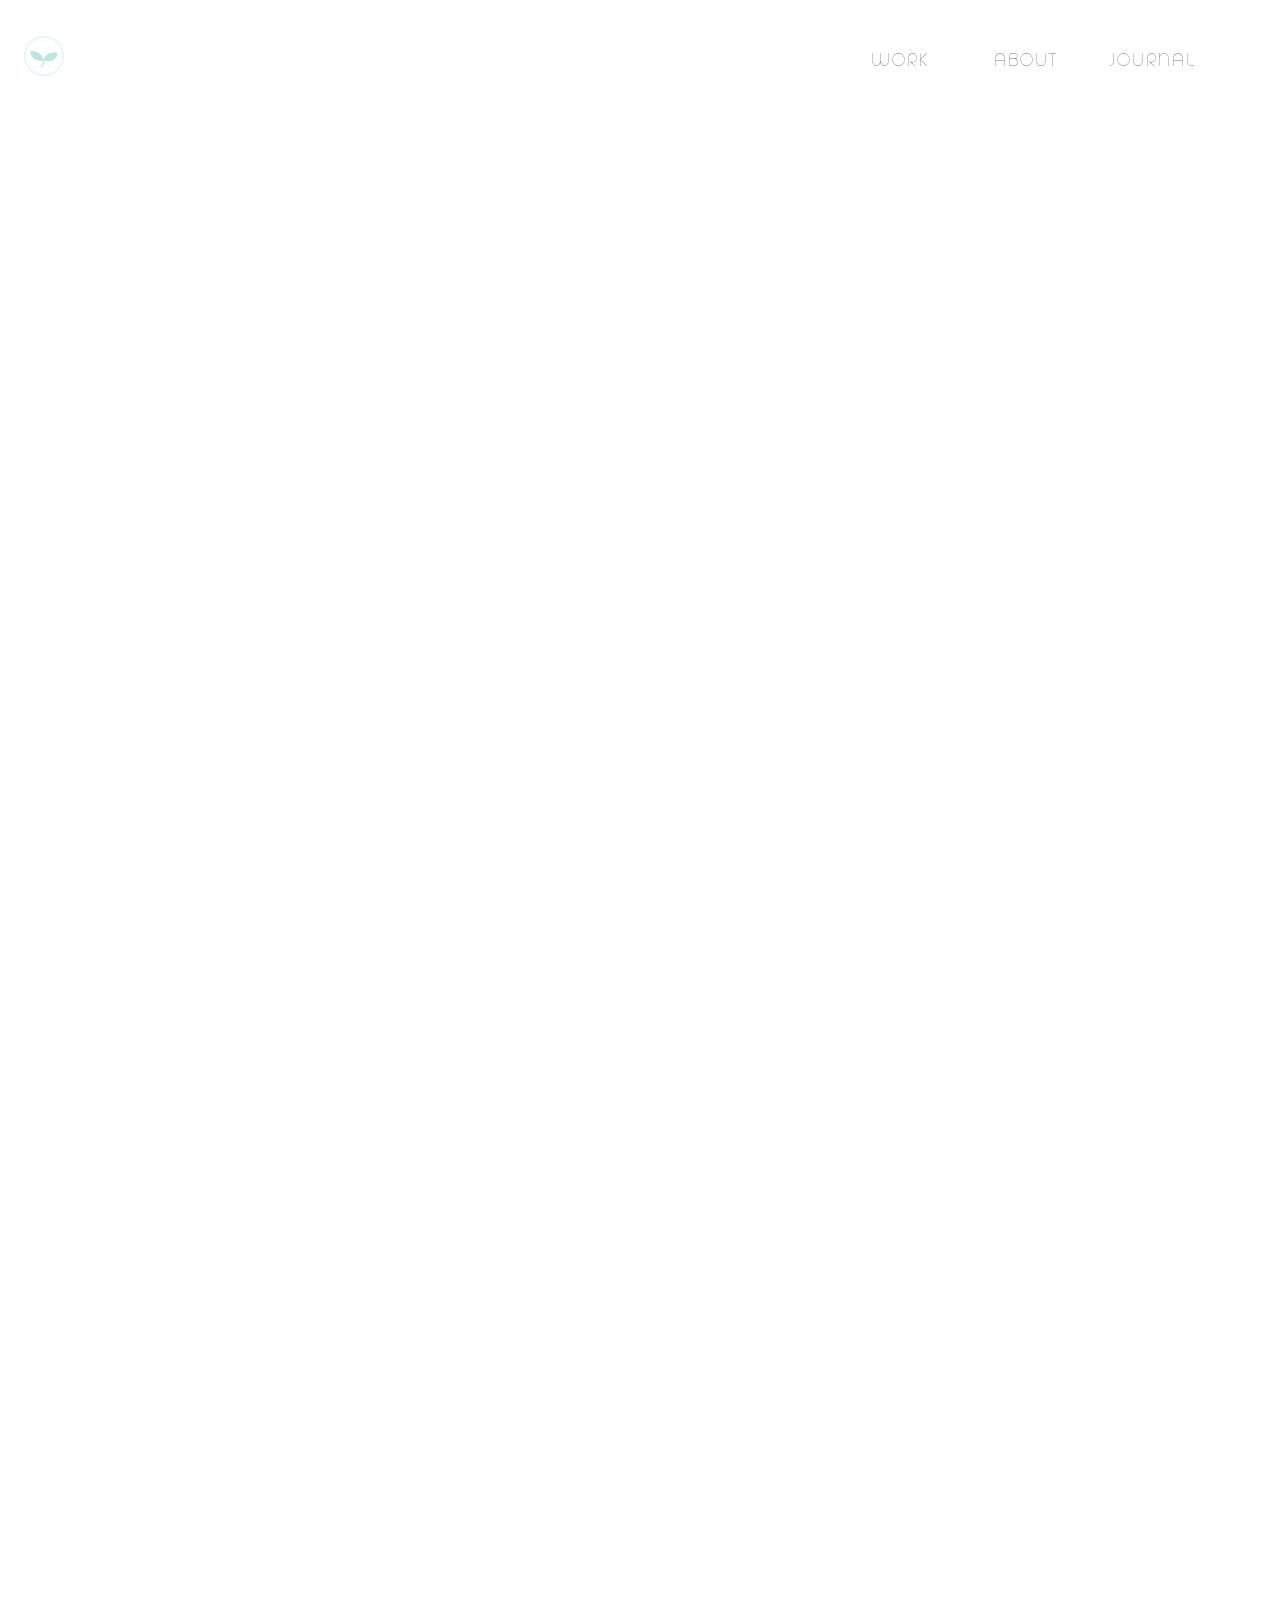
==== commit 8fa1e6b4: "position" ====
--- a/index.html
+++ b/index.html
@@ -133,7 +133,7 @@
 				<a class="homebtn2" href="index.html"><svg id="homesvg" xmlns="http://www.w3.org/2000/svg" viewBox="0 0 71 71"><path id="sproutleaf" class="cls-1" d="M34.47,43.45s3.89-18.06,25-13.37C59.51,30.08,58.21,50,34.47,43.45Z" transform="translate(0)"/><path id="sproutleaf-2" data-name="sproutleaf" class="cls-1 fff" d="M34.43,43.44S33.11,25,11.5,26.7C11.5,26.7,10,46.55,34.43,43.44Z" transform="translate(0)"/><path id="sproutline" class="cls-1" d="M31,56a1,1,0,0,1-.78-1.62c3.69-4.61,3.2-10.84,3.2-10.9a1,1,0,0,1,.91-1.08,1,1,0,0,1,1.08.91c0,.29.57,7.07-3.63,12.33A1,1,0,0,1,31,56Z" transform="translate(0)"/><circle id="btnline" class="cls-2" cx="35.5" cy="35.5" r="34" transform="translate(-0.61 0.62) rotate(-0.99)"/></svg></a>
 
 				<section class="home-content">
-					<div class="MyTitle">黃代雯 UI/UX Designer</div>
+					<div class="MyTitle MyTitle1">黃代雯 UI/UX Designer</div>
 					<div class="MyTitle">HTML/CSS/SASS/JS/JQ</div>
 					<div class="MyTitle">Sketch/AI/PS</div>
 				</section>
@@ -181,7 +181,7 @@
 					<img src="img/work02.png" alt="">
 					<div class="flex-text1">Web</div>
 					<div class="flex-text2">
-						<a class="work-title" href="work02.html" title="">和項入口頁</a>
+						<a class="work-title" href="work02.html" title="">和相入口頁</a>
 					</div>
 				</div>
 			</section>
--- a/css/main.css
+++ b/css/main.css
@@ -6,7 +6,7 @@
 @import url('https://fonts.googleapis.com/css?family=Noto+Sans');
 
 html,body{
-	font-family: -apple-system, "graphik-lt", "PingFangTC-Light", "Noto Sans Light";
+	font-family: -apple-system, "graphik-lt", "PingFangTC-Light", "Noto Sans Light","Microsoft YaHei","Microsoft JhengHei", "WenQuanYi Micro Hei", sans-serif;
 	position: relative;
 	width: 100vw;
 	height: 100vh;
@@ -58,7 +58,7 @@
 	display: flex;
 	justify-content: center;
 	align-items: center;
-	margin: 1% 9px;	
+	margin: 1% 1.7%;	
 }
 
 .menu li a{
@@ -228,9 +228,9 @@
 
 .home-content{
 	position: absolute;
-	bottom: 15%;
+	bottom: 10%;
 	right: 0;
-	width: 52%;
+	width: 50%;
 	margin: 0;
 	padding: 0;
 	display: flex;
@@ -248,16 +248,20 @@
 	justify-content: flex-start;
 	align-items: flex-start;
 	margin: 0.4em;
-	font-size: 2.2em;
-	line-height: 1.5em;
-	padding: 0.2em 1em 0.2em 0.6em;
+	font-size: 1.6em;
+	line-height: 1.8em;
+	padding: 0.2em 0.6em 0.2em 0.8em;
 	border-radius: 0.6em;
 	letter-spacing:2px;
 	color: #fff;
-	background-image: linear-gradient(90deg, rgba(0, 0, 0, 0.6) 0%, rgba(255, 255, 255, 0)  100%);
+	background-image: linear-gradient(90deg, rgba(0, 0, 0, 0.4) 40%, rgba(0, 0, 0, 0.1) 100%);
 	opacity: 0;
 	transform: translate3d(1em,1em,1em);
 	transform-origin: bottom center;
+}
+
+.MyTitle1{
+	font-size: 2.2em;
 }
 
 /* ---------------聯絡側邊欄-------------*/
@@ -517,7 +521,7 @@
 	font-size: 0.6em;
 	color: #b5f2e8;
 	letter-spacing: 1px;
-	width: 100px;
+	width: 150px;
 }
 
 .work-title.active::before{
@@ -1188,20 +1192,23 @@
 	margin-right: 5px;
 	font-family: EnglishTitle;
 	letter-spacing: 1px;
+	transition: .2s;
 }
 
 .exp-name{
 	color: #bbb;
-	font-size: 1.2em;
+	font-size: 1.3em;
 	line-height: 30px;
+	transition: .2s;
 }
 
 .exp-think{
 	color: #5ed6c8;
-	font-size: 1.3em;
+	font-size: 1.4em;
 	line-height: 30px;
 	letter-spacing: 1px;
 	text-align: left;
+	transition: .2s;
 }
 
 .exp-name1{
@@ -1245,3 +1252,17 @@
 }
 
 
+.about-exp:hover .exp-year{
+	text-decoration: underline;
+}
+
+.about-exp:hover .exp-name{
+	color:#666;
+}
+
+.about-exp:hover .exp-think{
+	color:#00baa3;
+	transform: scale(1.05, 1.05);
+}
+
+
--- a/css/animation.css
+++ b/css/animation.css
@@ -1,4 +1,5 @@
 #svg_layout2{
+  position: absolute;
   display: none;
 }
 
@@ -6,7 +7,7 @@
 
 #daven,
 #shape{
-  transform: scale(1.1,1.1)translate(-1%,-14%);
+  transform: scale(0.8,0.8)translate(-2%,-8%);
 }
 
 
@@ -154,7 +155,7 @@
 
 
 #logo{
-  transform: scale(1,1)translate(5%,0);
+  transform: scale(0.95,0.95)translate(10%,5%);
 }
 
 #d,
@@ -256,7 +257,7 @@
   width: 40px;
   position: absolute;
   top: 0;
-  left: 5%;
+  left: 2%;
 }
   
 #homesvg{
--- a/css/rwd.css
+++ b/css/rwd.css
@@ -1,3 +1,13 @@
+/* 大螢幕的尺寸 */
+@media screen and (min-width: 1680px) {
+    html {font-size: 80%;} 
+
+}
+
+
+
+
+
 @media screen and (max-width: 1023px) {
     
 /* --------關於我------- */
@@ -269,6 +279,12 @@
 
 .exp-year{
     line-height: 10px;
+    font-size: 1.35em;
+    color: #88b0bd;
+}
+
+.exp-name {
+    color: #999;
 }
 
 .exp-think {
